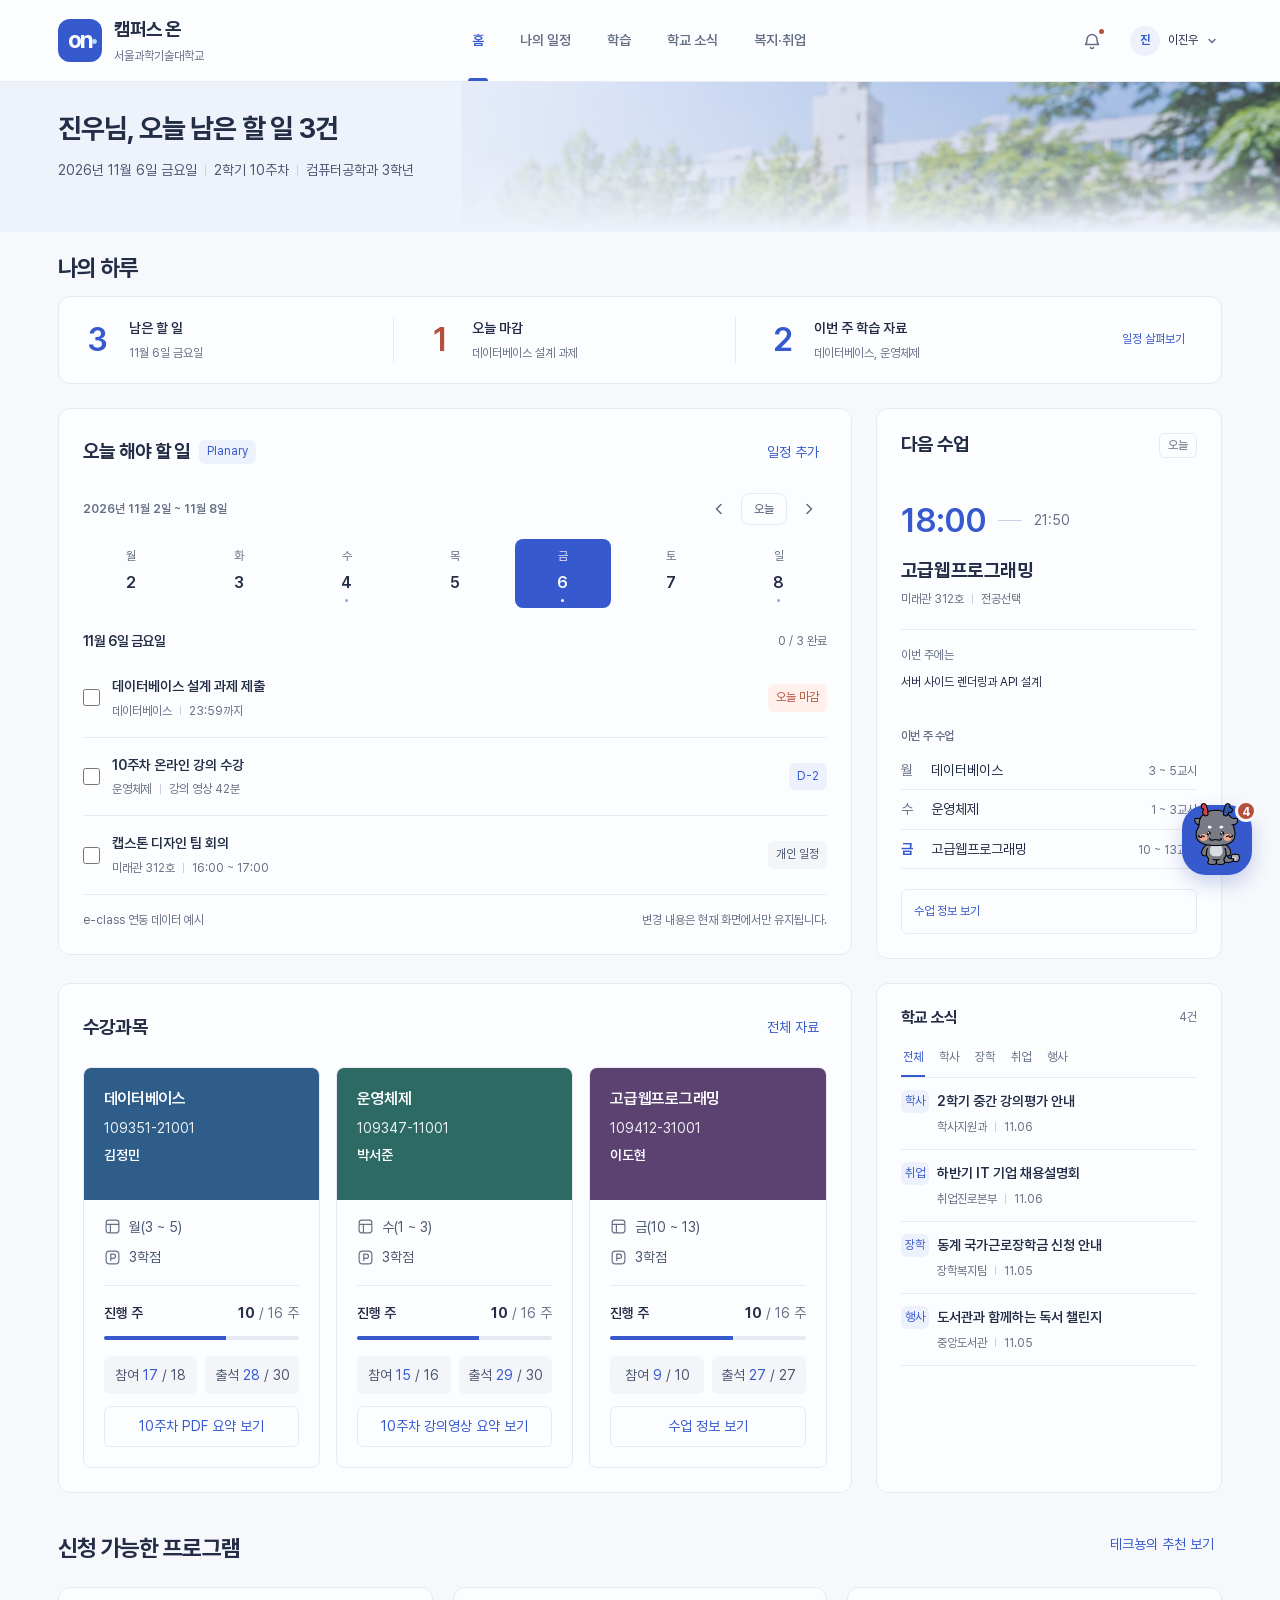
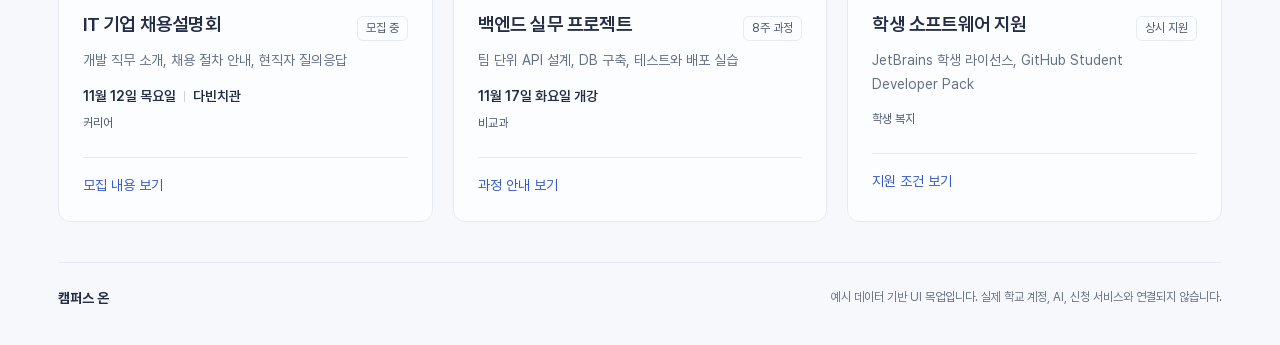
==== index.html @ 3e92ffa9 "Snapshot current campus portal mockup" ====
<!doctype html>
<html lang="ko">
<head><meta charset="utf-8"><meta name="viewport" content="width=device-width,initial-scale=1"><meta name="theme-color" content="#f7f8fc"><meta name="description" content="서울과학기술대학교 학생의 오늘 일정, 수강과목, 학교 소식, 신청 가능한 프로그램을 한 화면에 모은 캠퍼스 온 화면 목업입니다."><title>나의 하루 | 캠퍼스 온</title><link rel="stylesheet" href="styles.css"><script src="app.js" defer></script></head>
<body>
<header class="header"><a class="brand" href="#home" aria-label="캠퍼스 온 홈"><span class="brand-symbol">on<span>·</span></span><span>캠퍼스 온<small>서울과학기술대학교</small></span></a><nav aria-label="주 메뉴"><button class="nav-button active" data-view="home" aria-current="page">홈</button><button class="nav-button" data-view="schedule">나의 일정</button><button class="nav-button" data-view="learning">학습</button><button class="nav-button" data-view="notices">학교 소식</button><button class="nav-button" data-view="benefits">복지·취업</button></nav><div class="header-actions"><button class="notification-button icon-button" id="notification-button" aria-label="알림 3개" aria-expanded="false" aria-controls="notifications"><svg viewBox="0 0 20 20" fill="none" stroke="currentColor" stroke-width="1.5" stroke-linecap="round" stroke-linejoin="round" aria-hidden="true"><path d="M5 8.5a5 5 0 0 1 10 0c0 3.5 1.5 5 1.5 5h-13S5 12 5 8.5Z"/><path d="M8.5 16.5a1.6 1.6 0 0 0 3 0"/></svg><i></i></button><button class="profile-button" id="profile-button" aria-expanded="false" aria-controls="profile-menu"><span class="avatar">진</span><span>이진우</span><svg class="caret" viewBox="0 0 12 12" fill="none" stroke="currentColor" stroke-width="1.5" stroke-linecap="round" stroke-linejoin="round" aria-hidden="true"><path d="m3 4.5 3 3 3-3"/></svg></button></div><section class="header-popover" id="notifications" hidden><h2>새로운 알림 3건</h2><p>데이터베이스 설계 과제 오늘 23:59 마감<small class="meta"><span>일정</span><span>오늘</span></small></p><p>운영체제 10주차 강의 요약 등록<small class="meta"><span>학습</span><span>10분 전</span></small></p><p>신청 가능한 프로그램 4건<small class="meta"><span>테크뇽</span><span>오늘</span></small></p></section><section class="header-popover profile-menu" id="profile-menu" hidden><span class="avatar">진</span><h2>이진우</h2><p>서울과학기술대학교<br>컴퓨터공학과 3학년 2학기</p><small>프로필은 화면 확인용 예시입니다.</small></section></header>
<section class="welcome"><div class="welcome-copy"><h1>진우님, 오늘 남은 할 일 <span id="hero-pending">3</span>건</h1><p class="welcome-profile meta"><span>2026년 11월 6일 금요일</span><span>2학기 10주차</span><span>컴퓨터공학과 3학년</span></p></div></section>
<main>
<div class="page-heading"><h2 id="page-title">나의 하루</h2></div>
<div class="dashboard" id="dashboard">
<section class="summary-strip" data-section="home schedule"><div><span class="summary-number" id="pending-count">3</span><div><strong>남은 할 일</strong><small>11월 6일 금요일</small></div></div><div><span class="summary-number coral">1</span><div><strong>오늘 마감</strong><small>데이터베이스 설계 과제</small></div></div><div><span class="summary-number">2</span><div><strong>이번 주 학습 자료</strong><small>데이터베이스, 운영체제</small></div></div><button class="summary-link" data-view="schedule">일정 살펴보기</button></section>
<section class="panel schedule-panel" data-section="home schedule"><div class="panel-heading"><div class="panel-title"><h2>오늘 해야 할 일</h2><span class="planary-label">Planary</span></div><button class="text-button" id="add-task">일정 추가</button></div><div class="week-toolbar"><strong id="week-label">11월 2일 ~ 8일</strong><div><button class="icon-button" id="prev-week" aria-label="이전 주"><svg viewBox="0 0 16 16" fill="none" stroke="currentColor" stroke-width="1.6" stroke-linecap="round" stroke-linejoin="round" aria-hidden="true"><path d="m10 3.5-4.5 4.5 4.5 4.5"/></svg></button><button class="small-button" id="today-button">오늘</button><button class="icon-button" id="next-week" aria-label="다음 주"><svg viewBox="0 0 16 16" fill="none" stroke="currentColor" stroke-width="1.6" stroke-linecap="round" stroke-linejoin="round" aria-hidden="true"><path d="m6 3.5 4.5 4.5L6 12.5"/></svg></button></div></div><div class="week-grid" id="week-grid" aria-label="날짜 선택"></div><div class="task-list-heading"><h3 id="task-date">11월 6일 금요일</h3><span id="task-progress">0 / 3 완료</span></div><div id="task-list" class="task-list"></div><div class="schedule-footer">e-class 연동 데이터 예시<span class="local-note">변경 내용은 현재 화면에서만 유지됩니다.</span></div></section>
<section class="panel next-class-panel" data-section="home schedule"><div class="panel-heading"><h2>다음 수업</h2><span class="subtle-tag">오늘</span></div><div class="next-class-time"><span>18:00</span><span class="time-line"></span><small>21:50</small></div><h3>고급웹프로그래밍</h3><p class="meta"><span>미래관 312호</span><span>전공선택</span></p><div class="next-class-note"><span>이번 주에는</span><strong>서버 사이드 렌더링과 API 설계</strong></div><div class="week-classes"><h3>이번 주 수업</h3><ul><li><span>월</span>데이터베이스<small>3 ~ 5교시</small></li><li><span>수</span>운영체제<small>1 ~ 3교시</small></li><li class="today"><span>금</span>고급웹프로그래밍<small>10 ~ 13교시</small></li></ul></div><button class="wide-button" data-detail="class">수업 정보 보기</button></section>
<section class="panel learning-panel" data-section="home learning"><div class="panel-heading"><div><h2>수강과목</h2></div><button class="text-button" data-view="learning">전체 자료</button></div><div class="learning-grid">
<article class="course-card"><div class="course-cover database"><h3>데이터베이스</h3><p>109351-21001</p><p>김정민</p></div><div class="course-body"><ul class="course-meta"><li><svg viewBox="0 0 20 20" fill="none" stroke="currentColor" stroke-width="1.4" aria-hidden="true"><rect x="2.5" y="2.5" width="15" height="15" rx="3"/><path d="M2.5 7.5h15M7.5 7.5v10"/></svg>월(3 ~ 5)</li><li><svg viewBox="0 0 20 20" fill="none" stroke="currentColor" stroke-width="1.4" aria-hidden="true"><rect x="2.5" y="2.5" width="15" height="15" rx="4"/><path d="M8 14V6h3a2.5 2.5 0 0 1 0 5H8"/></svg>3학점</li></ul><div class="course-week">진행 주<span><b>10</b> / 16 주</span></div><div class="course-progress" role="img" aria-label="16주 중 10주 진행"><i style="width: 62.5%"></i></div><div class="course-stats"><span>참여 <b>17</b> / 18</span><span>출석 <b>28</b> / 30</span></div><button class="course-summary" data-detail="database">10주차 PDF 요약 보기</button></div></article>
<article class="course-card"><div class="course-cover os"><h3>운영체제</h3><p>109347-11001</p><p>박서준</p></div><div class="course-body"><ul class="course-meta"><li><svg viewBox="0 0 20 20" fill="none" stroke="currentColor" stroke-width="1.4" aria-hidden="true"><rect x="2.5" y="2.5" width="15" height="15" rx="3"/><path d="M2.5 7.5h15M7.5 7.5v10"/></svg>수(1 ~ 3)</li><li><svg viewBox="0 0 20 20" fill="none" stroke="currentColor" stroke-width="1.4" aria-hidden="true"><rect x="2.5" y="2.5" width="15" height="15" rx="4"/><path d="M8 14V6h3a2.5 2.5 0 0 1 0 5H8"/></svg>3학점</li></ul><div class="course-week">진행 주<span><b>10</b> / 16 주</span></div><div class="course-progress" role="img" aria-label="16주 중 10주 진행"><i style="width: 62.5%"></i></div><div class="course-stats"><span>참여 <b>15</b> / 16</span><span>출석 <b>29</b> / 30</span></div><button class="course-summary" data-detail="os">10주차 강의영상 요약 보기</button></div></article>
<article class="course-card"><div class="course-cover web"><h3>고급웹프로그래밍</h3><p>109412-31001</p><p>이도현</p></div><div class="course-body"><ul class="course-meta"><li><svg viewBox="0 0 20 20" fill="none" stroke="currentColor" stroke-width="1.4" aria-hidden="true"><rect x="2.5" y="2.5" width="15" height="15" rx="3"/><path d="M2.5 7.5h15M7.5 7.5v10"/></svg>금(10 ~ 13)</li><li><svg viewBox="0 0 20 20" fill="none" stroke="currentColor" stroke-width="1.4" aria-hidden="true"><rect x="2.5" y="2.5" width="15" height="15" rx="4"/><path d="M8 14V6h3a2.5 2.5 0 0 1 0 5H8"/></svg>3학점</li></ul><div class="course-week">진행 주<span><b>10</b> / 16 주</span></div><div class="course-progress" role="img" aria-label="16주 중 10주 진행"><i style="width: 62.5%"></i></div><div class="course-stats"><span>참여 <b>9</b> / 10</span><span>출석 <b>27</b> / 27</span></div><button class="course-summary" data-detail="class">수업 정보 보기</button></div></article>
</div></section>
<section class="panel notices-panel" data-section="home notices"><div class="panel-heading"><h2>학교 소식</h2><span class="count-label">4건</span></div><div class="filter-tabs" role="group" aria-label="공지 분류"><button class="selected" data-filter="all" aria-pressed="true">전체</button><button data-filter="학사" aria-pressed="false">학사</button><button data-filter="장학" aria-pressed="false">장학</button><button data-filter="취업" aria-pressed="false">취업</button><button data-filter="행사" aria-pressed="false">행사</button></div><div id="notice-list" class="notice-list"></div></section>
<section class="benefits-panel" data-section="home benefits"><div class="panel-heading"><div><h2>신청 가능한 프로그램</h2></div><button class="text-button" id="open-recommendations">테크뇽의 추천 보기</button></div><div class="benefit-grid"><article class="benefit-card career"><div class="benefit-card-top"><h3>IT 기업 채용설명회</h3><span>모집 중</span></div><p>개발 직무 소개, 채용 절차 안내, 현직자 질의응답</p><p class="benefit-date meta"><span>11월 12일 목요일</span><span>다빈치관</span></p><p class="benefit-facts">커리어</p><button data-detail="career">모집 내용 보기</button></article><article class="benefit-card project"><div class="benefit-card-top"><h3>백엔드 실무 프로젝트</h3><span>8주 과정</span></div><p>팀 단위 <abbr title="Application Programming Interface">API</abbr> 설계, <abbr title="데이터베이스">DB</abbr> 구축, 테스트와 배포 실습</p><p class="benefit-date">11월 17일 화요일 개강</p><p class="benefit-facts">비교과</p><button data-detail="project">과정 안내 보기</button></article><article class="benefit-card software"><div class="benefit-card-top"><h3>학생 소프트웨어 지원</h3><span>상시 지원</span></div><p>JetBrains 학생 라이선스, GitHub Student Developer Pack</p><p class="benefit-facts">학생 복지</p><button data-detail="software">지원 조건 보기</button></article></div></section>
</div>
<footer><a class="footer-brand" href="#home">캠퍼스 온</a><p>예시 데이터 기반 UI 목업입니다. 실제 학교 계정, AI, 신청 서비스와 연결되지 않습니다.</p></footer>
</main>
<div class="fab-area"><span class="fab-hint" id="fab-hint">기숙사 추가신청 마감 D-4</span><button class="bot-fab" id="bot-fab" aria-label="테크뇽 추천 열기" aria-expanded="false" aria-controls="bot-panel"><img src="assets/technyong-front.webp" alt="" width="45" height="62"><span class="fab-spark">4</span><span class="fab-close" aria-hidden="true">×</span></button></div>
<section class="bot-panel" id="bot-panel" aria-label="테크뇽 프로그램 추천" hidden><div class="bot-header"><div class="bot-avatar"><img src="assets/technyong-front.webp" alt="" width="36" height="36"></div><div><h2>테크뇽</h2><span>학생 프로그램 추천</span></div><button class="icon-button" id="close-bot" aria-label="테크뇽 추천 닫기">×</button></div><div class="bot-content"><div class="bot-greeting"><h3>컴퓨터공학과 3학년<br>신청 가능한 프로그램 4건</h3><img src="assets/technyong-hearts.webp" alt="" width="72" height="72"></div><p class="bot-intro">학과·학년과 신청 기간을 기준으로 골랐어요.</p><div id="bot-recommendations"></div><p class="bot-disclaimer">개인화 추천 화면 예시입니다. 실제 AI 추천이 아닙니다.</p></div><div class="bot-footer"><span>추천 기준</span><strong>학과, 학년, 신청 기간</strong></div></section>
<dialog id="detail-dialog"><div class="dialog-top"><h2 id="detail-title"></h2><button class="icon-button" id="close-detail" aria-label="상세보기 닫기">×</button></div><p id="detail-category" class="dialog-sub"></p><div id="detail-body"></div><div class="dialog-footer"><span>화면 확인용 예시 정보입니다.</span><button class="primary-button" id="confirm-detail">확인</button></div></dialog>
<dialog id="task-dialog"><form id="task-form"><div class="dialog-top"><h2>나의 일정 추가</h2><button class="icon-button" type="button" id="close-task" aria-label="일정 추가 닫기">×</button></div><p class="form-description">현재 화면에서만 유지되는 개인 일정이에요.</p><label>일정 이름<input name="title" required maxlength="80" placeholder="예: 운영체제 과제 제출"></label><div class="form-row"><label>날짜<input type="date" name="date" required></label><label>시간<input type="time" name="time" required value="18:00"></label></div><button class="primary-button" type="submit">일정 추가하기</button></form></dialog>
<div class="toast" id="toast" role="status" aria-live="polite"></div>
</body></html>
---- styles.css ----
/* Hallmark · shape: app screen · genre: modern-minimal (inferred) · theme: brand · redesign: restyle
 * paper: #f7f8fc · accent: #3659ce · display: Pretendard JP · body: Pretendard JP
 * nav: kept (top bar, five destinations) · signature: kept (Planary week strip and today's task list) · states: empty (tasks), done, selected, disabled
 * axes: light/grotesk-sans/cool · posture: restrained, one blue for action and selection, coral for deadlines and unread counts · contrast: pass · v2.0.0 */
/* Hallmark · pre-emit critique: P3 H4 E4 S4 R4 V3 · weakest: V, the layout is kept by request; variety comes from the e-class course cards and the week strip, not from a new composition */
/* Hallmark · waive 39b · button.day-button tiles stand 69px, holding weekday, date and the task mark · the Planary week strip is the date picker of this schedule screen, sized as tiles, not as toolbar controls */
/* Hallmark · dismissed F4 · the fills it counts are the nav underline, the unread mark, the selected day, the progress bar and the FAB; the one filled button recipe is .primary-button inside the dialogs */
/* Hallmark · reworded "새로운 알림 3" to "새로운 알림 3건" · 38iii names the accented count */
/* Hallmark · reworded "오늘 해야 할 일 Planary" to "오늘 해야 할 일" with the Planary tag beside the heading · 38iii names the accented tag */
/* Hallmark · reworded "컴퓨터공학과 3학년대상 프로그램" to "컴퓨터공학과 3학년 신청 가능한 프로그램 4건" · 54 names the eyebrow above it */
/* Hallmark · reworded "[취업] IT 기업 채용설명회" to "IT 기업 채용설명회" · 54 names the bracketed category tag */
/* Hallmark · reworded "[비교과] 백엔드 실무 프로젝트 과정" to "백엔드 실무 프로젝트 과정" · 54 names the bracketed category, now in the meta row */
/* Hallmark · reworded "[복지] 학생 소프트웨어 지원" to "학생 소프트웨어 지원" · 54 names the bracketed welfare tag, now in the meta row */
/* Hallmark · reworded "[복지] 2학기 기숙사 추가신청" to "2학기 기숙사 추가신청" · 54 names the bracketed dorm tag, now in the meta row */
/* Hallmark · reworded "11.12" to "11월 12일 목요일" · 63 names the dotted button label that carried it */
/* Hallmark · reworded "11.17" to "11월 17일 화요일 개강" · 63 names the dated button label, now a card fact */
/* Hallmark · finish-review: subagent · fix · 5 findings · 4 resolved (FAB hint hidden under 1600px, header and band aligned to main, program date on its own line, course covers on three hues) · 1 unresolved (notices panel stretches to the courses row; kept layout) */
/* Hallmark · dropped technyong.webp · the user supplied the school's official Technyong sheet and emotes; technyong-front.webp, technyong-hearts.webp and technyong-cheer.webp replace the cut from the BOT capture */
@import url("./tokens.css");
@import url("./base.css");
@font-face {
  font-family: "Pretendard JP";
  font-style: normal;
  font-weight: 400;
  font-display: swap;
  src: url("assets/fonts/PretendardJP-Regular.woff2") format("woff2");
}
@font-face {
  font-family: "Pretendard JP";
  font-style: normal;
  font-weight: 600;
  font-display: swap;
  src: url("assets/fonts/PretendardJP-SemiBold.woff2") format("woff2");
}
@font-face {
  font-family: "Pretendard JP";
  font-style: normal;
  font-weight: 700;
  font-display: swap;
  src: url("assets/fonts/PretendardJP-Bold.woff2") format("woff2");
}
body {
  background: var(--color-paper);
  color: var(--color-ink);
  font-size: var(--text-sm);
  line-height: 1.6;
}
button,
a,
input {
  -webkit-tap-highlight-color: transparent;
}
button {
  cursor: pointer;
  color: inherit;
  background: none;
  border: 0;
}
button {
  transition:
    background var(--dur-short),
    color var(--dur-short),
    transform var(--dur-short);
}
button:hover {
  background: var(--color-accent-wash);
}
button:active {
  transform: translateY(1px);
}
button:disabled {
  color: var(--color-muted);
  background: none;
  cursor: not-allowed;
  transform: none;
}
button:focus-visible,
a:focus-visible,
input:focus-visible {
  outline: 3px solid var(--color-focus);
  outline-offset: 3px;
}
a {
  color: inherit;
  text-decoration: none;
}
h1,
h2,
h3,
p {
  margin: 0;
}
h2 {
  font-size: var(--text-lg);
  letter-spacing: -0.65px;
}
h3 {
  font-size: var(--text-sm);
  letter-spacing: -0.4px;
}
small {
  font-size: var(--text-xs);
}
i {
  font-style: normal;
}
abbr[title] {
  text-decoration: none;
}
.header {
  height: 82px;
  display: flex;
  align-items: center;
  gap: 52px;
  padding: 0 max(4.5%, calc((100% - 1448px) / 2 + 4.5%));
  background: var(--color-surface);
  border-bottom: 1px solid var(--color-rule);
  position: relative;
  z-index: 20;
}
.brand {
  display: flex;
  align-items: center;
  gap: var(--space-sm);
  font-size: var(--text-lg);
  font-weight: 700;
  letter-spacing: -1px;
  flex-shrink: 0;
}
.brand-symbol {
  width: 44px;
  height: 43px;
  display: grid;
  place-content: center;
  background: var(--color-accent);
  border-radius: var(--radius-card);
  color: var(--color-accent-ink);
  font-size: var(--text-xl);
  letter-spacing: -2px;
  position: relative;
}
.brand-symbol > span {
  position: absolute;
  right: 5px;
  top: -5px;
  color: var(--color-brand-tint);
  font-size: var(--text-3xl);
}
.brand small {
  display: block;
  font-size: var(--text-xs);
  letter-spacing: 0;
  color: var(--color-muted);
  font-weight: 400;
  margin-top: 1px;
}
.header nav {
  display: flex;
  height: 100%;
  gap: 28px;
  align-items: stretch;
  margin: auto;
}
.nav-button {
  position: relative;
  white-space: nowrap;
  padding: 0 var(--space-2xs);
  font-size: var(--text-sm);
  font-weight: 600;
  color: var(--color-muted);
}
.nav-button.active {
  color: var(--color-accent);
}
.nav-button.active:after {
  content: "";
  position: absolute;
  bottom: 0;
  left: 0;
  right: 0;
  height: 3px;
  background: var(--color-accent);
  border-radius: 3px 3px 0 0;
}
.nav-button:hover {
  background: transparent;
  color: var(--color-accent);
}
.header-actions {
  display: flex;
  align-items: center;
  gap: var(--space-md);
}
.icon-button {
  position: relative;
  display: inline-grid;
  place-items: center;
  width: 36px;
  height: 36px;
  border-radius: var(--radius-control);
  font-size: var(--text-xl);
  line-height: 1;
  color: var(--color-muted);
  flex-shrink: 0;
}
.icon-button::after {
  content: "";
  position: absolute;
  inset: -4px;
}
.icon-button svg {
  width: 20px;
  height: 20px;
}
.week-toolbar .icon-button svg {
  width: 16px;
  height: 16px;
}
.notification-button {
  position: relative;
}
.notification-button i {
  width: 5px;
  height: 5px;
  background: var(--color-alert);
  border-radius: 50%;
  position: absolute;
  top: 6px;
  right: 6px;
}
.profile-button {
  display: flex;
  align-items: center;
  gap: var(--space-xs);
  font-size: var(--text-xs);
  white-space: nowrap;
  padding: var(--space-2xs);
  border-radius: var(--radius-control);
}
.avatar {
  display: grid;
  place-items: center;
  width: 30px;
  height: 30px;
  border-radius: 50%;
  background: var(--color-accent-wash);
  color: var(--color-accent);
  font-size: var(--text-xs);
  font-weight: 700;
}
.caret {
  width: 12px;
  height: 12px;
  color: var(--color-muted);
}
.header-popover {
  position: absolute;
  right: 4%;
  top: 72px;
  width: 320px;
  background: var(--color-surface);
  border: 0;
  border-radius: var(--radius-card);
  padding: var(--space-lg);
  box-shadow: var(--shadow-pop);
  z-index: 25;
}
.header-popover h2 {
  font-size: var(--text-md);
}
.header-popover p {
  font-size: var(--text-xs);
  padding: var(--space-md) 0;
  border-bottom: 1px solid var(--color-rule);
}
.header-popover p small {
  display: flex;
  font-size: var(--text-xs);
  color: var(--color-muted);
  margin-top: var(--space-2xs);
}
.profile-menu > small {
  font-size: var(--text-xs);
  color: var(--color-muted);
  display: block;
  margin-top: var(--space-md);
}
.profile-menu > .avatar {
  margin-bottom: var(--space-sm);
}
.welcome {
  position: relative;
  overflow: hidden;
  padding: 28px max(4.5%, calc((100% - 1448px) / 2 + 4.5%)) var(--space-lg);
  min-height: 150px;
  background: var(--color-paper-3);
  isolation: isolate;
}
.welcome:before {
  content: "";
  position: absolute;
  inset: 0 0 0 36%;
  z-index: -2;
  background: url("assets/campus.webp") center 48% / cover no-repeat;
  opacity: 0.83;
}
.welcome:after {
  content: "";
  position: absolute;
  inset: 0;
  z-index: -1;
  background:
    linear-gradient(90deg, var(--color-paper-3) 27%, transparent 100%),
    linear-gradient(0deg, var(--color-paper-3) 0%, transparent 48%);
}
.welcome-copy {
  position: relative;
  z-index: 1;
}
h1 {
  font-size: var(--text-2xl);
  line-height: 1.35;
  letter-spacing: -0.8px;
  font-weight: 700;
  max-width: none;
}
.welcome-profile {
  margin-top: var(--space-sm);
  font-size: var(--text-sm);
  color: var(--color-ink-2);
}
.meta {
  display: flex;
  flex-wrap: wrap;
  align-items: center;
  column-gap: var(--space-xs);
}
.meta > span + span::before {
  content: "";
  display: inline-block;
  width: 1px;
  height: 0.8em;
  margin-right: var(--space-xs);
  vertical-align: -0.08em;
  background: var(--color-rule-strong);
}
main {
  max-width: 1448px;
  padding: 0 4.5%;
  margin: auto;
}
.page-heading {
  display: flex;
  justify-content: space-between;
  align-items: center;
  margin: var(--space-lg) 0 var(--space-md);
}
.dialog-sub {
  font-size: var(--text-sm);
  color: var(--color-muted);
  margin-top: var(--space-2xs);
}
.page-heading h2 {
  font-size: var(--text-xl);
  letter-spacing: -0.8px;
}
.dashboard {
  display: grid;
  grid-template-columns: minmax(0, 1fr) minmax(0, 1fr) minmax(260px, 0.9fr);
  gap: var(--space-lg);
  align-items: start;
}
.summary-strip {
  grid-column: 1/-1;
  background: var(--color-surface);
  border: 1px solid var(--color-rule);
  border-radius: var(--radius-card);
  display: flex;
  align-items: center;
  padding: 20px 28px;
  gap: 36px;
}
.summary-strip > div {
  display: flex;
  align-items: center;
  gap: var(--space-md);
  flex: 1;
  border-right: 1px solid var(--color-rule);
}
.summary-strip > div:nth-child(3) {
  border: 0;
}
.summary-number {
  font-size: var(--text-3xl);
  font-weight: 600;
  color: var(--color-accent);
  line-height: 1.3;
  min-width: 26px;
  font-variant-numeric: tabular-nums;
}
.summary-number.coral {
  color: var(--color-alert);
}
.summary-strip strong {
  font-size: var(--text-sm);
  font-weight: 600;
  display: block;
}
.summary-strip small {
  font-size: var(--text-xs);
  color: var(--color-muted);
  display: block;
  margin-top: var(--space-2xs);
}
.summary-link {
  font-size: var(--text-xs);
  color: var(--color-accent);
  white-space: nowrap;
  padding: var(--space-xs);
  border-radius: var(--radius-tag);
}
.panel {
  background: var(--color-surface);
  border: 1px solid var(--color-rule);
  border-radius: var(--radius-card);
  padding: var(--space-lg);
  min-width: 0;
}
.panel-heading {
  display: flex;
  justify-content: space-between;
  align-items: center;
  gap: var(--space-sm);
}
.panel-title {
  display: flex;
  align-items: center;
  gap: var(--space-xs);
}
.planary-label {
  font-size: var(--text-xs);
  color: var(--color-accent);
  background: var(--color-accent-wash);
  border-radius: var(--radius-tag);
  padding: var(--space-3xs) var(--space-xs);
  font-weight: 400;
}
.text-button {
  font-size: var(--text-sm);
  color: var(--color-accent);
  white-space: nowrap;
  padding: var(--space-xs) var(--space-xs);
  border-radius: var(--radius-tag);
}
.schedule-panel {
  grid-column: span 2;
}
.week-toolbar {
  display: flex;
  justify-content: space-between;
  align-items: center;
  margin-top: 20px;
}
.week-toolbar > strong {
  font-size: var(--text-xs);
  font-weight: 600;
  color: var(--color-muted);
}
.week-toolbar > div {
  display: flex;
  align-items: center;
  gap: var(--space-2xs);
}
.small-button {
  display: inline-flex;
  align-items: center;
  min-height: 32px;
  white-space: nowrap;
  font-size: var(--text-xs);
  padding: 0 var(--space-sm);
  border: 1px solid var(--color-rule);
  border-radius: var(--radius-control);
  color: var(--color-ink-2);
}
.week-grid {
  display: grid;
  grid-template-columns: repeat(7, minmax(0, 1fr));
  gap: var(--space-sm);
  margin: var(--space-sm) 0 var(--space-lg);
}
.day-button {
  position: relative;
  padding: var(--space-xs) 0 var(--space-sm);
  border-radius: var(--radius-control);
}
.day-button > span {
  display: block;
  font-size: var(--text-xs);
  color: var(--color-muted);
  margin-bottom: var(--space-2xs);
}
.day-button > strong {
  font-size: var(--text-md);
  font-weight: 600;
}
.day-button.selected {
  background: var(--color-accent);
  color: var(--color-accent-ink);
}
.day-button.selected > span {
  color: color-mix(in srgb, var(--color-accent-ink) 85%, var(--color-accent));
}
.day-button.has-tasks:after {
  content: "";
  width: 3px;
  height: 3px;
  position: absolute;
  bottom: 6px;
  left: calc(50% - 1.5px);
  border-radius: 50%;
  background: var(--color-accent-soft);
}
.day-button.selected:after {
  background: var(--color-accent-ink);
}
.task-list-heading {
  display: flex;
  justify-content: space-between;
  align-items: center;
  padding-bottom: var(--space-xs);
}
.task-list-heading h3 {
  font-size: var(--text-sm);
  font-weight: 600;
}
.task-list-heading > span {
  font-size: var(--text-xs);
  color: var(--color-muted);
}
.task-row {
  display: flex;
  align-items: center;
  gap: var(--space-sm);
  padding: var(--space-md) 0;
  border-bottom: 1px solid var(--color-rule);
}
.task-row input {
  accent-color: var(--color-accent);
  width: 17px;
  height: 17px;
  cursor: pointer;
  flex-shrink: 0;
  margin: 0;
}
.task-row label {
  cursor: pointer;
  flex: 1;
  min-width: 0;
  font-size: var(--text-sm);
  font-weight: 600;
  overflow-wrap: anywhere;
}
.task-row small {
  display: flex;
  font-size: var(--text-xs);
  color: var(--color-muted);
  font-weight: 400;
  margin-top: var(--space-2xs);
}
.task-row.done label {
  text-decoration: line-through;
  color: var(--color-muted);
}
.task-row.done small {
  text-decoration: none;
}
.task-badge {
  font-size: var(--text-xs);
  border-radius: var(--radius-tag);
  padding: var(--space-2xs) var(--space-xs);
  white-space: nowrap;
  background: var(--color-accent-wash);
  color: var(--color-accent);
}
.task-badge.urgent {
  background: var(--color-alert-wash);
  color: var(--color-alert);
}
.task-badge.personal {
  background: var(--color-paper-2);
  color: var(--color-ink-2);
}
.schedule-footer {
  display: flex;
  align-items: center;
  gap: var(--space-2xs);
  font-size: var(--text-xs);
  color: var(--color-muted);
  margin-top: var(--space-md);
}
.local-note {
  margin-left: auto;
  font-size: var(--text-xs);
}
.next-class-panel {
  height: 100%;
  display: flex;
  flex-direction: column;
}
.subtle-tag {
  font-size: var(--text-xs);
  color: var(--color-muted);
  border: 1px solid var(--color-rule);
  border-radius: var(--radius-tag);
  padding: var(--space-3xs) var(--space-xs);
}
.next-class-time {
  display: flex;
  align-items: center;
  gap: var(--space-sm);
  margin-top: 36px;
}
.next-class-time > span:first-child {
  font-size: var(--text-3xl);
  letter-spacing: -1px;
  color: var(--color-accent);
  font-weight: 600;
}
.time-line {
  width: 24px;
  height: 1px;
  background: var(--color-rule-strong);
}
.next-class-time small {
  font-size: var(--text-sm);
  color: var(--color-muted);
}
.next-class-panel > h3 {
  font-size: var(--text-lg);
  margin-top: var(--space-sm);
}
.next-class-panel > p {
  font-size: var(--text-xs);
  color: var(--color-muted);
  margin-top: var(--space-xs);
}
.next-class-note {
  padding: var(--space-md) 0;
  margin: 20px 0;
  border-top: 1px solid var(--color-rule);
}
.next-class-note > span {
  display: block;
  font-size: var(--text-xs);
  color: var(--color-muted);
}
.next-class-note > strong {
  font-size: var(--text-xs);
  font-weight: 400;
  display: block;
  margin-top: var(--space-xs);
}
.wide-button {
  background: var(--color-surface);
  border: 1px solid var(--color-rule);
  border-radius: var(--radius-tag);
  padding: var(--space-sm) var(--space-sm);
  text-align: left;
  font-size: var(--text-xs);
  color: var(--color-accent);
  margin-top: auto;
}
.week-classes {
  padding-bottom: 20px;
}
.week-classes h3 {
  font-size: var(--text-xs);
  font-weight: 600;
  color: var(--color-muted);
}
.week-classes ul {
  margin: var(--space-xs) 0 0;
  padding: 0;
  list-style: none;
}
.week-classes li {
  display: flex;
  align-items: baseline;
  gap: var(--space-sm);
  padding: var(--space-xs) 0;
  border-bottom: 1px solid var(--color-rule);
  font-size: var(--text-sm);
}
.week-classes li > span {
  width: 18px;
  flex-shrink: 0;
  color: var(--color-muted);
}
.week-classes li > small {
  margin-left: auto;
  font-size: var(--text-xs);
  color: var(--color-muted);
}
.week-classes li.today > span {
  color: var(--color-accent);
  font-weight: 700;
}
.learning-panel {
  grid-column: span 2;
}
.learning-grid {
  display: grid;
  grid-template-columns: repeat(auto-fit, minmax(min(168px, 100%), 1fr));
  gap: var(--space-md);
  margin-top: 20px;
}
.course-card {
  display: flex;
  flex-direction: column;
  border: 1px solid var(--color-rule);
  border-radius: var(--radius-control);
  overflow: hidden;
  background: var(--color-surface);
}
.course-cover {
  min-height: 132px;
  padding: 20px;
  color: var(--color-accent-ink);
  background-color: var(--color-ink-2);
}
.course-cover h3 {
  font-size: var(--text-md);
  font-weight: 600;
  line-height: 1.35;
  letter-spacing: -0.3px;
}
.course-cover p {
  font-size: var(--text-sm);
  margin-top: var(--space-xs);
  opacity: 0.92;
}
.course-cover p + p {
  margin-top: var(--space-2xs);
  font-weight: 600;
  opacity: 1;
}
.course-cover.database {
  background-color: var(--color-cover-database);
}
.course-cover.os {
  background-color: var(--color-cover-os);
}
.course-cover.web {
  background-color: var(--color-cover-web);
}
.course-body {
  display: flex;
  flex-direction: column;
  flex: 1;
  padding: var(--space-md) 20px 20px;
}
.course-meta {
  display: grid;
  gap: var(--space-xs);
  margin: 0;
  padding: 0 0 var(--space-md);
  list-style: none;
  border-bottom: 1px solid var(--color-rule);
  font-size: var(--text-sm);
  color: var(--color-ink-2);
}
.course-meta li {
  display: flex;
  align-items: center;
  gap: var(--space-xs);
}
.course-meta svg {
  width: 17px;
  height: 17px;
  flex-shrink: 0;
  color: var(--color-muted);
}
.course-week {
  display: flex;
  justify-content: space-between;
  align-items: baseline;
  margin-top: var(--space-md);
  font-size: var(--text-sm);
  font-weight: 600;
}
.course-week span {
  font-weight: 400;
  color: var(--color-muted);
}
.course-week b {
  font-weight: 700;
  color: var(--color-ink);
}
.course-progress {
  height: 4px;
  margin-top: var(--space-sm);
  border-radius: 2px;
  background: var(--color-rule);
  overflow: hidden;
}
.course-progress i {
  display: block;
  height: 100%;
  background: var(--color-accent);
}
.course-stats {
  display: grid;
  grid-template-columns: repeat(2, minmax(0, 1fr));
  gap: var(--space-xs);
  margin-top: var(--space-md);
}
.course-stats span {
  padding: var(--space-xs) 0;
  border-radius: var(--radius-tag);
  background: var(--color-paper-2);
  text-align: center;
  font-size: var(--text-sm);
  color: var(--color-ink-2);
}
.course-stats b {
  font-weight: 400;
  color: var(--color-accent);
}
.course-summary {
  margin-top: var(--space-sm);
  padding: var(--space-xs) 0;
  border: 1px solid var(--color-rule);
  border-radius: var(--radius-tag);
  font-size: var(--text-sm);
  color: var(--color-accent);
}
.count-label {
  font-size: var(--text-xs);
  color: var(--color-muted);
}
.notices-panel {
  height: 100%;
  padding: var(--space-lg) var(--space-lg);
}
.notices-panel h2 {
  font-size: var(--text-md);
}
.filter-tabs {
  display: flex;
  gap: var(--space-sm);
  border-bottom: 1px solid var(--color-rule);
  margin-top: var(--space-sm);
}
.filter-tabs button {
  font-size: var(--text-xs);
  color: var(--color-muted);
  padding: var(--space-xs) var(--space-3xs);
  border-bottom: 2px solid transparent;
}
.filter-tabs button.selected {
  color: var(--color-accent);
  border-color: var(--color-accent);
}
.notice-item {
  display: flex;
  width: 100%;
  text-align: left;
  align-items: flex-start;
  gap: var(--space-xs);
  padding: var(--space-sm) 0;
  border-bottom: 1px solid var(--color-rule);
}
.notice-category {
  padding: var(--space-3xs) var(--space-2xs);
  background: var(--color-accent-wash);
  color: var(--color-accent);
  font-size: var(--text-xs);
  border-radius: var(--radius-tag);
  flex-shrink: 0;
}
.notice-text {
  min-width: 0;
}
.notice-text strong {
  display: block;
  font-size: var(--text-sm);
  font-weight: 600;
  line-height: 1.7;
}
.notice-text small {
  display: flex;
  font-size: var(--text-xs);
  color: var(--color-muted);
  margin-top: var(--space-2xs);
}
.benefits-panel {
  grid-column: 1/-1;
  padding: var(--space-xs) 0 0;
}
.benefits-panel .panel-heading h2 {
  font-size: var(--text-xl);
  margin-top: var(--space-xs);
}
.benefit-grid {
  display: grid;
  grid-template-columns: repeat(3, minmax(0, 1fr));
  gap: 20px;
  margin-top: var(--space-lg);
}
.benefit-card {
  border: 1px solid var(--color-rule);
  border-radius: var(--radius-card);
  padding: var(--space-lg);
  background: var(--color-surface);
}
.benefit-card-top {
  display: flex;
  align-items: flex-start;
  justify-content: space-between;
  gap: var(--space-sm);
}
.benefit-card-top > span {
  flex-shrink: 0;
  margin-top: var(--space-2xs);
  font-size: var(--text-xs);
  color: var(--color-ink-2);
  border: 1px solid var(--color-rule);
  border-radius: var(--radius-tag);
  padding: var(--space-3xs) var(--space-xs);
}
.benefit-card h3 {
  font-size: var(--text-lg);
  line-height: 1.4;
  letter-spacing: -0.8px;
  font-weight: 600;
}
.benefit-card p {
  font-size: var(--text-sm);
  line-height: 1.7;
  color: var(--color-muted);
  margin-top: var(--space-xs);
}
.benefit-card .benefit-date {
  margin-top: var(--space-sm);
  font-size: var(--text-sm);
  font-weight: 600;
  color: var(--color-ink);
}
.benefit-card .benefit-facts {
  margin-top: var(--space-2xs);
  font-size: var(--text-xs);
  color: var(--color-ink-2);
}
.benefit-card p:not(.benefit-date) + .benefit-facts {
  margin-top: var(--space-sm);
}
.benefit-card > button {
  display: flex;
  align-items: center;
  justify-content: space-between;
  font-size: var(--text-sm);
  border-top: 1px solid var(--color-rule);
  width: 100%;
  padding: var(--space-md) 0 0;
  margin-top: var(--space-lg);
  color: var(--color-accent);
  text-align: left;
}
footer {
  margin: var(--space-xl) 0 0;
  padding: var(--space-lg) 0 36px;
  border-top: 1px solid var(--color-rule);
  display: flex;
  align-items: center;
  flex-wrap: wrap;
  gap: var(--space-md);
}
.footer-brand {
  font-size: var(--text-sm);
  font-weight: 700;
  white-space: nowrap;
}
footer p {
  font-size: var(--text-xs);
  color: var(--color-muted);
  margin-left: auto;
}
.dashboard.focused {
  grid-template-columns: 1fr;
}
.dashboard.focused > section {
  grid-column: 1/-1;
}
.dashboard.focused .next-class-panel {
  display: none;
}
.dashboard.focused .notice-item {
  padding: 20px 0;
}
.dashboard.focused .learning-grid {
  grid-template-columns: repeat(auto-fit, minmax(240px, 1fr));
}
.empty-state {
  padding: 28px var(--space-sm);
  text-align: center;
  background: var(--color-paper-2);
  border-radius: var(--radius-control);
  margin: var(--space-sm) 0;
  color: var(--color-muted);
  font-size: var(--text-xs);
}
.empty-state img {
  display: block;
  width: 56px;
  height: auto;
  margin: 0 auto var(--space-sm);
}
.empty-state p {
  max-width: none;
  font-size: var(--text-xs);
  color: var(--color-muted);
  margin-top: var(--space-2xs);
}
.done-state {
  display: flex;
  align-items: center;
  gap: var(--space-sm);
  padding: var(--space-sm) 0;
  border-bottom: 1px solid var(--color-rule);
  font-size: var(--text-sm);
  font-weight: 600;
  color: var(--color-ink);
}
.done-state img {
  width: 64px;
  height: 64px;
  flex-shrink: 0;
}
.fab-area {
  position: fixed;
  right: 28px;
  bottom: 25px;
  z-index: 40;
  display: flex;
  align-items: center;
  gap: var(--space-md);
}
.bot-fab {
  position: relative;
  width: 70px;
  height: 70px;
  border-radius: 24px;
  background: var(--color-accent);
  box-shadow: var(--shadow-fab);
  display: grid;
  place-items: center;
  animation: fab-arrive var(--dur-long) var(--ease-out) var(--dur-short) both;
}
.bot-fab:hover {
  background: var(--color-accent-strong);
  transform: translateY(-4px);
  box-shadow: var(--shadow-fab-hover);
}
.bot-fab > img {
  width: 53px;
  height: 62px;
  object-fit: contain;
  transform: translateY(-6px);
  transition: opacity var(--dur-short);
}
.fab-spark {
  position: absolute;
  top: -5px;
  right: -5px;
  display: grid;
  place-items: center;
  width: 22px;
  height: 22px;
  border: 3px solid var(--color-paper);
  border-radius: 50%;
  background: var(--color-alert);
  color: var(--color-accent-ink);
  font-size: var(--text-xs);
  font-weight: 700;
}
.fab-hint {
  background: var(--color-surface);
  border: 1px solid var(--color-rule);
  border-radius: var(--radius-card);
  padding: var(--space-sm) var(--space-md);
  box-shadow: var(--shadow-hint);
  font-size: var(--text-xs);
  color: var(--color-ink-2);
  animation: hint-arrive var(--dur-long) 0.8s both;
  transition:
    opacity var(--dur-short),
    transform var(--dur-short);
  pointer-events: none;
}
.fab-close {
  position: absolute;
  font-size: var(--text-3xl);
  font-weight: 400;
  color: var(--color-accent-ink);
  opacity: 0;
  transform: rotate(-90deg);
  transition:
    opacity var(--dur-short),
    transform var(--dur-short);
}
.bot-fab[aria-expanded="true"] .fab-close {
  opacity: 1;
  transform: rotate(0);
}
.bot-fab[aria-expanded="true"] > img,
.bot-fab[aria-expanded="true"] .fab-spark {
  opacity: 0;
}
@media (max-width: 1599px) {
  .fab-hint {
    display: none;
  }
}
.fab-area:has(.bot-fab[aria-expanded="true"]) .fab-hint {
  opacity: 0;
  transform: translateX(10px);
  visibility: hidden;
}
.bot-panel {
  position: fixed;
  right: 28px;
  bottom: 110px;
  width: 405px;
  max-height: calc(100dvh - 135px);
  background: var(--color-surface);
  border-radius: var(--radius-card);
  box-shadow: var(--shadow-panel);
  z-index: 39;
  overflow: auto;
  overscroll-behavior: contain;
  transform-origin: bottom right;
}
.bot-panel.opening {
  animation: bot-open var(--dur-long) var(--ease-out) both;
}
.bot-panel.closing {
  animation: bot-close var(--dur-short) ease-in both;
  pointer-events: none;
}
.bot-header {
  display: flex;
  align-items: center;
  gap: var(--space-sm);
  padding: var(--space-md) 20px;
  border-bottom: 1px solid var(--color-rule);
  background: var(--color-surface);
  position: sticky;
  top: 0;
  z-index: 1;
}
.bot-avatar {
  width: 36px;
  height: 36px;
  flex-shrink: 0;
}
.bot-avatar img {
  width: 100%;
  height: 100%;
  object-fit: contain;
}
.bot-header h2 {
  font-size: var(--text-sm);
}
.bot-header > div > span {
  display: block;
  font-size: var(--text-xs);
  color: var(--color-muted);
  margin-top: 1px;
}
.bot-header > button {
  margin-left: auto;
}
.bot-content {
  padding: var(--space-lg);
}
.bot-greeting {
  display: flex;
  align-items: center;
  justify-content: space-between;
  gap: var(--space-sm);
}
.bot-greeting h3 {
  font-size: var(--text-lg);
  letter-spacing: -0.8px;
  line-height: 1.45;
}
.bot-greeting img {
  width: 72px;
  height: 72px;
  flex-shrink: 0;
}
.bot-intro {
  font-size: var(--text-sm);
  color: var(--color-muted);
  line-height: 1.8;
  margin-top: var(--space-sm);
}
.bot-rec {
  padding: var(--space-md) 0;
  border-bottom: 1px solid var(--color-rule);
}
.bot-rec h4 {
  font-size: var(--text-sm);
  margin: 0;
  font-weight: 600;
  letter-spacing: -0.3px;
}
.bot-rec p {
  font-size: var(--text-xs);
  color: var(--color-muted);
  margin-top: var(--space-2xs);
}
.bot-rec button {
  font-size: var(--text-xs);
  background: var(--color-accent-wash);
  color: var(--color-accent);
  border-radius: var(--radius-tag);
  padding: var(--space-xs) var(--space-sm);
  margin-top: var(--space-xs);
}
.bot-disclaimer {
  font-size: var(--text-xs);
  color: var(--color-muted);
  margin-top: var(--space-md);
}
.bot-footer {
  display: flex;
  flex-direction: column;
  background: var(--color-surface);
  border-top: 1px solid var(--color-rule);
  padding: var(--space-sm) var(--space-lg);
  font-size: var(--text-xs);
  color: var(--color-muted);
}
.bot-footer strong {
  font-weight: 400;
  color: var(--color-ink-2);
  margin-top: var(--space-3xs);
}
dialog {
  border: 0;
  border-radius: var(--radius-card);
  width: min(510px, calc(100% - 32px));
  max-height: 85dvh;
  padding: 28px;
  color: var(--color-ink);
  box-shadow: var(--shadow-dialog);
}
dialog::backdrop {
  background: var(--color-scrim);
  backdrop-filter: blur(3px);
}
dialog[open] {
  animation: dialog-in var(--dur-short) ease-out;
}
.dialog-top {
  display: flex;
  justify-content: space-between;
  align-items: flex-start;
  gap: var(--space-sm);
}
dialog h2 {
  font-size: var(--text-xl);
  line-height: 1.35;
}
#detail-body {
  font-size: var(--text-sm);
  color: var(--color-muted);
  line-height: 1.9;
  margin: var(--space-md) 0;
}
#detail-body p {
  margin: var(--space-sm) 0;
}
#detail-body ul {
  padding-left: 20px;
}
.detail-note {
  background: var(--color-accent-wash);
  border-radius: var(--radius-control);
  padding: var(--space-sm) var(--space-md);
  color: var(--color-accent);
  font-size: var(--text-xs);
}
.dialog-footer {
  display: flex;
  align-items: center;
  justify-content: space-between;
  gap: var(--space-sm);
  border-top: 1px solid var(--color-rule);
  padding-top: 20px;
  margin-top: var(--space-lg);
}
.dialog-footer > span {
  font-size: var(--text-xs);
  color: var(--color-muted);
}
.primary-button {
  background: var(--color-accent);
  color: var(--color-accent-ink);
  border-radius: var(--radius-control);
  padding: var(--space-sm) var(--space-lg);
  font-size: var(--text-sm);
}
.primary-button:hover {
  background: var(--color-accent-strong);
}
.form-description {
  font-size: var(--text-xs);
  color: var(--color-muted);
  margin: var(--space-xs) 0 20px;
}
form label {
  display: block;
  font-size: var(--text-xs);
  color: var(--color-muted);
}
form input {
  display: block;
  width: 100%;
  min-width: 0;
  padding: var(--space-sm);
  border: 1px solid var(--color-muted);
  border-radius: var(--radius-control);
  background: var(--color-surface);
  color: var(--color-ink);
  margin: var(--space-xs) 0 20px;
  font-size: var(--text-sm);
}
.form-row {
  display: grid;
  grid-template-columns: 1fr 1fr;
  gap: var(--space-md);
}
form > .primary-button {
  width: 100%;
  margin-top: var(--space-xs);
}
.toast {
  position: fixed;
  bottom: 30px;
  left: 50%;
  transform: translate(-50%, 10px);
  opacity: 0;
  background: var(--color-ink);
  color: var(--color-accent-ink);
  border-radius: var(--radius-control);
  box-shadow: var(--shadow-toast);
  padding: var(--space-sm) 20px;
  pointer-events: none;
  transition:
    opacity var(--dur-short),
    transform var(--dur-short);
  z-index: 70;
  font-size: var(--text-xs);
  text-align: center;
  max-width: calc(100% - 40px);
}
.toast.visible {
  opacity: 1;
  transform: translate(-50%, 0);
}
@keyframes fab-arrive {
  from {
    opacity: 0;
    transform: translateY(35px) scale(0.65);
  }
  to {
    opacity: 1;
    transform: translateY(0) scale(1);
  }
}
@keyframes hint-arrive {
  from {
    opacity: 0;
    transform: translateX(12px);
  }
  to {
    opacity: 1;
    transform: translateX(0);
  }
}
@keyframes bot-open {
  from {
    opacity: 0;
    transform: translateY(15px) scale(0.9);
  }
  to {
    opacity: 1;
    transform: translateY(0) scale(1);
  }
}
@keyframes bot-close {
  to {
    opacity: 0;
    transform: translateY(12px) scale(0.95);
  }
}
@keyframes dialog-in {
  from {
    opacity: 0;
    transform: translateY(10px);
  }
  to {
    opacity: 1;
    transform: translateY(0);
  }
}
@media (min-width: 1600px) {
  .welcome {
    min-height: 160px;
    padding-top: 32px;
  }
  .welcome h1 {
    font-size: var(--text-2xl);
  }
}
@media (max-width: 1199px) {
  .header {
    gap: var(--space-lg);
    padding: 0 3%;
  }
  .header nav {
    gap: 20px;
  }
  .brand {
    font-size: var(--text-lg);
    gap: var(--space-xs);
  }
  .brand-symbol {
    width: 37px;
    height: 38px;
  }
  .header-actions {
    gap: var(--space-sm);
  }
  main {
    padding: 0 3%;
  }
  .dashboard {
    gap: 20px;
    grid-template-columns: minmax(0, 1fr) minmax(0, 1fr) minmax(240px, 0.85fr);
  }
  .panel {
    padding: 20px;
  }
  .summary-strip {
    gap: 20px;
    padding: 20px var(--space-lg);
  }
  .summary-strip small {
    font-size: var(--text-xs);
  }
  .summary-link {
    display: none;
  }
  .notices-panel {
    padding: 20px 20px;
  }
  .notices-panel h2 {
    font-size: var(--text-sm);
  }
  .benefit-card {
    padding: 20px;
  }
  .benefit-card h3 {
    font-size: var(--text-lg);
  }
}
@media (max-width: 959px) {
  .header {
    height: 74px;
  }
  .header nav {
    gap: var(--space-sm);
  }
  .nav-button {
    font-size: var(--text-xs);
  }
  .profile-button > span:not(.avatar) {
    display: none;
  }
  .brand small {
    font-size: var(--text-xs);
  }
  .header-actions {
    gap: var(--space-2xs);
  }
  .dashboard {
    grid-template-columns: minmax(0, 1fr) minmax(230px, 0.55fr);
  }
  .schedule-panel {
    grid-column: span 1;
  }
  .learning-panel {
    grid-column: 1/-1;
  }
  .notices-panel {
    grid-column: 1/-1;
  }
  .notice-list {
    display: grid;
    grid-template-columns: 1fr 1fr;
    column-gap: var(--space-lg);
  }
  .week-grid {
    gap: var(--space-2xs);
  }
  .planary-label {
    display: none;
  }
  .panel-heading h2 {
    font-size: var(--text-md);
  }
  .local-note {
    display: none;
  }
  .summary-strip {
    gap: var(--space-md);
  }
  .summary-strip > div {
    gap: var(--space-sm);
  }
  .summary-strip small {
    max-width: 110px;
  }
  .benefit-grid {
    gap: var(--space-sm);
  }
  .benefit-card {
    padding: var(--space-md);
  }
  .benefit-card h3 {
    font-size: var(--text-md);
  }
  .benefit-card > button {
    font-size: var(--text-xs);
  }
  .welcome:before {
    left: 25%;
  }
  .welcome:after {
    background:
      linear-gradient(90deg, var(--color-paper-3) 15%, color-mix(in srgb, var(--color-paper-3) 20%, transparent) 100%),
      linear-gradient(0deg, var(--color-paper-3) 0%, transparent 50%);
  }
  .fab-hint {
    font-size: var(--text-xs);
  }
  .fab-area {
    right: 22px;
    bottom: 22px;
  }
  .bot-panel {
    right: 22px;
    bottom: 106px;
  }
  footer {
    padding-right: 72px;
    padding-bottom: 80px;
  }
  footer p {
    margin-left: 0;
    width: 100%;
  }
}
@media (max-width: 639px) {
  .header {
    height: auto;
    min-height: 104px;
    padding: var(--space-sm) 20px 0;
    flex-wrap: wrap;
    gap: 0;
    justify-content: space-between;
  }
  .brand {
    font-size: var(--text-lg);
  }
  .brand-symbol {
    width: 34px;
    height: 35px;
    font-size: var(--text-lg);
  }
  .brand small {
    font-size: var(--text-xs);
    letter-spacing: 0;
  }
  .header-actions {
    order: 1;
  }
  .header nav {
    order: 2;
    width: 100%;
    height: 43px;
    justify-content: space-between;
    gap: var(--space-xs);
    margin-top: var(--space-xs);
  }
  .nav-button {
    font-size: var(--text-xs);
    padding: 0 var(--space-2xs);
  }
  .header-popover {
    top: 58px;
    right: 14px;
    width: calc(100% - 28px);
    max-width: 330px;
  }
  main {
    padding: 0 20px;
  }
  .welcome {
    margin: 0;
    padding: var(--space-lg) 20px 20px;
    min-height: 140px;
  }
  .welcome:before {
    left: 15%;
    opacity: 0.55;
    background-position: 62% center;
  }
  .welcome:after {
    background:
      linear-gradient(90deg, var(--color-paper-3) 13%, color-mix(in srgb, var(--color-paper-3) 33%, transparent) 100%),
      linear-gradient(0deg, var(--color-paper-3) 0%, transparent 80%);
  }
  h1 {
    font-size: var(--text-xl);
    line-height: 1.4;
    letter-spacing: -0.6px;
  }
  .welcome-profile {
    font-size: var(--text-xs);
    margin-top: var(--space-sm);
  }
  .page-heading {
    margin: var(--space-lg) 0 var(--space-md);
    align-items: flex-end;
  }
  .page-heading h2 {
    font-size: var(--text-lg);
    margin-top: var(--space-2xs);
  }
  .dashboard {
    grid-template-columns: 1fr;
    gap: var(--space-md);
  }
  .summary-strip {
    padding: var(--space-md) var(--space-sm);
    gap: var(--space-sm);
    border-radius: var(--radius-card);
  }
  .summary-strip > div {
    display: block;
    padding-right: var(--space-xs);
  }
  .summary-number {
    font-size: var(--text-xl);
    display: block;
    margin-bottom: var(--space-2xs);
  }
  .summary-strip strong {
    font-size: var(--text-xs);
  }
  .summary-strip small {
    display: none;
  }
  .summary-strip > div:nth-child(2) {
    flex: 0.8;
  }
  .schedule-panel,
  .next-class-panel,
  .learning-panel,
  .notices-panel {
    grid-column: 1/-1;
  }
  .panel {
    padding: 20px var(--space-md);
    border-radius: var(--radius-card);
  }
  .panel-heading {
    gap: var(--space-2xs);
  }
  .panel-heading h2 {
    font-size: var(--text-md);
  }
  .text-button {
    font-size: var(--text-xs);
    padding: var(--space-xs);
  }
  .week-grid {
    gap: var(--space-2xs);
  }
  .day-button {
    padding: var(--space-xs) 0 var(--space-sm);
  }
  .day-button > strong {
    font-size: var(--text-md);
  }
  .task-row {
    gap: var(--space-xs);
  }
  .task-row small {
    font-size: var(--text-xs);
  }
  .task-badge {
    font-size: var(--text-xs);
    padding: var(--space-2xs) var(--space-2xs);
  }
  .schedule-footer {
    font-size: var(--text-xs);
  }
  .next-class-panel {
    padding: 20px;
    position: relative;
  }
  .next-class-time {
    margin-top: var(--space-md);
  }
  .next-class-time > span:first-child {
    font-size: var(--text-2xl);
  }
  .next-class-panel > h3 {
    font-size: var(--text-md);
    margin-top: var(--space-xs);
  }
  .next-class-note {
    position: absolute;
    right: 20px;
    top: 58px;
    border: 0;
    margin: 0;
    padding: var(--space-2xs) 0;
    max-width: 130px;
  }
  .next-class-note > strong {
    font-size: var(--text-xs);
    line-height: 1.8;
  }
  .week-classes {
    margin-top: 20px;
    padding-bottom: 0;
  }
  .wide-button {
    margin-top: 20px;
  }
  .notice-list {
    grid-template-columns: 1fr;
  }
  .filter-tabs {
    gap: 20px;
  }
  .notice-item {
    padding: var(--space-sm) 0;
  }
  .benefits-panel {
    padding-top: var(--space-xs);
  }
  .benefits-panel .panel-heading {
    align-items: flex-start;
    flex-wrap: wrap;
  }
  .benefits-panel .panel-heading h2 {
    font-size: var(--text-lg);
  }
  .benefits-panel .text-button {
    padding-left: 0;
  }
  .benefit-grid {
    grid-template-columns: 1fr;
    margin-top: var(--space-md);
  }
  .benefit-card {
    padding: 20px var(--space-lg);
  }
  .benefit-card h3 {
    font-size: var(--text-lg);
  }
  .benefit-card > button {
    font-size: var(--text-xs);
    margin-top: var(--space-md);
    padding-top: var(--space-sm);
  }
  .fab-area {
    right: 17px;
    bottom: max(17px, env(safe-area-inset-bottom));
    gap: var(--space-xs);
  }
  .bot-fab {
    width: 59px;
    height: 59px;
    border-radius: 21px;
  }
  .bot-fab > img {
    width: 46px;
    height: 56px;
  }
  .fab-spark {
    width: 20px;
    height: 20px;
    font-size: var(--text-xs);
  }
  .fab-hint {
    max-width: 220px;
    font-size: var(--text-xs);
    padding: var(--space-sm) var(--space-sm);
  }
  .bot-panel {
    right: 12px;
    bottom: 90px;
    width: calc(100% - 24px);
    max-height: calc(100dvh - 110px);
    border-radius: var(--radius-card);
  }
  .bot-header {
    padding: var(--space-sm) var(--space-md);
  }
  .bot-content {
    padding: var(--space-md) 20px;
  }
  .bot-greeting h3 {
    font-size: var(--text-md);
  }
  .bot-greeting img {
    width: 60px;
    height: 60px;
  }
  .bot-rec {
    padding: var(--space-sm) 0;
  }
  .bot-footer {
    padding: var(--space-sm) 20px;
  }
  .bot-disclaimer {
    font-size: var(--text-xs);
  }
  footer {
    margin-top: 32px;
    padding-bottom: 100px;
    padding-right: 0;
  }
  footer p {
    font-size: var(--text-xs);
    line-height: 1.8;
  }
  dialog {
    padding: 20px;
  }
  dialog h2 {
    font-size: var(--text-lg);
  }
  .form-row {
    gap: var(--space-sm);
  }
  .toast {
    font-size: var(--text-xs);
    bottom: 95px;
    width: max-content;
  }
}
@media (prefers-reduced-motion: reduce) {
  *,
  *:before,
  *:after {
    animation: none !important;
    transition: none !important;
    scroll-behavior: auto !important;
  }
  .fab-hint {
    opacity: 1;
  }
  .bot-fab:hover {
    transform: none;
  }
}
@media (min-width: 640px) and (max-width: 1199px) {
  .welcome {
    padding-inline: 3%;
  }
}
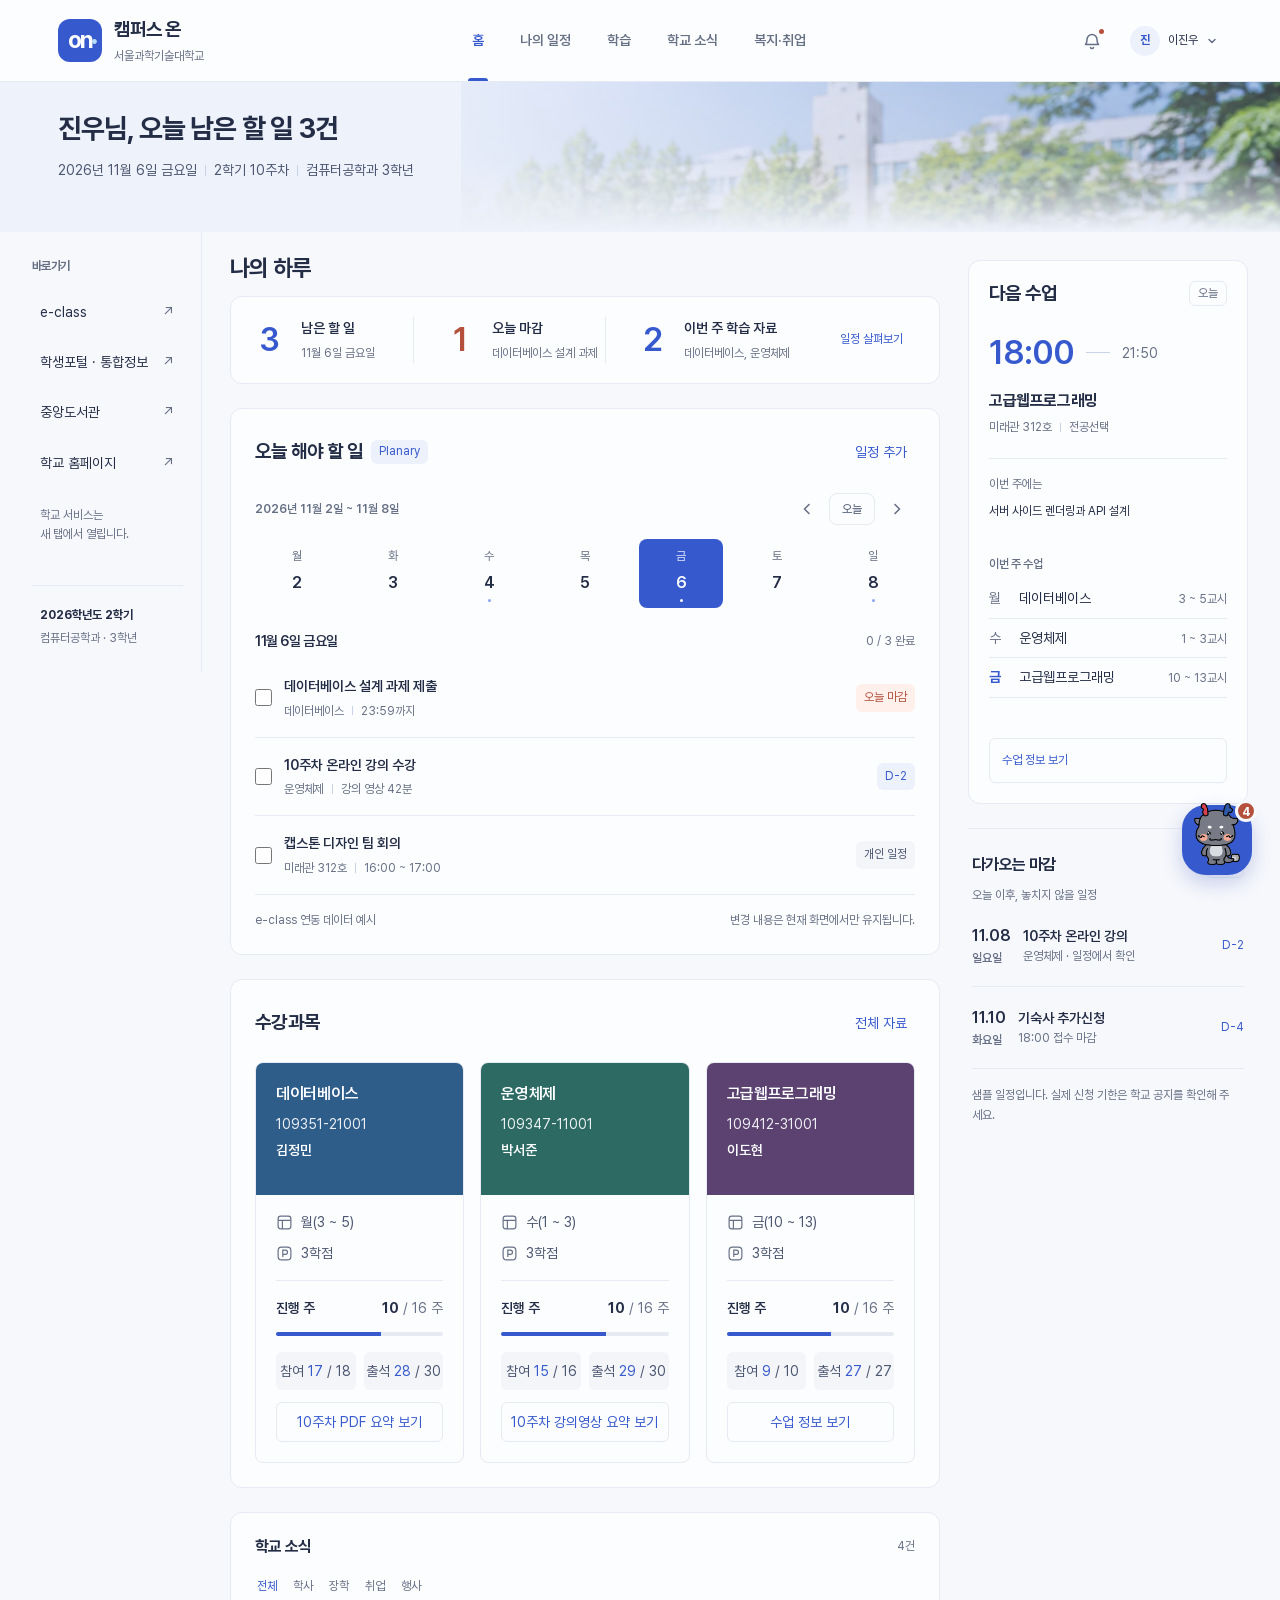
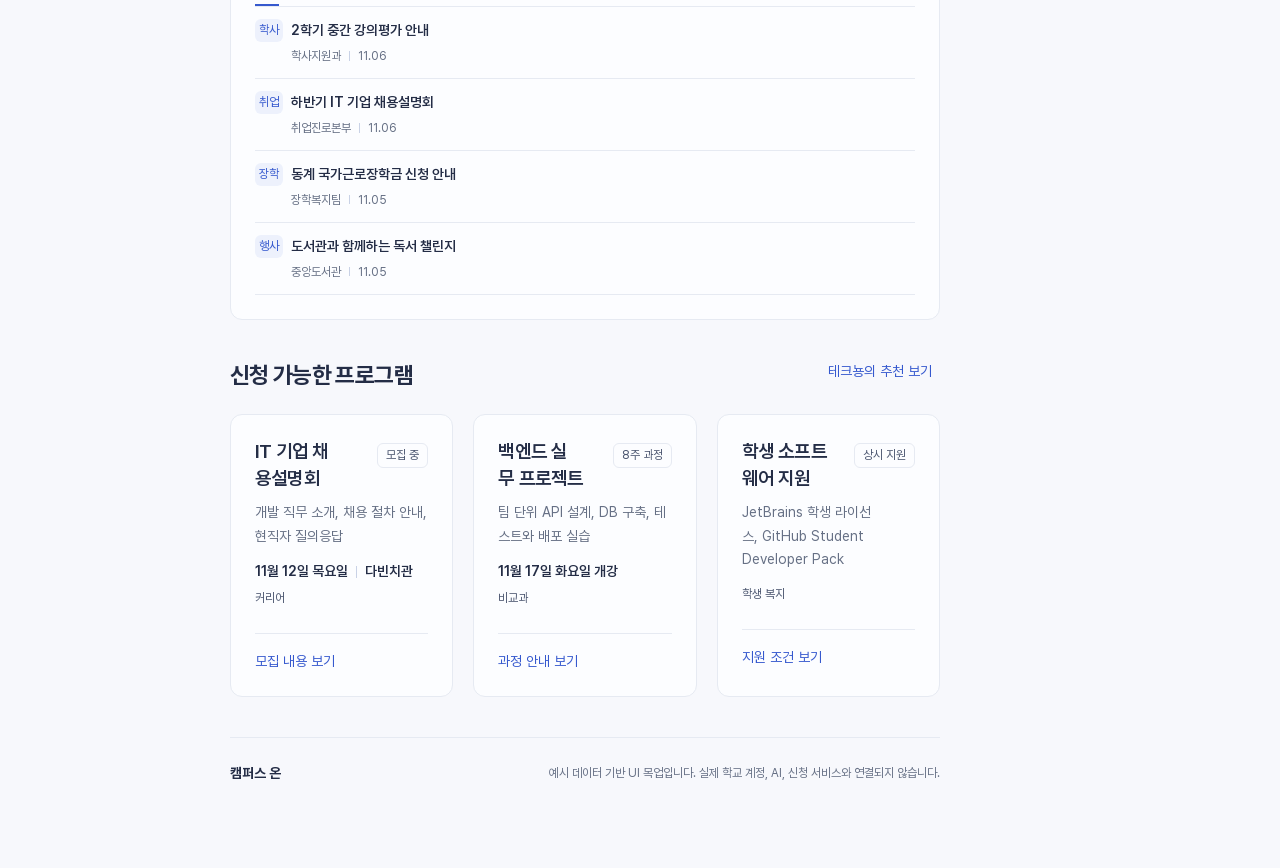
==== commit 791c7507: "Add service shortcuts and deadline side rails to the portal layout Wrap the dashboard in a three-col" ====
--- a/index.html
+++ b/index.html
@@ -4,12 +4,23 @@
 <body>
 <header class="header"><a class="brand" href="#home" aria-label="캠퍼스 온 홈"><span class="brand-symbol">on<span>·</span></span><span>캠퍼스 온<small>서울과학기술대학교</small></span></a><nav aria-label="주 메뉴"><button class="nav-button active" data-view="home" aria-current="page">홈</button><button class="nav-button" data-view="schedule">나의 일정</button><button class="nav-button" data-view="learning">학습</button><button class="nav-button" data-view="notices">학교 소식</button><button class="nav-button" data-view="benefits">복지·취업</button></nav><div class="header-actions"><button class="notification-button icon-button" id="notification-button" aria-label="알림 3개" aria-expanded="false" aria-controls="notifications"><svg viewBox="0 0 20 20" fill="none" stroke="currentColor" stroke-width="1.5" stroke-linecap="round" stroke-linejoin="round" aria-hidden="true"><path d="M5 8.5a5 5 0 0 1 10 0c0 3.5 1.5 5 1.5 5h-13S5 12 5 8.5Z"/><path d="M8.5 16.5a1.6 1.6 0 0 0 3 0"/></svg><i></i></button><button class="profile-button" id="profile-button" aria-expanded="false" aria-controls="profile-menu"><span class="avatar">진</span><span>이진우</span><svg class="caret" viewBox="0 0 12 12" fill="none" stroke="currentColor" stroke-width="1.5" stroke-linecap="round" stroke-linejoin="round" aria-hidden="true"><path d="m3 4.5 3 3 3-3"/></svg></button></div><section class="header-popover" id="notifications" hidden><h2>새로운 알림 3건</h2><p>데이터베이스 설계 과제 오늘 23:59 마감<small class="meta"><span>일정</span><span>오늘</span></small></p><p>운영체제 10주차 강의 요약 등록<small class="meta"><span>학습</span><span>10분 전</span></small></p><p>신청 가능한 프로그램 4건<small class="meta"><span>테크뇽</span><span>오늘</span></small></p></section><section class="header-popover profile-menu" id="profile-menu" hidden><span class="avatar">진</span><h2>이진우</h2><p>서울과학기술대학교<br>컴퓨터공학과 3학년 2학기</p><small>프로필은 화면 확인용 예시입니다.</small></section></header>
 <section class="welcome"><div class="welcome-copy"><h1>진우님, 오늘 남은 할 일 <span id="hero-pending">3</span>건</h1><p class="welcome-profile meta"><span>2026년 11월 6일 금요일</span><span>2학기 10주차</span><span>컴퓨터공학과 3학년</span></p></div></section>
+<div class="portal-layout">
+<aside class="shortcut-rail" aria-label="학교 서비스 바로가기">
+<h2>바로가기</h2>
+<nav aria-label="학교 서비스">
+<a href="https://eclass.seoultech.ac.kr/ilos/main/main_form.acl" target="_blank" rel="noopener noreferrer"><span>e-class</span><span aria-hidden="true">↗</span></a>
+<a href="https://portal.seoultech.ac.kr/" target="_blank" rel="noopener noreferrer"><span>학생포털 · 통합정보</span><span aria-hidden="true">↗</span></a>
+<a href="https://library.seoultech.ac.kr/" target="_blank" rel="noopener noreferrer"><span>중앙도서관</span><span aria-hidden="true">↗</span></a>
+<a href="https://www.seoultech.ac.kr/" target="_blank" rel="noopener noreferrer"><span>학교 홈페이지</span><span aria-hidden="true">↗</span></a>
+</nav>
+<p>학교 서비스는<br>새 탭에서 열립니다.</p>
+<div class="rail-term"><strong>2026학년도 2학기</strong><span>컴퓨터공학과 · 3학년</span></div>
+</aside>
 <main>
 <div class="page-heading"><h2 id="page-title">나의 하루</h2></div>
 <div class="dashboard" id="dashboard">
 <section class="summary-strip" data-section="home schedule"><div><span class="summary-number" id="pending-count">3</span><div><strong>남은 할 일</strong><small>11월 6일 금요일</small></div></div><div><span class="summary-number coral">1</span><div><strong>오늘 마감</strong><small>데이터베이스 설계 과제</small></div></div><div><span class="summary-number">2</span><div><strong>이번 주 학습 자료</strong><small>데이터베이스, 운영체제</small></div></div><button class="summary-link" data-view="schedule">일정 살펴보기</button></section>
 <section class="panel schedule-panel" data-section="home schedule"><div class="panel-heading"><div class="panel-title"><h2>오늘 해야 할 일</h2><span class="planary-label">Planary</span></div><button class="text-button" id="add-task">일정 추가</button></div><div class="week-toolbar"><strong id="week-label">11월 2일 ~ 8일</strong><div><button class="icon-button" id="prev-week" aria-label="이전 주"><svg viewBox="0 0 16 16" fill="none" stroke="currentColor" stroke-width="1.6" stroke-linecap="round" stroke-linejoin="round" aria-hidden="true"><path d="m10 3.5-4.5 4.5 4.5 4.5"/></svg></button><button class="small-button" id="today-button">오늘</button><button class="icon-button" id="next-week" aria-label="다음 주"><svg viewBox="0 0 16 16" fill="none" stroke="currentColor" stroke-width="1.6" stroke-linecap="round" stroke-linejoin="round" aria-hidden="true"><path d="m6 3.5 4.5 4.5L6 12.5"/></svg></button></div></div><div class="week-grid" id="week-grid" aria-label="날짜 선택"></div><div class="task-list-heading"><h3 id="task-date">11월 6일 금요일</h3><span id="task-progress">0 / 3 완료</span></div><div id="task-list" class="task-list"></div><div class="schedule-footer">e-class 연동 데이터 예시<span class="local-note">변경 내용은 현재 화면에서만 유지됩니다.</span></div></section>
-<section class="panel next-class-panel" data-section="home schedule"><div class="panel-heading"><h2>다음 수업</h2><span class="subtle-tag">오늘</span></div><div class="next-class-time"><span>18:00</span><span class="time-line"></span><small>21:50</small></div><h3>고급웹프로그래밍</h3><p class="meta"><span>미래관 312호</span><span>전공선택</span></p><div class="next-class-note"><span>이번 주에는</span><strong>서버 사이드 렌더링과 API 설계</strong></div><div class="week-classes"><h3>이번 주 수업</h3><ul><li><span>월</span>데이터베이스<small>3 ~ 5교시</small></li><li><span>수</span>운영체제<small>1 ~ 3교시</small></li><li class="today"><span>금</span>고급웹프로그래밍<small>10 ~ 13교시</small></li></ul></div><button class="wide-button" data-detail="class">수업 정보 보기</button></section>
 <section class="panel learning-panel" data-section="home learning"><div class="panel-heading"><div><h2>수강과목</h2></div><button class="text-button" data-view="learning">전체 자료</button></div><div class="learning-grid">
 <article class="course-card"><div class="course-cover database"><h3>데이터베이스</h3><p>109351-21001</p><p>김정민</p></div><div class="course-body"><ul class="course-meta"><li><svg viewBox="0 0 20 20" fill="none" stroke="currentColor" stroke-width="1.4" aria-hidden="true"><rect x="2.5" y="2.5" width="15" height="15" rx="3"/><path d="M2.5 7.5h15M7.5 7.5v10"/></svg>월(3 ~ 5)</li><li><svg viewBox="0 0 20 20" fill="none" stroke="currentColor" stroke-width="1.4" aria-hidden="true"><rect x="2.5" y="2.5" width="15" height="15" rx="4"/><path d="M8 14V6h3a2.5 2.5 0 0 1 0 5H8"/></svg>3학점</li></ul><div class="course-week">진행 주<span><b>10</b> / 16 주</span></div><div class="course-progress" role="img" aria-label="16주 중 10주 진행"><i style="width: 62.5%"></i></div><div class="course-stats"><span>참여 <b>17</b> / 18</span><span>출석 <b>28</b> / 30</span></div><button class="course-summary" data-detail="database">10주차 PDF 요약 보기</button></div></article>
 <article class="course-card"><div class="course-cover os"><h3>운영체제</h3><p>109347-11001</p><p>박서준</p></div><div class="course-body"><ul class="course-meta"><li><svg viewBox="0 0 20 20" fill="none" stroke="currentColor" stroke-width="1.4" aria-hidden="true"><rect x="2.5" y="2.5" width="15" height="15" rx="3"/><path d="M2.5 7.5h15M7.5 7.5v10"/></svg>수(1 ~ 3)</li><li><svg viewBox="0 0 20 20" fill="none" stroke="currentColor" stroke-width="1.4" aria-hidden="true"><rect x="2.5" y="2.5" width="15" height="15" rx="4"/><path d="M8 14V6h3a2.5 2.5 0 0 1 0 5H8"/></svg>3학점</li></ul><div class="course-week">진행 주<span><b>10</b> / 16 주</span></div><div class="course-progress" role="img" aria-label="16주 중 10주 진행"><i style="width: 62.5%"></i></div><div class="course-stats"><span>참여 <b>15</b> / 16</span><span>출석 <b>29</b> / 30</span></div><button class="course-summary" data-detail="os">10주차 강의영상 요약 보기</button></div></article>
@@ -20,6 +31,16 @@
 </div>
 <footer><a class="footer-brand" href="#home">캠퍼스 온</a><p>예시 데이터 기반 UI 목업입니다. 실제 학교 계정, AI, 신청 서비스와 연결되지 않습니다.</p></footer>
 </main>
+<aside class="context-rail" aria-label="수업과 다가오는 마감" data-section="home schedule">
+<section class="panel next-class-panel" data-section="home schedule"><div class="panel-heading"><h2>다음 수업</h2><span class="subtle-tag">오늘</span></div><div class="next-class-time"><span>18:00</span><span class="time-line"></span><small>21:50</small></div><h3>고급웹프로그래밍</h3><p class="meta"><span>미래관 312호</span><span>전공선택</span></p><div class="next-class-note"><span>이번 주에는</span><strong>서버 사이드 렌더링과 API 설계</strong></div><div class="week-classes"><h3>이번 주 수업</h3><ul><li><span>월</span>데이터베이스<small>3 ~ 5교시</small></li><li><span>수</span>운영체제<small>1 ~ 3교시</small></li><li class="today"><span>금</span>고급웹프로그래밍<small>10 ~ 13교시</small></li></ul></div><button class="wide-button" data-detail="class">수업 정보 보기</button></section>
+<section class="deadline-panel"><div class="panel-heading"><h2>다가오는 마감</h2><span class="subtle-tag">예시</span></div>
+<p class="rail-description">오늘 이후, 놓치지 않을 일정</p>
+<button class="deadline-row" data-view="schedule"><span class="deadline-date">11.08<small>일요일</small></span><span><strong>10주차 온라인 강의</strong><small>운영체제 · 일정에서 확인</small></span><span class="deadline-count">D-2</span></button>
+<button class="deadline-row" data-detail="dorm"><span class="deadline-date">11.10<small>화요일</small></span><span><strong>기숙사 추가신청</strong><small>18:00 접수 마감</small></span><span class="deadline-count">D-4</span></button>
+<p class="rail-disclaimer">샘플 일정입니다. 실제 신청 기한은 학교 공지를 확인해 주세요.</p>
+</section>
+</aside>
+</div>
 <div class="fab-area"><span class="fab-hint" id="fab-hint">기숙사 추가신청 마감 D-4</span><button class="bot-fab" id="bot-fab" aria-label="테크뇽 추천 열기" aria-expanded="false" aria-controls="bot-panel"><img src="assets/technyong-front.webp" alt="" width="45" height="62"><span class="fab-spark">4</span><span class="fab-close" aria-hidden="true">×</span></button></div>
 <section class="bot-panel" id="bot-panel" aria-label="테크뇽 프로그램 추천" hidden><div class="bot-header"><div class="bot-avatar"><img src="assets/technyong-front.webp" alt="" width="36" height="36"></div><div><h2>테크뇽</h2><span>학생 프로그램 추천</span></div><button class="icon-button" id="close-bot" aria-label="테크뇽 추천 닫기">×</button></div><div class="bot-content"><div class="bot-greeting"><h3>컴퓨터공학과 3학년<br>신청 가능한 프로그램 4건</h3><img src="assets/technyong-hearts.webp" alt="" width="72" height="72"></div><p class="bot-intro">학과·학년과 신청 기간을 기준으로 골랐어요.</p><div id="bot-recommendations"></div><p class="bot-disclaimer">개인화 추천 화면 예시입니다. 실제 AI 추천이 아닙니다.</p></div><div class="bot-footer"><span>추천 기준</span><strong>학과, 학년, 신청 기간</strong></div></section>
 <dialog id="detail-dialog"><div class="dialog-top"><h2 id="detail-title"></h2><button class="icon-button" id="close-detail" aria-label="상세보기 닫기">×</button></div><p id="detail-category" class="dialog-sub"></p><div id="detail-body"></div><div class="dialog-footer"><span>화면 확인용 예시 정보입니다.</span><button class="primary-button" id="confirm-detail">확인</button></div></dialog>
--- a/styles.css
+++ b/styles.css
@@ -1888,3 +1888,64 @@
     padding-inline: 3%;
   }
 }
+
+/* Service navigation stays separate from the day's work and upcoming deadlines. */
+.portal-layout {
+  display: grid;
+  grid-template-columns: 170px minmax(0, 1fr) 280px;
+  gap: 28px;
+  max-width: 1660px;
+  margin: 0 auto;
+  padding: 0 32px 48px;
+  align-items: start;
+}
+.portal-layout main { min-width: 0; width: 100%; padding: 0; }
+.portal-layout .dashboard { grid-template-columns: minmax(0, 1fr); }
+.portal-layout .dashboard > section { grid-column: 1; }
+.shortcut-rail { position: sticky; top: 100px; padding: 28px 18px 24px 0; border-right: 1px solid var(--color-rule); }
+.shortcut-rail h2 { font-size: var(--text-xs); color: var(--color-muted); margin-bottom: 16px; }
+.shortcut-rail nav { display: grid; gap: 4px; }
+.shortcut-rail a { display: flex; justify-content: space-between; gap: 8px; padding: 12px 8px; font-size: var(--text-sm); border-radius: 4px; }
+.shortcut-rail a:hover { color: var(--color-accent); background: var(--color-accent-wash); }
+.shortcut-rail a > span:last-child { color: var(--color-muted); }
+.shortcut-rail p, .rail-term span { display: block; font-size: var(--text-xs); color: var(--color-muted); }
+.shortcut-rail p { margin: 20px 8px; }
+.rail-term { margin-top: 40px; padding: 20px 8px 0; border-top: 1px solid var(--color-rule); }
+.rail-term strong { display: block; font-size: var(--text-xs); margin-bottom: 4px; }
+.context-rail { padding-top: 28px; display: grid; gap: 24px; min-width: 0; }
+.context-rail .next-class-panel { height: auto; padding: 20px; }
+.context-rail .next-class-time { margin-top: 20px; }
+.context-rail .next-class-panel > h3 { font-size: var(--text-md); }
+.context-rail .wide-button { margin-top: 20px; }
+.deadline-panel { border-top: 1px solid var(--color-rule); padding: 24px 4px; }
+.deadline-panel h2 { font-size: var(--text-md); }
+.deadline-panel .panel-heading { margin-bottom: 8px; }
+.rail-description, .rail-disclaimer { font-size: var(--text-xs); color: var(--color-muted); }
+.rail-disclaimer { margin-top: 16px; line-height: 1.7; }
+.deadline-row { width: 100%; display: flex; align-items: center; gap: 12px; text-align: left; padding: 18px 0; border-bottom: 1px solid var(--color-rule); }
+.deadline-row strong { display: block; font-size: var(--text-sm); font-weight: 600; }
+.deadline-row small { display: block; font-size: var(--text-xs); color: var(--color-muted); }
+.deadline-date { font-size: var(--text-md); font-weight: 600; flex-shrink: 0; }
+.deadline-count { margin-left: auto; font-size: var(--text-xs); color: var(--color-accent); flex-shrink: 0; }
+.portal-layout:has(.context-rail[hidden]) { grid-template-columns: 170px minmax(0, 1fr); }
+@media (max-width: 1199px) {
+  .portal-layout { grid-template-columns: minmax(0, 1fr) 260px; gap: 20px; padding-inline: 24px; }
+  .shortcut-rail { grid-column: 1 / -1; position: static; padding: 16px 0; border-right: 0; border-bottom: 1px solid var(--color-rule); }
+  .shortcut-rail h2 { margin-bottom: 8px; }
+  .shortcut-rail nav { display: flex; flex-wrap: wrap; gap: 8px 20px; }
+  .shortcut-rail a { padding: 6px 0; }
+  .shortcut-rail p, .rail-term { display: none; }
+  .portal-layout:has(.context-rail[hidden]) { grid-template-columns: minmax(0, 1fr); }
+  .portal-layout .learning-grid { grid-template-columns: 1fr; }
+  .portal-layout .benefit-grid { grid-template-columns: 1fr; }
+}
+@media (max-width: 767px) {
+  .portal-layout { display: flex; flex-direction: column; padding: 0 20px 80px; gap: 16px; }
+  .shortcut-rail, .context-rail { width: 100%; }
+  .shortcut-rail nav { gap: 4px 18px; }
+  .context-rail { padding-top: 0; }
+  .portal-layout main { display: contents; }
+  .portal-layout .page-heading, .portal-layout .dashboard { width: 100%; }
+  .portal-layout footer { order: 5; width: 100%; margin-top: 12px; }
+  .portal-layout .summary-strip { flex-wrap: wrap; gap: 12px; }
+}
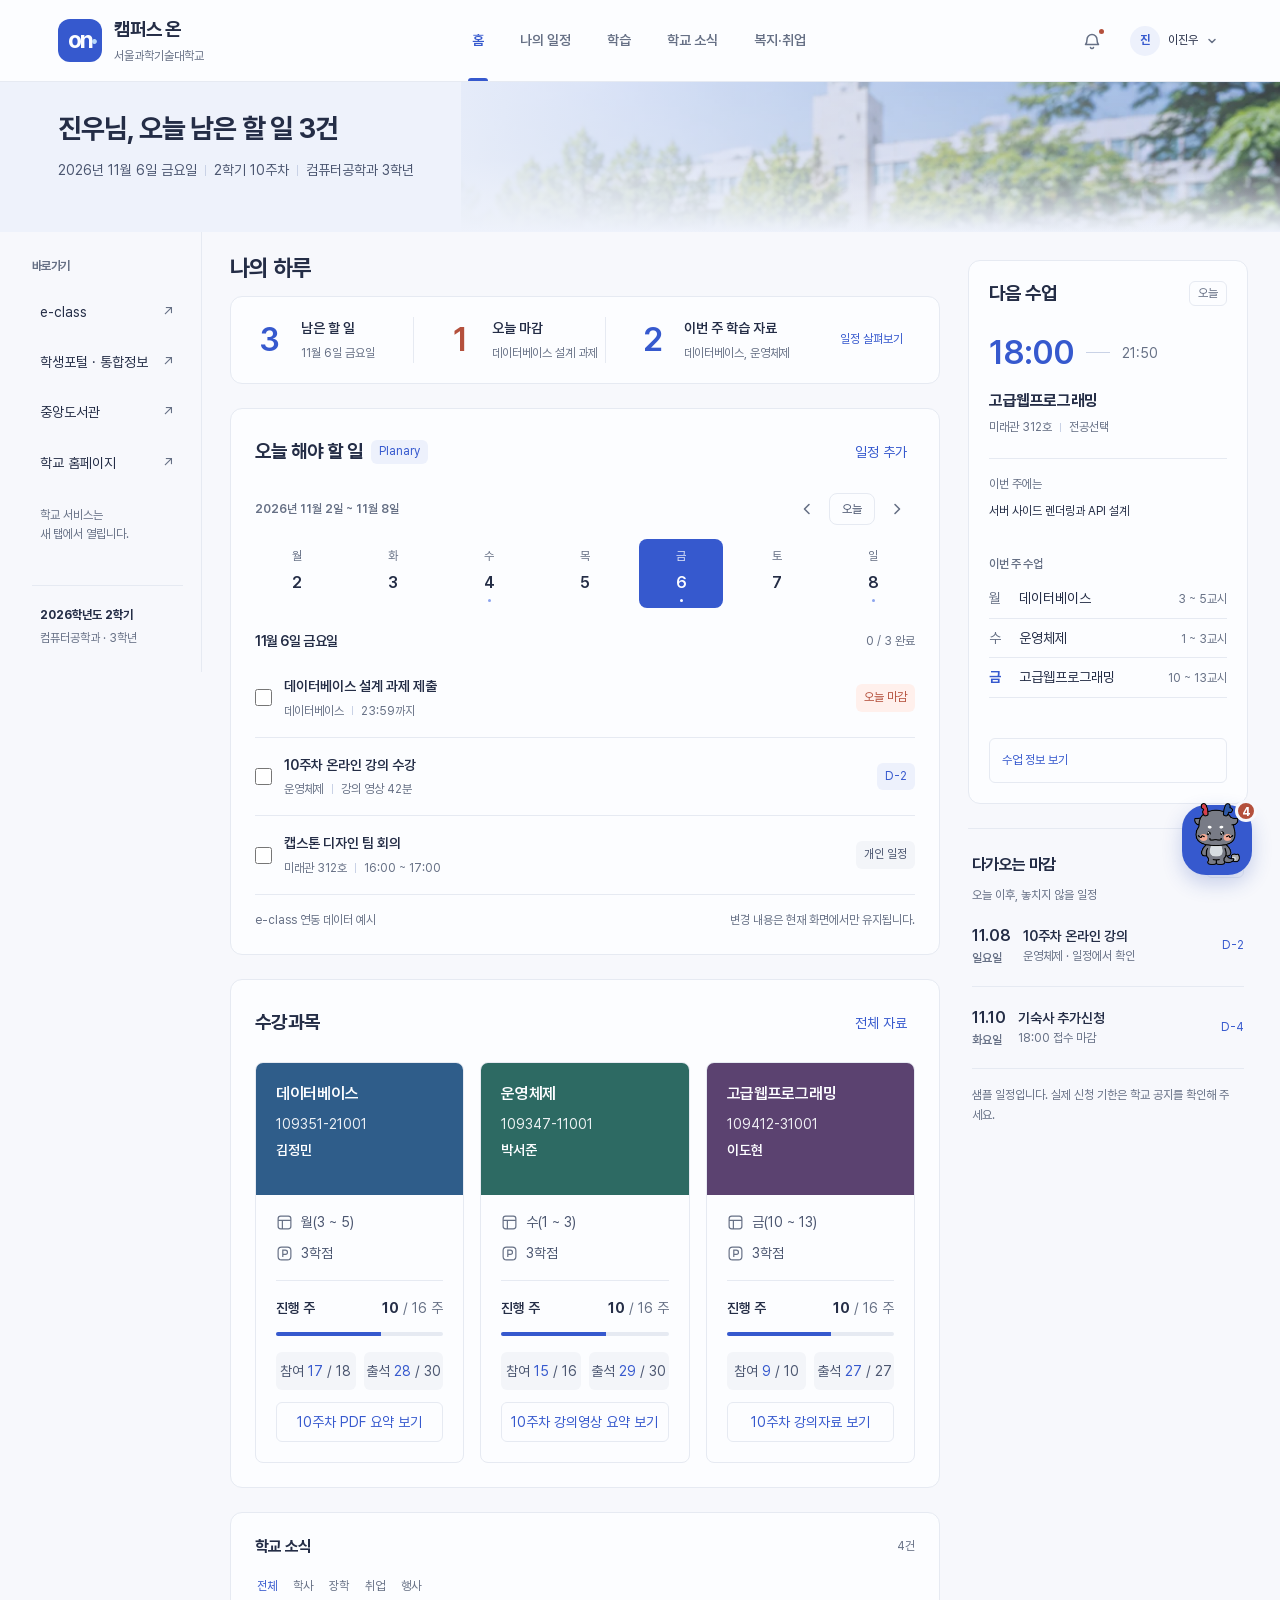
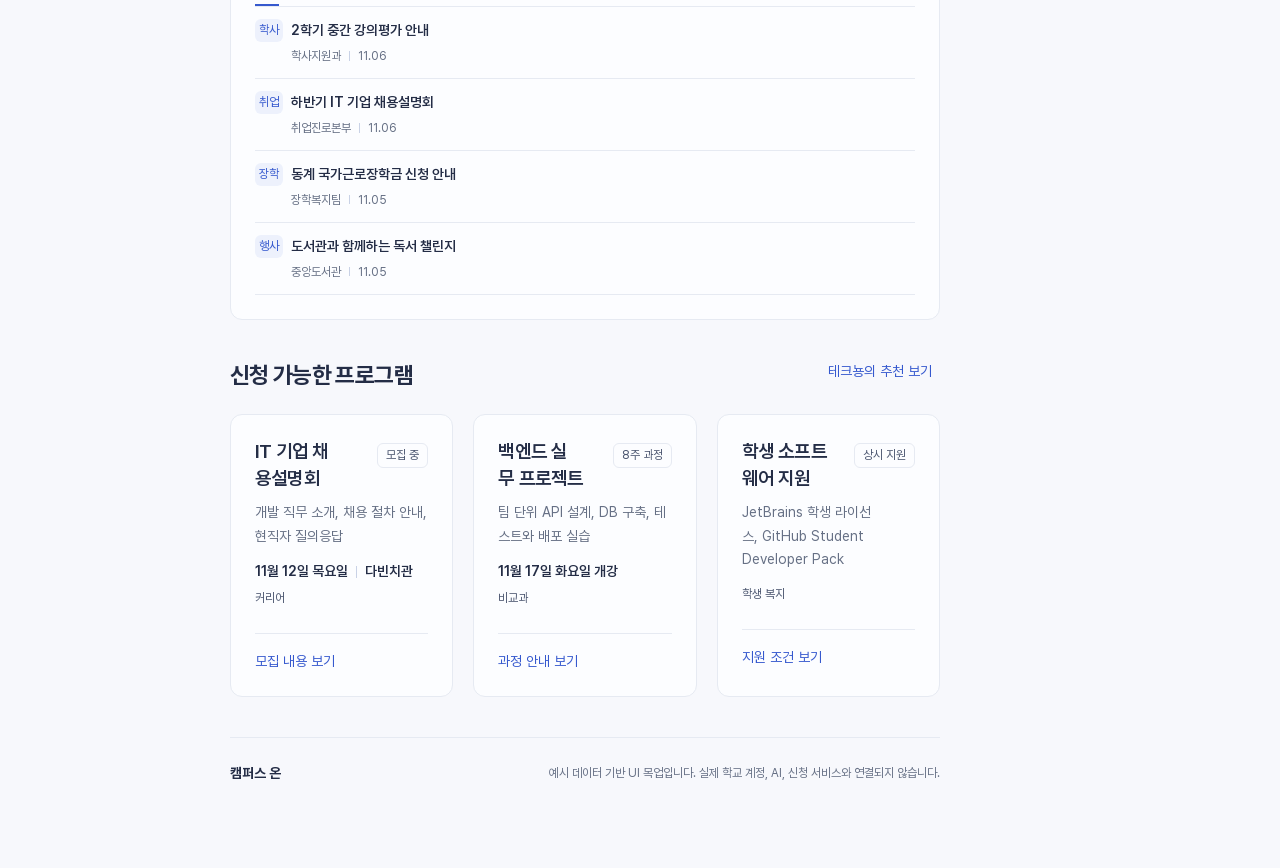
==== commit 4c63251f: "Add study material screen with summary, concepts, quiz and flashcards Course card buttons now open a" ====
--- a/index.html
+++ b/index.html
@@ -22,10 +22,11 @@
 <section class="summary-strip" data-section="home schedule"><div><span class="summary-number" id="pending-count">3</span><div><strong>남은 할 일</strong><small>11월 6일 금요일</small></div></div><div><span class="summary-number coral">1</span><div><strong>오늘 마감</strong><small>데이터베이스 설계 과제</small></div></div><div><span class="summary-number">2</span><div><strong>이번 주 학습 자료</strong><small>데이터베이스, 운영체제</small></div></div><button class="summary-link" data-view="schedule">일정 살펴보기</button></section>
 <section class="panel schedule-panel" data-section="home schedule"><div class="panel-heading"><div class="panel-title"><h2>오늘 해야 할 일</h2><span class="planary-label">Planary</span></div><button class="text-button" id="add-task">일정 추가</button></div><div class="week-toolbar"><strong id="week-label">11월 2일 ~ 8일</strong><div><button class="icon-button" id="prev-week" aria-label="이전 주"><svg viewBox="0 0 16 16" fill="none" stroke="currentColor" stroke-width="1.6" stroke-linecap="round" stroke-linejoin="round" aria-hidden="true"><path d="m10 3.5-4.5 4.5 4.5 4.5"/></svg></button><button class="small-button" id="today-button">오늘</button><button class="icon-button" id="next-week" aria-label="다음 주"><svg viewBox="0 0 16 16" fill="none" stroke="currentColor" stroke-width="1.6" stroke-linecap="round" stroke-linejoin="round" aria-hidden="true"><path d="m6 3.5 4.5 4.5L6 12.5"/></svg></button></div></div><div class="week-grid" id="week-grid" aria-label="날짜 선택"></div><div class="task-list-heading"><h3 id="task-date">11월 6일 금요일</h3><span id="task-progress">0 / 3 완료</span></div><div id="task-list" class="task-list"></div><div class="schedule-footer">e-class 연동 데이터 예시<span class="local-note">변경 내용은 현재 화면에서만 유지됩니다.</span></div></section>
 <section class="panel learning-panel" data-section="home learning"><div class="panel-heading"><div><h2>수강과목</h2></div><button class="text-button" data-view="learning">전체 자료</button></div><div class="learning-grid">
-<article class="course-card"><div class="course-cover database"><h3>데이터베이스</h3><p>109351-21001</p><p>김정민</p></div><div class="course-body"><ul class="course-meta"><li><svg viewBox="0 0 20 20" fill="none" stroke="currentColor" stroke-width="1.4" aria-hidden="true"><rect x="2.5" y="2.5" width="15" height="15" rx="3"/><path d="M2.5 7.5h15M7.5 7.5v10"/></svg>월(3 ~ 5)</li><li><svg viewBox="0 0 20 20" fill="none" stroke="currentColor" stroke-width="1.4" aria-hidden="true"><rect x="2.5" y="2.5" width="15" height="15" rx="4"/><path d="M8 14V6h3a2.5 2.5 0 0 1 0 5H8"/></svg>3학점</li></ul><div class="course-week">진행 주<span><b>10</b> / 16 주</span></div><div class="course-progress" role="img" aria-label="16주 중 10주 진행"><i style="width: 62.5%"></i></div><div class="course-stats"><span>참여 <b>17</b> / 18</span><span>출석 <b>28</b> / 30</span></div><button class="course-summary" data-detail="database">10주차 PDF 요약 보기</button></div></article>
-<article class="course-card"><div class="course-cover os"><h3>운영체제</h3><p>109347-11001</p><p>박서준</p></div><div class="course-body"><ul class="course-meta"><li><svg viewBox="0 0 20 20" fill="none" stroke="currentColor" stroke-width="1.4" aria-hidden="true"><rect x="2.5" y="2.5" width="15" height="15" rx="3"/><path d="M2.5 7.5h15M7.5 7.5v10"/></svg>수(1 ~ 3)</li><li><svg viewBox="0 0 20 20" fill="none" stroke="currentColor" stroke-width="1.4" aria-hidden="true"><rect x="2.5" y="2.5" width="15" height="15" rx="4"/><path d="M8 14V6h3a2.5 2.5 0 0 1 0 5H8"/></svg>3학점</li></ul><div class="course-week">진행 주<span><b>10</b> / 16 주</span></div><div class="course-progress" role="img" aria-label="16주 중 10주 진행"><i style="width: 62.5%"></i></div><div class="course-stats"><span>참여 <b>15</b> / 16</span><span>출석 <b>29</b> / 30</span></div><button class="course-summary" data-detail="os">10주차 강의영상 요약 보기</button></div></article>
-<article class="course-card"><div class="course-cover web"><h3>고급웹프로그래밍</h3><p>109412-31001</p><p>이도현</p></div><div class="course-body"><ul class="course-meta"><li><svg viewBox="0 0 20 20" fill="none" stroke="currentColor" stroke-width="1.4" aria-hidden="true"><rect x="2.5" y="2.5" width="15" height="15" rx="3"/><path d="M2.5 7.5h15M7.5 7.5v10"/></svg>금(10 ~ 13)</li><li><svg viewBox="0 0 20 20" fill="none" stroke="currentColor" stroke-width="1.4" aria-hidden="true"><rect x="2.5" y="2.5" width="15" height="15" rx="4"/><path d="M8 14V6h3a2.5 2.5 0 0 1 0 5H8"/></svg>3학점</li></ul><div class="course-week">진행 주<span><b>10</b> / 16 주</span></div><div class="course-progress" role="img" aria-label="16주 중 10주 진행"><i style="width: 62.5%"></i></div><div class="course-stats"><span>참여 <b>9</b> / 10</span><span>출석 <b>27</b> / 27</span></div><button class="course-summary" data-detail="class">수업 정보 보기</button></div></article>
+<article class="course-card"><div class="course-cover database"><h3>데이터베이스</h3><p>109351-21001</p><p>김정민</p></div><div class="course-body"><ul class="course-meta"><li><svg viewBox="0 0 20 20" fill="none" stroke="currentColor" stroke-width="1.4" aria-hidden="true"><rect x="2.5" y="2.5" width="15" height="15" rx="3"/><path d="M2.5 7.5h15M7.5 7.5v10"/></svg>월(3 ~ 5)</li><li><svg viewBox="0 0 20 20" fill="none" stroke="currentColor" stroke-width="1.4" aria-hidden="true"><rect x="2.5" y="2.5" width="15" height="15" rx="4"/><path d="M8 14V6h3a2.5 2.5 0 0 1 0 5H8"/></svg>3학점</li></ul><div class="course-week">진행 주<span><b>10</b> / 16 주</span></div><div class="course-progress" role="img" aria-label="16주 중 10주 진행"><i style="width: 62.5%"></i></div><div class="course-stats"><span>참여 <b>17</b> / 18</span><span>출석 <b>28</b> / 30</span></div><button class="course-summary" data-course="database" data-material="db-10">10주차 PDF 요약 보기</button></div></article>
+<article class="course-card"><div class="course-cover os"><h3>운영체제</h3><p>109347-11001</p><p>박서준</p></div><div class="course-body"><ul class="course-meta"><li><svg viewBox="0 0 20 20" fill="none" stroke="currentColor" stroke-width="1.4" aria-hidden="true"><rect x="2.5" y="2.5" width="15" height="15" rx="3"/><path d="M2.5 7.5h15M7.5 7.5v10"/></svg>수(1 ~ 3)</li><li><svg viewBox="0 0 20 20" fill="none" stroke="currentColor" stroke-width="1.4" aria-hidden="true"><rect x="2.5" y="2.5" width="15" height="15" rx="4"/><path d="M8 14V6h3a2.5 2.5 0 0 1 0 5H8"/></svg>3학점</li></ul><div class="course-week">진행 주<span><b>10</b> / 16 주</span></div><div class="course-progress" role="img" aria-label="16주 중 10주 진행"><i style="width: 62.5%"></i></div><div class="course-stats"><span>참여 <b>15</b> / 16</span><span>출석 <b>29</b> / 30</span></div><button class="course-summary" data-course="os" data-material="os-10">10주차 강의영상 요약 보기</button></div></article>
+<article class="course-card"><div class="course-cover web"><h3>고급웹프로그래밍</h3><p>109412-31001</p><p>이도현</p></div><div class="course-body"><ul class="course-meta"><li><svg viewBox="0 0 20 20" fill="none" stroke="currentColor" stroke-width="1.4" aria-hidden="true"><rect x="2.5" y="2.5" width="15" height="15" rx="3"/><path d="M2.5 7.5h15M7.5 7.5v10"/></svg>금(10 ~ 13)</li><li><svg viewBox="0 0 20 20" fill="none" stroke="currentColor" stroke-width="1.4" aria-hidden="true"><rect x="2.5" y="2.5" width="15" height="15" rx="4"/><path d="M8 14V6h3a2.5 2.5 0 0 1 0 5H8"/></svg>3학점</li></ul><div class="course-week">진행 주<span><b>10</b> / 16 주</span></div><div class="course-progress" role="img" aria-label="16주 중 10주 진행"><i style="width: 62.5%"></i></div><div class="course-stats"><span>참여 <b>9</b> / 10</span><span>출석 <b>27</b> / 27</span></div><button class="course-summary" data-course="web" data-material="web-10">10주차 강의자료 보기</button></div></article>
 </div></section>
+<section class="panel material-panel" data-section="material" aria-labelledby="material-title" hidden><div class="material-heading"><button class="text-button back-button" data-view="learning"><svg viewBox="0 0 16 16" fill="none" stroke="currentColor" stroke-width="1.6" stroke-linecap="round" stroke-linejoin="round" aria-hidden="true"><path d="m10 3.5-4.5 4.5 4.5 4.5"/></svg>수강과목</button><h2 id="material-title"></h2><p class="meta" id="material-course-meta"></p></div><div class="material-layout"><nav class="material-list" id="material-list" aria-label="주차별 자료"></nav><div class="material-main"><div class="material-source" id="material-source"></div><div class="material-result" id="material-result"></div></div></div></section>
 <section class="panel notices-panel" data-section="home notices"><div class="panel-heading"><h2>학교 소식</h2><span class="count-label">4건</span></div><div class="filter-tabs" role="group" aria-label="공지 분류"><button class="selected" data-filter="all" aria-pressed="true">전체</button><button data-filter="학사" aria-pressed="false">학사</button><button data-filter="장학" aria-pressed="false">장학</button><button data-filter="취업" aria-pressed="false">취업</button><button data-filter="행사" aria-pressed="false">행사</button></div><div id="notice-list" class="notice-list"></div></section>
 <section class="benefits-panel" data-section="home benefits"><div class="panel-heading"><div><h2>신청 가능한 프로그램</h2></div><button class="text-button" id="open-recommendations">테크뇽의 추천 보기</button></div><div class="benefit-grid"><article class="benefit-card career"><div class="benefit-card-top"><h3>IT 기업 채용설명회</h3><span>모집 중</span></div><p>개발 직무 소개, 채용 절차 안내, 현직자 질의응답</p><p class="benefit-date meta"><span>11월 12일 목요일</span><span>다빈치관</span></p><p class="benefit-facts">커리어</p><button data-detail="career">모집 내용 보기</button></article><article class="benefit-card project"><div class="benefit-card-top"><h3>백엔드 실무 프로젝트</h3><span>8주 과정</span></div><p>팀 단위 <abbr title="Application Programming Interface">API</abbr> 설계, <abbr title="데이터베이스">DB</abbr> 구축, 테스트와 배포 실습</p><p class="benefit-date">11월 17일 화요일 개강</p><p class="benefit-facts">비교과</p><button data-detail="project">과정 안내 보기</button></article><article class="benefit-card software"><div class="benefit-card-top"><h3>학생 소프트웨어 지원</h3><span>상시 지원</span></div><p>JetBrains 학생 라이선스, GitHub Student Developer Pack</p><p class="benefit-facts">학생 복지</p><button data-detail="software">지원 조건 보기</button></article></div></section>
 </div>
@@ -42,7 +43,7 @@
 </aside>
 </div>
 <div class="fab-area"><span class="fab-hint" id="fab-hint">기숙사 추가신청 마감 D-4</span><button class="bot-fab" id="bot-fab" aria-label="테크뇽 추천 열기" aria-expanded="false" aria-controls="bot-panel"><img src="assets/technyong-front.webp" alt="" width="45" height="62"><span class="fab-spark">4</span><span class="fab-close" aria-hidden="true">×</span></button></div>
-<section class="bot-panel" id="bot-panel" aria-label="테크뇽 프로그램 추천" hidden><div class="bot-header"><div class="bot-avatar"><img src="assets/technyong-front.webp" alt="" width="36" height="36"></div><div><h2>테크뇽</h2><span>학생 프로그램 추천</span></div><button class="icon-button" id="close-bot" aria-label="테크뇽 추천 닫기">×</button></div><div class="bot-content"><div class="bot-greeting"><h3>컴퓨터공학과 3학년<br>신청 가능한 프로그램 4건</h3><img src="assets/technyong-hearts.webp" alt="" width="72" height="72"></div><p class="bot-intro">학과·학년과 신청 기간을 기준으로 골랐어요.</p><div id="bot-recommendations"></div><p class="bot-disclaimer">개인화 추천 화면 예시입니다. 실제 AI 추천이 아닙니다.</p></div><div class="bot-footer"><span>추천 기준</span><strong>학과, 학년, 신청 기간</strong></div></section>
+<section class="bot-panel" id="bot-panel" aria-label="테크뇽 프로그램 추천" hidden><div class="bot-header"><div class="bot-avatar"><img src="assets/technyong-front.webp" alt="" width="36" height="36"></div><div><h2>테크뇽</h2><span id="bot-role">학생 프로그램 추천</span></div><button class="icon-button" id="close-bot" aria-label="테크뇽 닫기">×</button></div><div class="bot-content" id="bot-recommend"><div class="bot-greeting"><h3>컴퓨터공학과 3학년<br>신청 가능한 프로그램 4건</h3><img src="assets/technyong-hearts.webp" alt="" width="72" height="72"></div><p class="bot-intro">학과·학년과 신청 기간을 기준으로 골랐어요.</p><div id="bot-recommendations"></div><p class="bot-disclaimer">개인화 추천 화면 예시입니다. 실제 AI 추천이 아닙니다.</p></div><div class="bot-content" id="bot-study" hidden><p class="study-context"><span>지금 보는 자료</span><strong id="study-context-title"></strong></p><p class="bot-intro" id="study-intro"></p><div class="study-thread" id="study-thread" aria-live="polite"></div><div class="study-suggestions" id="study-suggestions"></div><form class="study-ask" id="study-ask"><input id="study-input" name="question" maxlength="200" autocomplete="off" aria-label="이 자료에 대해 질문하기" placeholder="이 자료에 대해 질문하기"><button class="primary-button" type="submit">보내기</button></form><p class="bot-disclaimer">예시 답변입니다. 실제 AI가 자료를 읽고 답하지 않습니다.</p></div><div class="bot-footer"><span id="bot-footer-label">추천 기준</span><strong id="bot-footer-value">학과, 학년, 신청 기간</strong></div></section>
 <dialog id="detail-dialog"><div class="dialog-top"><h2 id="detail-title"></h2><button class="icon-button" id="close-detail" aria-label="상세보기 닫기">×</button></div><p id="detail-category" class="dialog-sub"></p><div id="detail-body"></div><div class="dialog-footer"><span>화면 확인용 예시 정보입니다.</span><button class="primary-button" id="confirm-detail">확인</button></div></dialog>
 <dialog id="task-dialog"><form id="task-form"><div class="dialog-top"><h2>나의 일정 추가</h2><button class="icon-button" type="button" id="close-task" aria-label="일정 추가 닫기">×</button></div><p class="form-description">현재 화면에서만 유지되는 개인 일정이에요.</p><label>일정 이름<input name="title" required maxlength="80" placeholder="예: 운영체제 과제 제출"></label><div class="form-row"><label>날짜<input type="date" name="date" required></label><label>시간<input type="time" name="time" required value="18:00"></label></div><button class="primary-button" type="submit">일정 추가하기</button></form></dialog>
 <div class="toast" id="toast" role="status" aria-live="polite"></div>
--- a/styles.css
+++ b/styles.css
@@ -1949,3 +1949,440 @@
   .portal-layout footer { order: 5; width: 100%; margin-top: 12px; }
   .portal-layout .summary-strip { flex-wrap: wrap; gap: 12px; }
 }
+
+/* Study material screen: weekly list, original source, and study tools side by side. */
+.material-panel {
+  grid-column: 1 / -1;
+}
+.material-heading h2 {
+  font-size: var(--text-lg);
+  margin-top: var(--space-2xs);
+}
+.material-heading .meta {
+  margin-top: var(--space-xs);
+  font-size: var(--text-xs);
+  color: var(--color-muted);
+}
+.back-button {
+  display: inline-flex;
+  align-items: center;
+  gap: var(--space-3xs);
+  margin-left: calc(-1 * var(--space-xs));
+}
+.back-button svg {
+  width: 16px;
+  height: 16px;
+}
+.material-layout {
+  display: grid;
+  grid-template-columns: 220px minmax(0, 1fr);
+  gap: var(--space-lg);
+  margin-top: var(--space-lg);
+  align-items: start;
+}
+.material-list {
+  display: grid;
+  gap: var(--space-2xs);
+}
+.material-item {
+  display: grid;
+  gap: var(--space-3xs);
+  width: 100%;
+  padding: var(--space-sm);
+  text-align: left;
+  border: 1px solid transparent;
+  border-radius: var(--radius-control);
+}
+.material-item:hover {
+  background: var(--color-paper-2);
+}
+.material-item.selected {
+  background: var(--color-accent-wash);
+  border-color: var(--color-accent-soft);
+}
+.material-week,
+.material-status {
+  font-size: var(--text-xs);
+  color: var(--color-muted);
+}
+.material-item strong {
+  font-size: var(--text-sm);
+  font-weight: 600;
+  line-height: 1.5;
+}
+.material-status.pending {
+  color: var(--color-accent);
+}
+.material-status.failed {
+  color: var(--color-alert);
+}
+.material-main {
+  display: grid;
+  grid-template-columns: minmax(0, 1fr) minmax(0, 1.15fr);
+  gap: var(--space-lg);
+  align-items: start;
+}
+.material-source {
+  display: grid;
+  gap: var(--space-xs);
+}
+.source-frame {
+  display: flex;
+  flex-direction: column;
+  align-items: center;
+  justify-content: center;
+  gap: var(--space-xs);
+  aspect-ratio: 4 / 3;
+  padding: var(--space-md);
+  background: var(--color-paper-2);
+  border: 1px solid var(--color-rule);
+  border-radius: var(--radius-control);
+  color: var(--color-muted);
+  font-size: var(--text-xs);
+  text-align: center;
+}
+.source-frame.video {
+  aspect-ratio: 16 / 9;
+  background: var(--color-ink);
+  border-color: var(--color-ink);
+  color: var(--color-brand-tint);
+}
+.source-frame svg {
+  width: 32px;
+  height: 32px;
+}
+.source-frame strong {
+  font-size: var(--text-sm);
+  font-weight: 600;
+  color: var(--color-ink);
+}
+.source-frame.video strong {
+  color: var(--color-surface);
+}
+.source-link {
+  justify-self: start;
+  display: inline-flex;
+  gap: var(--space-2xs);
+  padding: var(--space-2xs) 0;
+  font-size: var(--text-sm);
+  color: var(--color-accent);
+  text-decoration: none;
+}
+.source-link:hover {
+  text-decoration: underline;
+}
+.material-source h3 {
+  font-size: var(--text-sm);
+  font-weight: 600;
+  margin-top: var(--space-xs);
+}
+.source-outline {
+  list-style: none;
+  margin: 0;
+  padding: 0;
+  border-top: 1px solid var(--color-rule);
+}
+.source-outline button {
+  display: flex;
+  gap: var(--space-sm);
+  width: 100%;
+  padding: var(--space-sm) var(--space-2xs);
+  text-align: left;
+  font-size: var(--text-sm);
+  line-height: 1.5;
+  border-bottom: 1px solid var(--color-rule);
+}
+.source-outline button span {
+  flex: 0 0 72px;
+  color: var(--color-muted);
+  font-variant-numeric: tabular-nums;
+}
+.source-outline button[aria-current],
+.source-outline button[aria-current] span {
+  color: var(--color-accent);
+  font-weight: 600;
+}
+.result-tabs {
+  margin-top: 0;
+}
+.result-tabs button {
+  font-size: var(--text-sm);
+}
+.result-panel {
+  min-height: 280px;
+  padding: var(--space-md) 0;
+  font-size: var(--text-sm);
+  line-height: 1.8;
+}
+.result-panel ul {
+  margin: var(--space-sm) 0;
+  padding-left: 20px;
+}
+.result-source {
+  font-size: var(--text-xs);
+  color: var(--color-muted);
+}
+.concept-list {
+  margin: 0;
+}
+.concept-list div {
+  padding: var(--space-sm) 0;
+  border-bottom: 1px solid var(--color-rule);
+}
+.concept-list dt {
+  font-weight: 600;
+}
+.concept-list dd {
+  margin: var(--space-3xs) 0 0;
+  color: var(--color-ink-2);
+}
+.concept-list dd span {
+  margin-left: var(--space-xs);
+  font-size: var(--text-xs);
+  color: var(--color-muted);
+}
+.quiz-progress {
+  display: flex;
+  justify-content: space-between;
+  align-items: center;
+  min-height: 36px;
+  font-size: var(--text-xs);
+  color: var(--color-muted);
+}
+.quiz-list {
+  display: grid;
+  gap: var(--space-lg);
+  margin: var(--space-xs) 0 0;
+  padding: 0;
+  list-style: none;
+}
+.quiz-question {
+  font-weight: 600;
+}
+.quiz-options {
+  display: grid;
+  grid-template-columns: repeat(2, minmax(0, 1fr));
+  gap: var(--space-xs);
+  margin-top: var(--space-xs);
+}
+.quiz-options button {
+  padding: var(--space-xs) var(--space-sm);
+  text-align: left;
+  font-size: var(--text-sm);
+  border: 1px solid var(--color-rule);
+  border-radius: var(--radius-control);
+}
+.quiz-options button[aria-disabled="true"] {
+  cursor: default;
+  background: none;
+  transform: none;
+}
+.quiz-options button.correct {
+  border-color: var(--color-success);
+  color: var(--color-success);
+  font-weight: 600;
+}
+.quiz-options button.wrong {
+  border-color: var(--color-alert);
+  color: var(--color-alert);
+}
+.quiz-explain {
+  margin-top: var(--space-xs);
+  font-size: var(--text-xs);
+  color: var(--color-ink-2);
+}
+.quiz-explain strong {
+  margin-right: var(--space-xs);
+}
+.quiz-explain.correct strong {
+  color: var(--color-success);
+}
+.quiz-explain.wrong strong {
+  color: var(--color-alert);
+}
+.flashcard {
+  display: grid;
+  place-items: center;
+  align-content: center;
+  gap: var(--space-xs);
+  min-height: 200px;
+  padding: var(--space-lg);
+  text-align: center;
+  background: var(--color-paper-2);
+  border: 1px solid var(--color-rule);
+  border-radius: var(--radius-card);
+}
+.flashcard span,
+.flashcard small {
+  font-size: var(--text-xs);
+  color: var(--color-muted);
+}
+.flashcard strong {
+  font-size: var(--text-lg);
+  font-weight: 600;
+  line-height: 1.5;
+}
+.flashcard.back strong {
+  font-size: var(--text-md);
+  font-weight: 400;
+}
+.flashcard-actions {
+  display: flex;
+  justify-content: center;
+  gap: var(--space-xs);
+  margin-top: var(--space-md);
+}
+.material-ask {
+  display: flex;
+  align-items: center;
+  justify-content: center;
+  gap: var(--space-xs);
+  width: 100%;
+  padding: var(--space-xs) var(--space-sm);
+  font-size: var(--text-sm);
+  color: var(--color-accent);
+  border: 1px solid var(--color-rule);
+  border-radius: var(--radius-control);
+}
+.material-ask img {
+  width: 20px;
+  height: 28px;
+  object-fit: contain;
+}
+.result-state {
+  padding: var(--space-xl) var(--space-lg);
+  text-align: center;
+  background: var(--color-paper-2);
+  border-radius: var(--radius-control);
+}
+.result-state strong {
+  display: block;
+  font-size: var(--text-md);
+  font-weight: 600;
+}
+.result-state.failed strong {
+  color: var(--color-alert);
+}
+.result-state p {
+  margin-top: var(--space-xs);
+  font-size: var(--text-sm);
+  color: var(--color-muted);
+}
+.result-state button {
+  margin-top: var(--space-md);
+}
+.study-context {
+  display: grid;
+  gap: var(--space-3xs);
+  padding: var(--space-sm) var(--space-md);
+  background: var(--color-paper-2);
+  border-radius: var(--radius-control);
+}
+.study-context span {
+  font-size: var(--text-xs);
+  color: var(--color-muted);
+}
+.study-context strong {
+  font-size: var(--text-sm);
+  font-weight: 600;
+  line-height: 1.5;
+}
+.study-thread {
+  display: grid;
+  gap: var(--space-sm);
+  margin-top: var(--space-md);
+}
+.study-thread:empty {
+  display: none;
+}
+.study-q,
+.study-a {
+  font-size: var(--text-sm);
+  line-height: 1.7;
+  border-radius: var(--radius-card);
+}
+.study-q {
+  justify-self: end;
+  max-width: 85%;
+  padding: var(--space-xs) var(--space-sm);
+  background: var(--color-accent);
+  color: var(--color-accent-ink);
+}
+.study-a {
+  max-width: 92%;
+  padding: var(--space-sm) var(--space-md);
+  background: var(--color-paper-2);
+}
+.study-a small {
+  display: block;
+  margin-top: var(--space-2xs);
+  font-size: var(--text-xs);
+  color: var(--color-muted);
+}
+.study-suggestions {
+  display: flex;
+  flex-wrap: wrap;
+  gap: var(--space-xs);
+  margin-top: var(--space-md);
+}
+.study-suggestions:empty {
+  display: none;
+}
+.study-suggestions button {
+  padding: var(--space-2xs) var(--space-sm);
+  font-size: var(--text-xs);
+  color: var(--color-accent);
+  border: 1px solid var(--color-rule);
+  border-radius: var(--radius-pill);
+}
+.study-ask {
+  display: flex;
+  gap: var(--space-xs);
+  margin-top: var(--space-md);
+}
+.study-ask input {
+  flex: 1;
+  margin: 0;
+}
+.study-ask .primary-button {
+  flex-shrink: 0;
+  width: auto;
+  margin: 0;
+  padding-inline: var(--space-md);
+}
+@media (max-width: 1199px) {
+  .material-main {
+    grid-template-columns: minmax(0, 1fr);
+  }
+  .source-frame:not(.video) {
+    aspect-ratio: auto;
+    min-height: 160px;
+  }
+  .material-result {
+    order: -1;
+  }
+  .result-panel {
+    min-height: 0;
+  }
+}
+@media (max-width: 767px) {
+  .material-layout {
+    grid-template-columns: minmax(0, 1fr);
+  }
+  .material-list {
+    display: flex;
+    overflow-x: auto;
+    padding-bottom: var(--space-2xs);
+  }
+  .material-item {
+    flex: 0 0 200px;
+  }
+}
+@media (max-width: 639px) {
+  .material-panel {
+    padding: var(--space-md);
+  }
+  .quiz-options {
+    grid-template-columns: minmax(0, 1fr);
+  }
+}
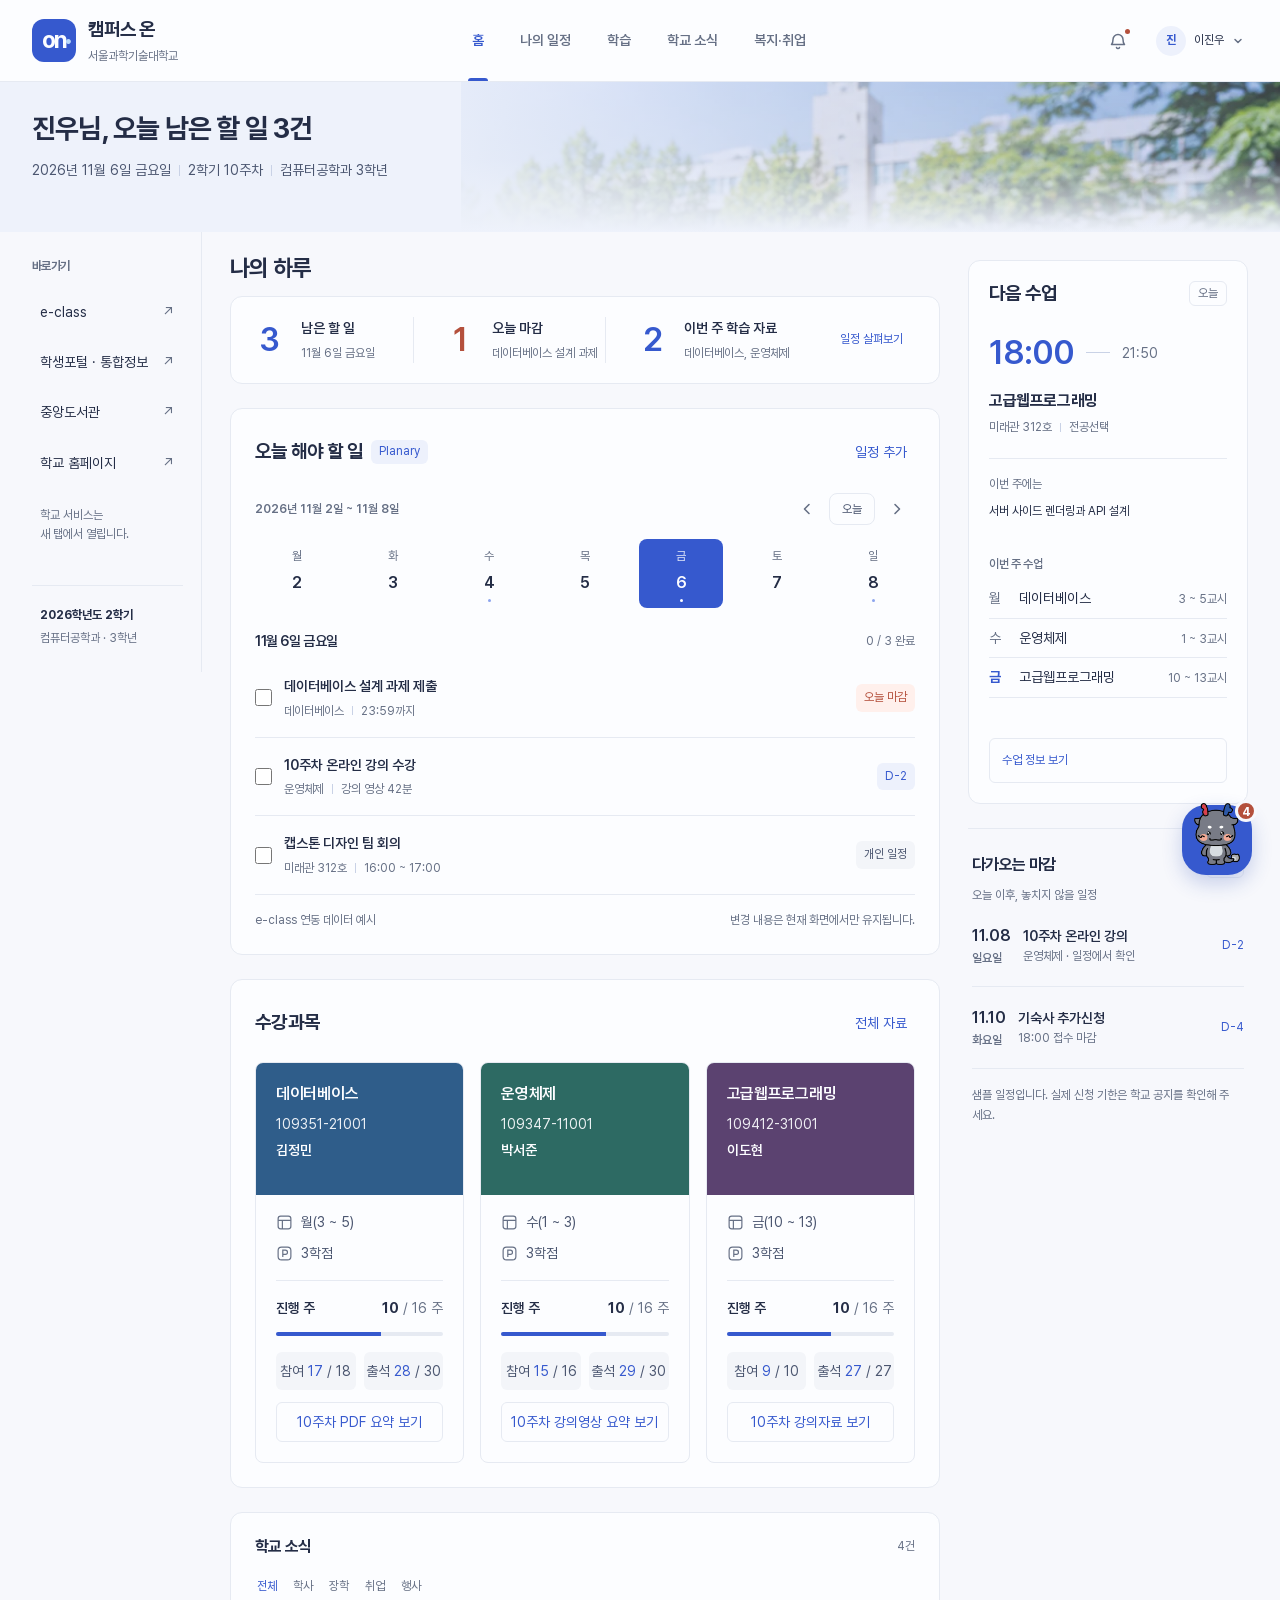
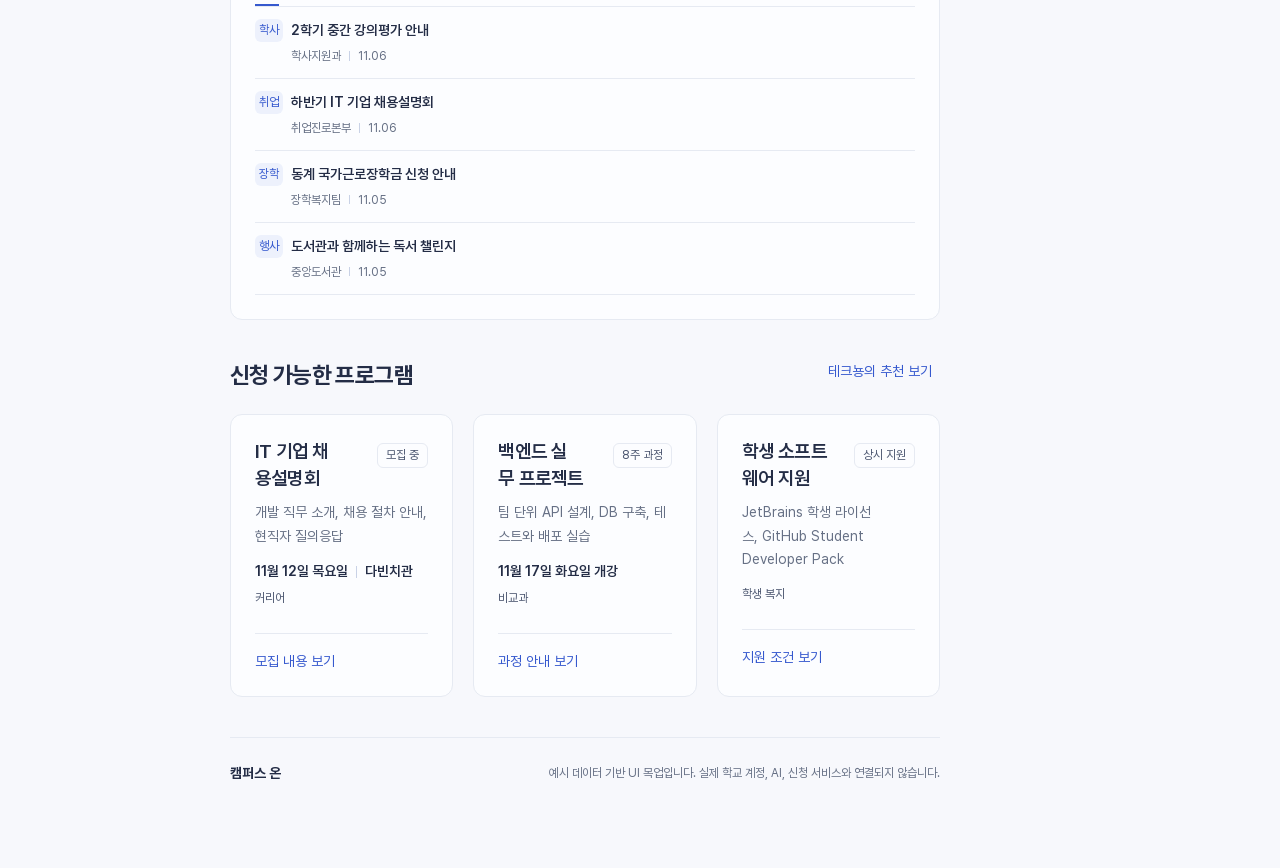
==== commit db6fe349: "Update portal sidebars and learning mockup" ====
--- a/index.html
+++ b/index.html
@@ -26,7 +26,7 @@
 <article class="course-card"><div class="course-cover os"><h3>운영체제</h3><p>109347-11001</p><p>박서준</p></div><div class="course-body"><ul class="course-meta"><li><svg viewBox="0 0 20 20" fill="none" stroke="currentColor" stroke-width="1.4" aria-hidden="true"><rect x="2.5" y="2.5" width="15" height="15" rx="3"/><path d="M2.5 7.5h15M7.5 7.5v10"/></svg>수(1 ~ 3)</li><li><svg viewBox="0 0 20 20" fill="none" stroke="currentColor" stroke-width="1.4" aria-hidden="true"><rect x="2.5" y="2.5" width="15" height="15" rx="4"/><path d="M8 14V6h3a2.5 2.5 0 0 1 0 5H8"/></svg>3학점</li></ul><div class="course-week">진행 주<span><b>10</b> / 16 주</span></div><div class="course-progress" role="img" aria-label="16주 중 10주 진행"><i style="width: 62.5%"></i></div><div class="course-stats"><span>참여 <b>15</b> / 16</span><span>출석 <b>29</b> / 30</span></div><button class="course-summary" data-course="os" data-material="os-10">10주차 강의영상 요약 보기</button></div></article>
 <article class="course-card"><div class="course-cover web"><h3>고급웹프로그래밍</h3><p>109412-31001</p><p>이도현</p></div><div class="course-body"><ul class="course-meta"><li><svg viewBox="0 0 20 20" fill="none" stroke="currentColor" stroke-width="1.4" aria-hidden="true"><rect x="2.5" y="2.5" width="15" height="15" rx="3"/><path d="M2.5 7.5h15M7.5 7.5v10"/></svg>금(10 ~ 13)</li><li><svg viewBox="0 0 20 20" fill="none" stroke="currentColor" stroke-width="1.4" aria-hidden="true"><rect x="2.5" y="2.5" width="15" height="15" rx="4"/><path d="M8 14V6h3a2.5 2.5 0 0 1 0 5H8"/></svg>3학점</li></ul><div class="course-week">진행 주<span><b>10</b> / 16 주</span></div><div class="course-progress" role="img" aria-label="16주 중 10주 진행"><i style="width: 62.5%"></i></div><div class="course-stats"><span>참여 <b>9</b> / 10</span><span>출석 <b>27</b> / 27</span></div><button class="course-summary" data-course="web" data-material="web-10">10주차 강의자료 보기</button></div></article>
 </div></section>
-<section class="panel material-panel" data-section="material" aria-labelledby="material-title" hidden><div class="material-heading"><button class="text-button back-button" data-view="learning"><svg viewBox="0 0 16 16" fill="none" stroke="currentColor" stroke-width="1.6" stroke-linecap="round" stroke-linejoin="round" aria-hidden="true"><path d="m10 3.5-4.5 4.5 4.5 4.5"/></svg>수강과목</button><h2 id="material-title"></h2><p class="meta" id="material-course-meta"></p></div><div class="material-layout"><nav class="material-list" id="material-list" aria-label="주차별 자료"></nav><div class="material-main"><div class="material-source" id="material-source"></div><div class="material-result" id="material-result"></div></div></div></section>
+<section class="panel material-panel" data-section="material" aria-labelledby="material-title" hidden><div class="material-heading"><button class="text-button back-button" data-view="learning"><svg viewBox="0 0 16 16" fill="none" stroke="currentColor" stroke-width="1.6" stroke-linecap="round" stroke-linejoin="round" aria-hidden="true"><path d="m10 3.5-4.5 4.5 4.5 4.5"/></svg>수강과목</button><h2 id="material-title"></h2><p class="meta" id="material-course-meta"></p></div><div class="material-main"><div class="material-source" id="material-source"></div><div class="material-result" id="material-result"></div></div></section>
 <section class="panel notices-panel" data-section="home notices"><div class="panel-heading"><h2>학교 소식</h2><span class="count-label">4건</span></div><div class="filter-tabs" role="group" aria-label="공지 분류"><button class="selected" data-filter="all" aria-pressed="true">전체</button><button data-filter="학사" aria-pressed="false">학사</button><button data-filter="장학" aria-pressed="false">장학</button><button data-filter="취업" aria-pressed="false">취업</button><button data-filter="행사" aria-pressed="false">행사</button></div><div id="notice-list" class="notice-list"></div></section>
 <section class="benefits-panel" data-section="home benefits"><div class="panel-heading"><div><h2>신청 가능한 프로그램</h2></div><button class="text-button" id="open-recommendations">테크뇽의 추천 보기</button></div><div class="benefit-grid"><article class="benefit-card career"><div class="benefit-card-top"><h3>IT 기업 채용설명회</h3><span>모집 중</span></div><p>개발 직무 소개, 채용 절차 안내, 현직자 질의응답</p><p class="benefit-date meta"><span>11월 12일 목요일</span><span>다빈치관</span></p><p class="benefit-facts">커리어</p><button data-detail="career">모집 내용 보기</button></article><article class="benefit-card project"><div class="benefit-card-top"><h3>백엔드 실무 프로젝트</h3><span>8주 과정</span></div><p>팀 단위 <abbr title="Application Programming Interface">API</abbr> 설계, <abbr title="데이터베이스">DB</abbr> 구축, 테스트와 배포 실습</p><p class="benefit-date">11월 17일 화요일 개강</p><p class="benefit-facts">비교과</p><button data-detail="project">과정 안내 보기</button></article><article class="benefit-card software"><div class="benefit-card-top"><h3>학생 소프트웨어 지원</h3><span>상시 지원</span></div><p>JetBrains 학생 라이선스, GitHub Student Developer Pack</p><p class="benefit-facts">학생 복지</p><button data-detail="software">지원 조건 보기</button></article></div></section>
 </div>
--- a/styles.css
+++ b/styles.css
@@ -112,7 +112,7 @@
   display: flex;
   align-items: center;
   gap: 52px;
-  padding: 0 max(4.5%, calc((100% - 1448px) / 2 + 4.5%));
+  padding: 0 32px;
   background: var(--color-surface);
   border-bottom: 1px solid var(--color-rule);
   position: relative;
@@ -291,7 +291,7 @@
 .welcome {
   position: relative;
   overflow: hidden;
-  padding: 28px max(4.5%, calc((100% - 1448px) / 2 + 4.5%)) var(--space-lg);
+  padding: 28px 32px var(--space-lg);
   min-height: 150px;
   background: var(--color-paper-3);
   isolation: isolate;
@@ -345,7 +345,6 @@
   background: var(--color-rule-strong);
 }
 main {
-  max-width: 1448px;
   padding: 0 4.5%;
   margin: auto;
 }
@@ -1428,7 +1427,7 @@
 @media (max-width: 1199px) {
   .header {
     gap: var(--space-lg);
-    padding: 0 3%;
+    padding: 0 24px;
   }
   .header nav {
     gap: 20px;
@@ -1885,7 +1884,7 @@
 }
 @media (min-width: 640px) and (max-width: 1199px) {
   .welcome {
-    padding-inline: 3%;
+    padding-inline: 24px;
   }
 }
 
@@ -1894,7 +1893,6 @@
   display: grid;
   grid-template-columns: 170px minmax(0, 1fr) 280px;
   gap: 28px;
-  max-width: 1660px;
   margin: 0 auto;
   padding: 0 32px 48px;
   align-items: start;
@@ -1950,7 +1948,14 @@
   .portal-layout .summary-strip { flex-wrap: wrap; gap: 12px; }
 }
 
-/* Study material screen: weekly list, original source, and study tools side by side. */
+/* Study material screen: PDF viewer on the left, study tools on the right, using the full width. */
+.portal-layout:has(.material-panel:not([hidden])) {
+  grid-template-columns: minmax(0, 1fr);
+  padding-inline: var(--space-lg);
+}
+.portal-layout:has(.material-panel:not([hidden])) .shortcut-rail {
+  display: none;
+}
 .material-panel {
   grid-column: 1 / -1;
 }
@@ -1973,58 +1978,141 @@
   width: 16px;
   height: 16px;
 }
-.material-layout {
+.material-main {
   display: grid;
-  grid-template-columns: 220px minmax(0, 1fr);
-  gap: var(--space-lg);
+  grid-template-columns: minmax(0, 0.95fr) minmax(0, 1.05fr);
+  gap: var(--space-xl);
   margin-top: var(--space-lg);
   align-items: start;
 }
-.material-list {
+.material-source {
+  position: sticky;
+  top: var(--space-md);
+  display: flex;
+  flex-direction: column;
+  height: calc(100dvh - var(--space-xl));
+  min-height: 480px;
+  overflow: hidden;
+  background: var(--color-paper-3);
+  border: 1px solid var(--color-rule);
+  border-radius: var(--radius-card);
+}
+.viewer-toolbar {
+  display: flex;
+  flex-wrap: wrap;
+  align-items: center;
+  gap: var(--space-xs) var(--space-sm);
+  padding: var(--space-xs) var(--space-sm);
+  background: var(--color-surface);
+  border-bottom: 1px solid var(--color-rule);
+}
+.viewer-picker select {
+  max-width: 200px;
+  min-height: 36px;
+  padding: 0 var(--space-sm);
+  font-size: var(--text-sm);
+  color: var(--color-ink);
+  background: var(--color-surface);
+  border: 1px solid var(--color-rule-strong);
+  border-radius: var(--radius-control);
+  text-overflow: ellipsis;
+}
+.viewer-group {
+  display: inline-flex;
+  align-items: center;
+  gap: var(--space-2xs);
+}
+.viewer-group svg {
+  width: 16px;
+  height: 16px;
+}
+.viewer-count {
+  min-width: 44px;
+  text-align: center;
+  font-size: var(--text-xs);
+  color: var(--color-ink-2);
+  font-variant-numeric: tabular-nums;
+}
+.viewer-link {
+  display: inline-flex;
+  gap: var(--space-2xs);
+  margin-left: auto;
+  font-size: var(--text-sm);
+  color: var(--color-accent);
+  text-decoration: none;
+}
+.viewer-link:hover {
+  text-decoration: underline;
+}
+.pdf-pages {
+  position: relative;
+  flex: 1;
   display: grid;
-  gap: var(--space-2xs);
-}
-.material-item {
+  align-content: start;
+  justify-items: center;
+  gap: var(--space-md);
+  padding: var(--space-md);
+  overflow: auto;
+  overscroll-behavior: contain;
+}
+.pdf-page {
+  container-type: inline-size;
+  width: calc(var(--zoom) * 100%);
+  aspect-ratio: 16 / 9;
+  background: var(--color-surface);
+  border: 1px solid var(--color-rule);
+  box-shadow: var(--shadow-hint);
+}
+.pdf-sheet {
+  display: flex;
+  flex-direction: column;
+  height: 100%;
+  padding: 6cqi 7cqi 3cqi;
+}
+.pdf-title {
+  padding-bottom: 2cqi;
+  margin-bottom: 4cqi;
+  font-size: 5.6cqi;
+  font-weight: 700;
+  line-height: 1.2;
+  color: var(--color-accent);
+  border-bottom: 0.4cqi solid var(--color-accent);
+}
+.pdf-sheet ul {
+  margin: 0;
+  padding-left: 1.2em;
+  font-size: 3.6cqi;
+  line-height: 1.7;
+}
+.pdf-footer {
+  display: flex;
+  justify-content: space-between;
+  margin-top: auto;
+  padding-top: 1.6cqi;
+  font-size: 2cqi;
+  color: var(--color-muted);
+  border-top: 1px solid var(--color-rule);
+}
+.pdf-page.cover .pdf-sheet {
+  justify-content: center;
+  border-left: 2cqi solid var(--color-accent);
+}
+.pdf-page.cover .pdf-title {
+  font-size: 6.4cqi;
+  color: var(--color-ink);
+  border-bottom: 0;
+}
+.pdf-page.cover p:not(.pdf-title) {
+  font-size: 3cqi;
+  color: var(--color-muted);
+}
+.viewer-body {
+  flex: 1;
   display: grid;
-  gap: var(--space-3xs);
-  width: 100%;
-  padding: var(--space-sm);
-  text-align: left;
-  border: 1px solid transparent;
-  border-radius: var(--radius-control);
-}
-.material-item:hover {
-  background: var(--color-paper-2);
-}
-.material-item.selected {
-  background: var(--color-accent-wash);
-  border-color: var(--color-accent-soft);
-}
-.material-week,
-.material-status {
-  font-size: var(--text-xs);
-  color: var(--color-muted);
-}
-.material-item strong {
-  font-size: var(--text-sm);
-  font-weight: 600;
-  line-height: 1.5;
-}
-.material-status.pending {
-  color: var(--color-accent);
-}
-.material-status.failed {
-  color: var(--color-alert);
-}
-.material-main {
-  display: grid;
-  grid-template-columns: minmax(0, 1fr) minmax(0, 1.15fr);
-  gap: var(--space-lg);
-  align-items: start;
-}
-.material-source {
-  display: grid;
+  align-content: start;
   gap: var(--space-xs);
+  padding: var(--space-md);
+  overflow: auto;
 }
 .source-frame {
   display: flex;
@@ -2032,9 +2120,9 @@
   align-items: center;
   justify-content: center;
   gap: var(--space-xs);
-  aspect-ratio: 4 / 3;
+  aspect-ratio: 16 / 9;
   padding: var(--space-md);
-  background: var(--color-paper-2);
+  background: var(--color-surface);
   border: 1px solid var(--color-rule);
   border-radius: var(--radius-control);
   color: var(--color-muted);
@@ -2059,18 +2147,6 @@
 .source-frame.video strong {
   color: var(--color-surface);
 }
-.source-link {
-  justify-self: start;
-  display: inline-flex;
-  gap: var(--space-2xs);
-  padding: var(--space-2xs) 0;
-  font-size: var(--text-sm);
-  color: var(--color-accent);
-  text-decoration: none;
-}
-.source-link:hover {
-  text-decoration: underline;
-}
 .material-source h3 {
   font-size: var(--text-sm);
   font-weight: 600;
@@ -2108,6 +2184,12 @@
 .result-tabs button {
   font-size: var(--text-sm);
 }
+@media (min-width: 1200px) {
+  /* The right edge of the study tools sits under the floating Technyong button. */
+  .material-result {
+    padding-right: var(--space-2xl);
+  }
+}
 .result-panel {
   min-height: 280px;
   padding: var(--space-md) 0;
@@ -2121,6 +2203,86 @@
 .result-source {
   font-size: var(--text-xs);
   color: var(--color-muted);
+  margin-top: var(--space-md);
+}
+.summary-lead {
+  color: var(--color-ink-2);
+  padding-bottom: var(--space-md);
+  border-bottom: 1px solid var(--color-rule);
+}
+.summary-section {
+  padding: var(--space-lg) 0 var(--space-md);
+  border-bottom: 1px solid var(--color-rule);
+  scroll-margin-top: var(--space-3xl);
+}
+.summary-head {
+  display: flex;
+  align-items: flex-start;
+  justify-content: space-between;
+  gap: var(--space-sm);
+}
+.summary-section h3 {
+  font-size: var(--text-md);
+  line-height: 1.5;
+}
+.summary-section.current h3 {
+  color: var(--color-accent);
+}
+.summary-jump {
+  flex-shrink: 0;
+  padding: var(--space-3xs) var(--space-xs);
+  font-size: var(--text-xs);
+  color: var(--color-muted);
+  font-variant-numeric: tabular-nums;
+  border: 1px solid var(--color-rule);
+  border-radius: var(--radius-tag);
+}
+.summary-jump[aria-current] {
+  color: var(--color-accent);
+  border-color: var(--color-accent-soft);
+  background: var(--color-accent-wash);
+}
+.summary-section > p {
+  max-width: none;
+  margin-top: var(--space-xs);
+}
+.summary-section li {
+  margin-top: var(--space-2xs);
+}
+.summary-section li ul {
+  margin: var(--space-2xs) 0 0;
+}
+.summary-table {
+  margin: var(--space-sm) 0;
+  overflow-x: auto;
+  border: 1px solid var(--color-rule);
+  border-radius: var(--radius-control);
+}
+.summary-table table {
+  width: 100%;
+  border-collapse: collapse;
+  font-size: var(--text-sm);
+}
+.summary-table th,
+.summary-table td {
+  padding: var(--space-xs) var(--space-sm);
+  text-align: left;
+  vertical-align: top;
+  line-height: 1.6;
+  border-bottom: 1px solid var(--color-rule);
+}
+.summary-table tr:last-child td {
+  border-bottom: 0;
+}
+.summary-table th {
+  font-weight: 600;
+  color: var(--color-ink-2);
+  background: var(--color-paper-2);
+  white-space: nowrap;
+}
+.summary-table td:first-child {
+  white-space: nowrap;
+  color: var(--color-ink);
 }
 .concept-list {
   margin: 0;
@@ -2354,28 +2516,22 @@
   .material-main {
     grid-template-columns: minmax(0, 1fr);
   }
-  .source-frame:not(.video) {
-    aspect-ratio: auto;
-    min-height: 160px;
-  }
-  .material-result {
-    order: -1;
+  .material-source {
+    position: static;
+    height: min(70dvh, 640px);
   }
   .result-panel {
     min-height: 0;
   }
 }
 @media (max-width: 767px) {
-  .material-layout {
-    grid-template-columns: minmax(0, 1fr);
-  }
-  .material-list {
-    display: flex;
-    overflow-x: auto;
-    padding-bottom: var(--space-2xs);
-  }
-  .material-item {
-    flex: 0 0 200px;
+  .portal-layout:has(.material-panel:not([hidden])) {
+    padding-inline: var(--space-md);
+  }
+  .viewer-picker,
+  .viewer-picker select {
+    width: 100%;
+    max-width: none;
   }
 }
 @media (max-width: 639px) {
@@ -2385,4 +2541,11 @@
   .quiz-options {
     grid-template-columns: minmax(0, 1fr);
   }
-}
+  .summary-table table {
+    font-size: var(--text-xs);
+  }
+  .summary-table th,
+  .summary-table td {
+    padding: var(--space-xs);
+  }
+}
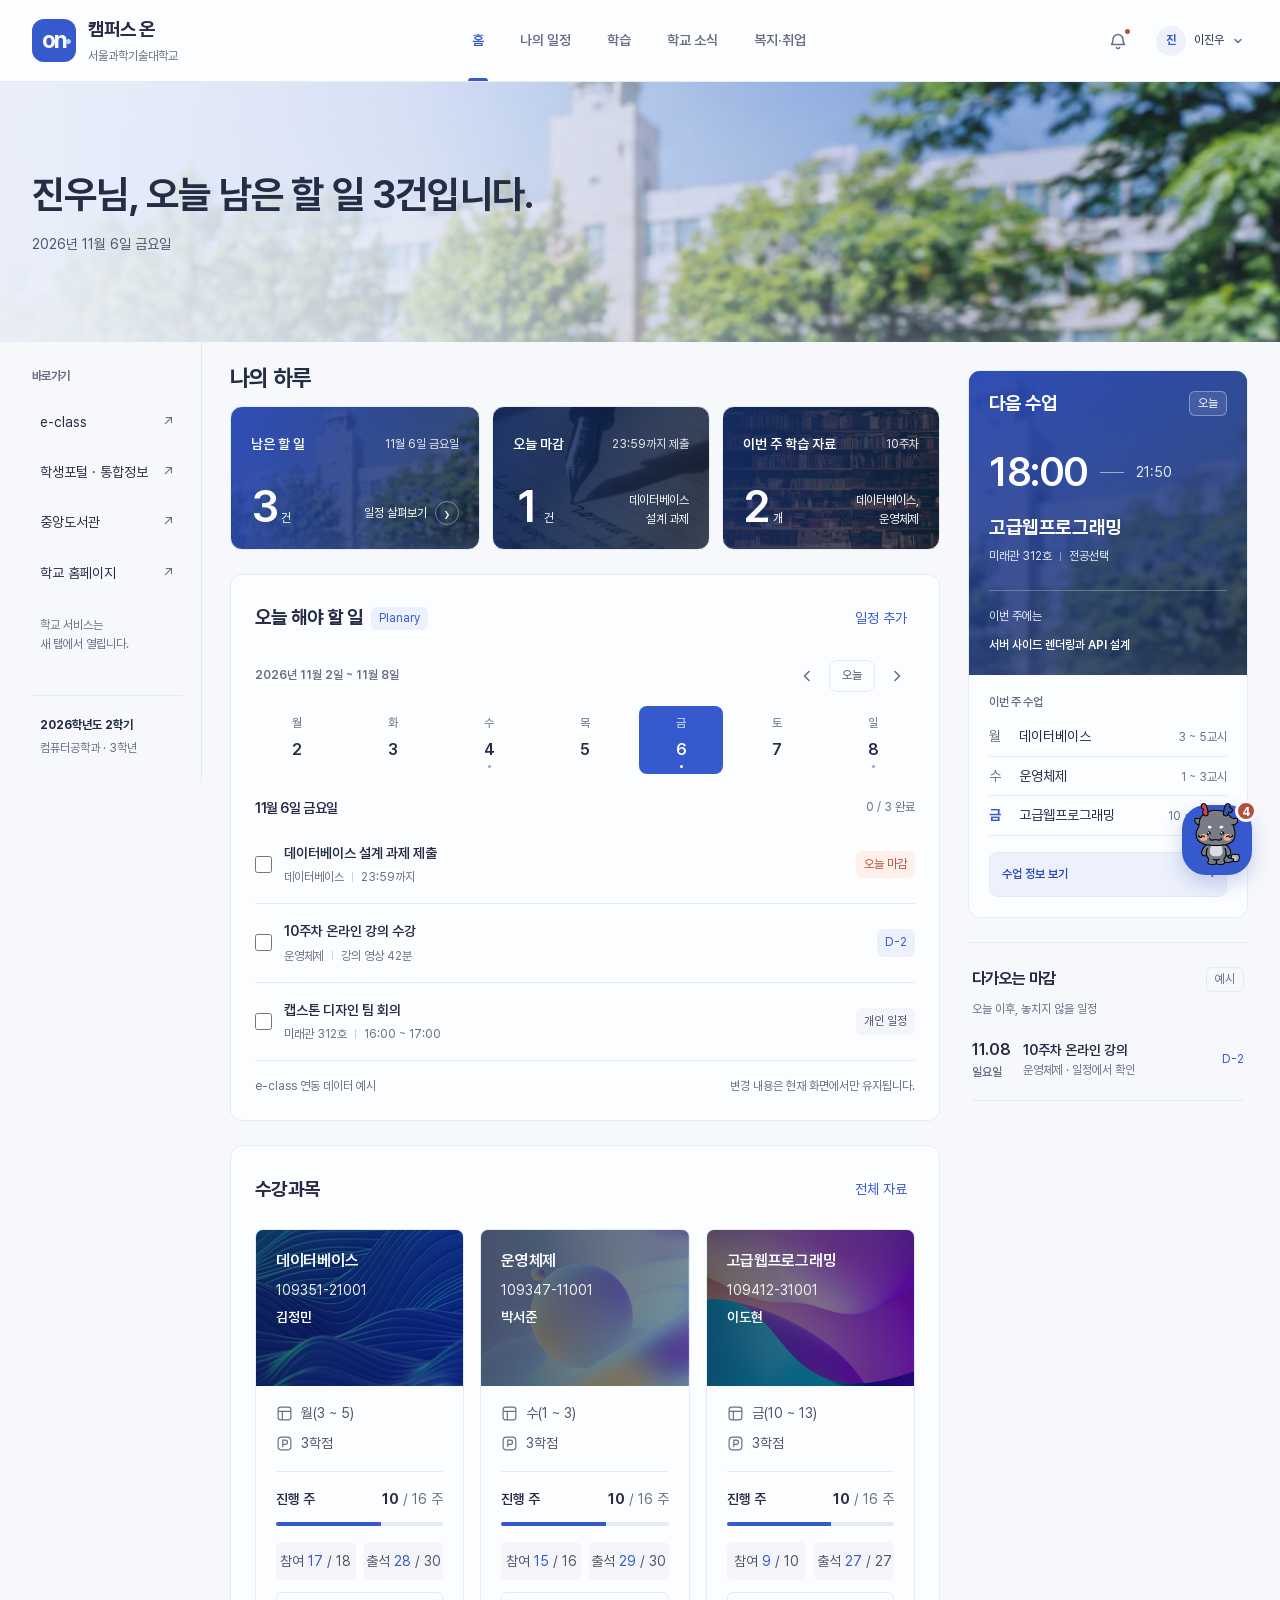
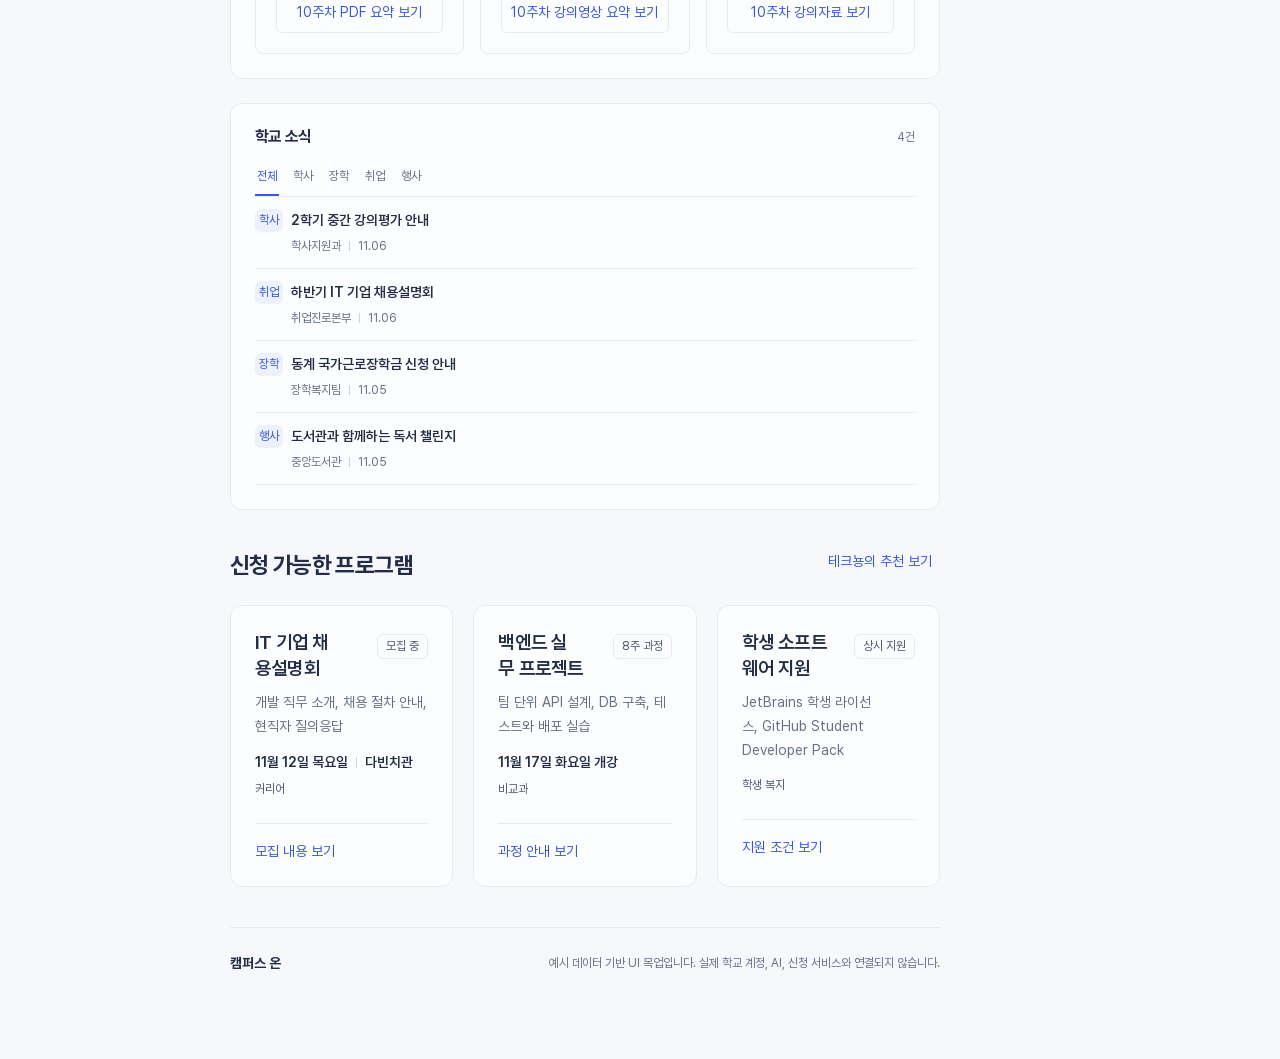
==== commit 9719fcbf: "feat(ui): refine portal visuals, hero motion, and sticky sidebars" ====
--- a/index.html
+++ b/index.html
@@ -3,7 +3,7 @@
 <head><meta charset="utf-8"><meta name="viewport" content="width=device-width,initial-scale=1"><meta name="theme-color" content="#f7f8fc"><meta name="description" content="서울과학기술대학교 학생의 오늘 일정, 수강과목, 학교 소식, 신청 가능한 프로그램을 한 화면에 모은 캠퍼스 온 화면 목업입니다."><title>나의 하루 | 캠퍼스 온</title><link rel="stylesheet" href="styles.css"><script src="app.js" defer></script></head>
 <body>
 <header class="header"><a class="brand" href="#home" aria-label="캠퍼스 온 홈"><span class="brand-symbol">on<span>·</span></span><span>캠퍼스 온<small>서울과학기술대학교</small></span></a><nav aria-label="주 메뉴"><button class="nav-button active" data-view="home" aria-current="page">홈</button><button class="nav-button" data-view="schedule">나의 일정</button><button class="nav-button" data-view="learning">학습</button><button class="nav-button" data-view="notices">학교 소식</button><button class="nav-button" data-view="benefits">복지·취업</button></nav><div class="header-actions"><button class="notification-button icon-button" id="notification-button" aria-label="알림 3개" aria-expanded="false" aria-controls="notifications"><svg viewBox="0 0 20 20" fill="none" stroke="currentColor" stroke-width="1.5" stroke-linecap="round" stroke-linejoin="round" aria-hidden="true"><path d="M5 8.5a5 5 0 0 1 10 0c0 3.5 1.5 5 1.5 5h-13S5 12 5 8.5Z"/><path d="M8.5 16.5a1.6 1.6 0 0 0 3 0"/></svg><i></i></button><button class="profile-button" id="profile-button" aria-expanded="false" aria-controls="profile-menu"><span class="avatar">진</span><span>이진우</span><svg class="caret" viewBox="0 0 12 12" fill="none" stroke="currentColor" stroke-width="1.5" stroke-linecap="round" stroke-linejoin="round" aria-hidden="true"><path d="m3 4.5 3 3 3-3"/></svg></button></div><section class="header-popover" id="notifications" hidden><h2>새로운 알림 3건</h2><p>데이터베이스 설계 과제 오늘 23:59 마감<small class="meta"><span>일정</span><span>오늘</span></small></p><p>운영체제 10주차 강의 요약 등록<small class="meta"><span>학습</span><span>10분 전</span></small></p><p>신청 가능한 프로그램 4건<small class="meta"><span>테크뇽</span><span>오늘</span></small></p></section><section class="header-popover profile-menu" id="profile-menu" hidden><span class="avatar">진</span><h2>이진우</h2><p>서울과학기술대학교<br>컴퓨터공학과 3학년 2학기</p><small>프로필은 화면 확인용 예시입니다.</small></section></header>
-<section class="welcome"><div class="welcome-copy"><h1>진우님, 오늘 남은 할 일 <span id="hero-pending">3</span>건</h1><p class="welcome-profile meta"><span>2026년 11월 6일 금요일</span><span>2학기 10주차</span><span>컴퓨터공학과 3학년</span></p></div></section>
+<section class="welcome"><div class="welcome-copy"><h1>진우님, 오늘 남은 할 일 <span id="hero-pending">3</span>건입니다.</h1><p class="welcome-profile">2026년 11월 6일 금요일</p></div></section>
 <div class="portal-layout">
 <aside class="shortcut-rail" aria-label="학교 서비스 바로가기">
 <h2>바로가기</h2>
@@ -19,7 +19,20 @@
 <main>
 <div class="page-heading"><h2 id="page-title">나의 하루</h2></div>
 <div class="dashboard" id="dashboard">
-<section class="summary-strip" data-section="home schedule"><div><span class="summary-number" id="pending-count">3</span><div><strong>남은 할 일</strong><small>11월 6일 금요일</small></div></div><div><span class="summary-number coral">1</span><div><strong>오늘 마감</strong><small>데이터베이스 설계 과제</small></div></div><div><span class="summary-number">2</span><div><strong>이번 주 학습 자료</strong><small>데이터베이스, 운영체제</small></div></div><button class="summary-link" data-view="schedule">일정 살펴보기</button></section>
+<section class="summary-strip" data-section="home schedule" aria-label="오늘의 요약">
+  <div class="summary-card summary-pending">
+    <div class="summary-card-heading"><strong>남은 할 일</strong><span class="summary-date">11월 6일 금요일</span></div>
+    <div class="summary-card-content"><p class="summary-value"><span class="summary-number" id="pending-count">3</span><span class="summary-unit">건</span></p><button class="summary-link" data-view="schedule">일정 살펴보기<span class="summary-chevron" aria-hidden="true">›</span></button></div>
+  </div>
+  <div class="summary-card summary-due">
+    <div class="summary-card-heading"><strong>오늘 마감</strong><span class="summary-date">23:59까지 제출</span></div>
+    <div class="summary-card-content"><p class="summary-value"><span class="summary-number" id="due-count">1</span><span class="summary-unit">건</span></p><p class="summary-description">데이터베이스<br>설계 과제</p></div>
+  </div>
+  <div class="summary-card summary-materials">
+    <div class="summary-card-heading"><strong>이번 주 학습 자료</strong><span class="summary-date">10주차</span></div>
+    <div class="summary-card-content"><p class="summary-value"><span class="summary-number">2</span><span class="summary-unit">개</span></p><p class="summary-description">데이터베이스,<br>운영체제</p></div>
+  </div>
+</section>
 <section class="panel schedule-panel" data-section="home schedule"><div class="panel-heading"><div class="panel-title"><h2>오늘 해야 할 일</h2><span class="planary-label">Planary</span></div><button class="text-button" id="add-task">일정 추가</button></div><div class="week-toolbar"><strong id="week-label">11월 2일 ~ 8일</strong><div><button class="icon-button" id="prev-week" aria-label="이전 주"><svg viewBox="0 0 16 16" fill="none" stroke="currentColor" stroke-width="1.6" stroke-linecap="round" stroke-linejoin="round" aria-hidden="true"><path d="m10 3.5-4.5 4.5 4.5 4.5"/></svg></button><button class="small-button" id="today-button">오늘</button><button class="icon-button" id="next-week" aria-label="다음 주"><svg viewBox="0 0 16 16" fill="none" stroke="currentColor" stroke-width="1.6" stroke-linecap="round" stroke-linejoin="round" aria-hidden="true"><path d="m6 3.5 4.5 4.5L6 12.5"/></svg></button></div></div><div class="week-grid" id="week-grid" aria-label="날짜 선택"></div><div class="task-list-heading"><h3 id="task-date">11월 6일 금요일</h3><span id="task-progress">0 / 3 완료</span></div><div id="task-list" class="task-list"></div><div class="schedule-footer">e-class 연동 데이터 예시<span class="local-note">변경 내용은 현재 화면에서만 유지됩니다.</span></div></section>
 <section class="panel learning-panel" data-section="home learning"><div class="panel-heading"><div><h2>수강과목</h2></div><button class="text-button" data-view="learning">전체 자료</button></div><div class="learning-grid">
 <article class="course-card"><div class="course-cover database"><h3>데이터베이스</h3><p>109351-21001</p><p>김정민</p></div><div class="course-body"><ul class="course-meta"><li><svg viewBox="0 0 20 20" fill="none" stroke="currentColor" stroke-width="1.4" aria-hidden="true"><rect x="2.5" y="2.5" width="15" height="15" rx="3"/><path d="M2.5 7.5h15M7.5 7.5v10"/></svg>월(3 ~ 5)</li><li><svg viewBox="0 0 20 20" fill="none" stroke="currentColor" stroke-width="1.4" aria-hidden="true"><rect x="2.5" y="2.5" width="15" height="15" rx="4"/><path d="M8 14V6h3a2.5 2.5 0 0 1 0 5H8"/></svg>3학점</li></ul><div class="course-week">진행 주<span><b>10</b> / 16 주</span></div><div class="course-progress" role="img" aria-label="16주 중 10주 진행"><i style="width: 62.5%"></i></div><div class="course-stats"><span>참여 <b>17</b> / 18</span><span>출석 <b>28</b> / 30</span></div><button class="course-summary" data-course="database" data-material="db-10">10주차 PDF 요약 보기</button></div></article>
@@ -33,7 +46,19 @@
 <footer><a class="footer-brand" href="#home">캠퍼스 온</a><p>예시 데이터 기반 UI 목업입니다. 실제 학교 계정, AI, 신청 서비스와 연결되지 않습니다.</p></footer>
 </main>
 <aside class="context-rail" aria-label="수업과 다가오는 마감" data-section="home schedule">
-<section class="panel next-class-panel" data-section="home schedule"><div class="panel-heading"><h2>다음 수업</h2><span class="subtle-tag">오늘</span></div><div class="next-class-time"><span>18:00</span><span class="time-line"></span><small>21:50</small></div><h3>고급웹프로그래밍</h3><p class="meta"><span>미래관 312호</span><span>전공선택</span></p><div class="next-class-note"><span>이번 주에는</span><strong>서버 사이드 렌더링과 API 설계</strong></div><div class="week-classes"><h3>이번 주 수업</h3><ul><li><span>월</span>데이터베이스<small>3 ~ 5교시</small></li><li><span>수</span>운영체제<small>1 ~ 3교시</small></li><li class="today"><span>금</span>고급웹프로그래밍<small>10 ~ 13교시</small></li></ul></div><button class="wide-button" data-detail="class">수업 정보 보기</button></section>
+<section class="panel next-class-panel" data-section="home schedule" aria-label="다음 수업과 이번 주 시간표">
+  <div class="next-class-hero">
+    <div class="panel-heading"><h2>다음 수업</h2><span class="subtle-tag">오늘</span></div>
+    <div class="next-class-time"><span>18:00</span><span class="time-line" aria-hidden="true"></span><small>21:50</small></div>
+    <h3>고급웹프로그래밍</h3>
+    <p class="meta"><span>미래관 312호</span><span>전공선택</span></p>
+    <div class="next-class-note"><span>이번 주에는</span><strong>서버 사이드 렌더링과 API 설계</strong></div>
+  </div>
+  <div class="next-class-agenda">
+    <div class="week-classes"><h3>이번 주 수업</h3><ul><li><span>월</span>데이터베이스<small>3 ~ 5교시</small></li><li><span>수</span>운영체제<small>1 ~ 3교시</small></li><li class="today"><span>금</span>고급웹프로그래밍<small>10 ~ 13교시</small></li></ul></div>
+    <button class="wide-button" data-detail="class">수업 정보 보기<span aria-hidden="true">›</span></button>
+  </div>
+</section>
 <section class="deadline-panel"><div class="panel-heading"><h2>다가오는 마감</h2><span class="subtle-tag">예시</span></div>
 <p class="rail-description">오늘 이후, 놓치지 않을 일정</p>
 <button class="deadline-row" data-view="schedule"><span class="deadline-date">11.08<small>일요일</small></span><span><strong>10주차 온라인 강의</strong><small>운영체제 · 일정에서 확인</small></span><span class="deadline-count">D-2</span></button>
--- a/styles.css
+++ b/styles.css
@@ -291,18 +291,20 @@
 .welcome {
   position: relative;
   overflow: hidden;
-  padding: 28px 32px var(--space-lg);
-  min-height: 150px;
+  padding: 56px 32px;
+  min-height: 260px;
   background: var(--color-paper-3);
   isolation: isolate;
+  display: flex;
+  align-items: center;
 }
 .welcome:before {
   content: "";
   position: absolute;
-  inset: 0 0 0 36%;
+  inset: 0;
   z-index: -2;
   background: url("assets/campus.webp") center 48% / cover no-repeat;
-  opacity: 0.83;
+  opacity: 1;
 }
 .welcome:after {
   content: "";
@@ -310,8 +312,7 @@
   inset: 0;
   z-index: -1;
   background:
-    linear-gradient(90deg, var(--color-paper-3) 27%, transparent 100%),
-    linear-gradient(0deg, var(--color-paper-3) 0%, transparent 48%);
+    linear-gradient(90deg, color-mix(in srgb, var(--color-paper-3) 95%, transparent) 0%, color-mix(in srgb, var(--color-paper-3) 76%, transparent) 32%, transparent 75%);
 }
 .welcome-copy {
   position: relative;
@@ -323,6 +324,25 @@
   letter-spacing: -0.8px;
   font-weight: 700;
   max-width: none;
+}
+.welcome h1 {
+  font-size: clamp(30px, 3vw, 44px);
+  word-break: keep-all;
+  width: fit-content;
+  max-width: 100%;
+  animation: greeting-rise 0.65s cubic-bezier(0.16, 1, 0.3, 1) 0.05s both;
+}
+.welcome-profile {
+  animation: greeting-rise 0.65s cubic-bezier(0.16, 1, 0.3, 1) 0.16s both;
+}
+@keyframes greeting-rise {
+  from { opacity: 0; transform: translateY(16px); }
+  to { opacity: 1; transform: translateY(0); }
+}
+@media (prefers-reduced-motion: reduce) {
+  .welcome h1, .welcome-profile {
+    animation: none;
+  }
 }
 .welcome-profile {
   margin-top: var(--space-sm);
@@ -371,52 +391,121 @@
 }
 .summary-strip {
   grid-column: 1/-1;
-  background: var(--color-surface);
+  display: grid;
+  grid-template-columns: minmax(0, 1.15fr) repeat(2, minmax(0, 1fr));
+  gap: var(--space-sm);
+}
+.summary-card {
+  display: flex;
+  flex-direction: column;
+  justify-content: space-between;
+  min-width: 0;
+  min-height: 144px;
+  padding: 20px;
   border: 1px solid var(--color-rule);
   border-radius: var(--radius-card);
-  display: flex;
-  align-items: center;
-  padding: 20px 28px;
-  gap: 36px;
-}
-.summary-strip > div {
-  display: flex;
-  align-items: center;
-  gap: var(--space-md);
-  flex: 1;
-  border-right: 1px solid var(--color-rule);
-}
-.summary-strip > div:nth-child(3) {
-  border: 0;
+  color: var(--color-accent-ink);
+  background-color: var(--color-ink);
+  background-image:
+    linear-gradient(110deg, var(--color-summary-overlay-start), var(--color-summary-overlay-end)),
+    var(--summary-photo);
+  background-size: cover;
+  background-position: center;
+}
+.summary-card-heading,
+.summary-card-content {
+  display: flex;
+  align-items: center;
+  justify-content: space-between;
+  gap: var(--space-xs);
+}
+.summary-card-heading {
+  min-height: 34px;
+}
+.summary-card-heading strong {
+  font-size: var(--text-sm);
+  font-weight: 600;
+}
+.summary-pending {
+  --summary-photo: url("assets/campus.webp");
+  background-image:
+    linear-gradient(110deg, var(--color-summary-blue-start), var(--color-summary-overlay-end)),
+    var(--summary-photo);
+}
+.summary-date {
+  font-size: var(--text-xs);
+  color: color-mix(in srgb, var(--color-accent-ink) 90%, transparent);
+  white-space: nowrap;
+}
+.summary-card-content {
+  margin-top: var(--space-md);
+  align-items: flex-end;
+}
+.summary-value {
+  display: inline-flex;
+  align-items: baseline;
+  gap: var(--space-2xs);
+  flex-shrink: 0;
 }
 .summary-number {
-  font-size: var(--text-3xl);
-  font-weight: 600;
-  color: var(--color-accent);
-  line-height: 1.3;
-  min-width: 26px;
+  font-size: 44px;
+  font-weight: 600;
+  line-height: 1;
+  letter-spacing: -0.04em;
   font-variant-numeric: tabular-nums;
-}
-.summary-number.coral {
-  color: var(--color-alert);
-}
-.summary-strip strong {
-  font-size: var(--text-sm);
-  font-weight: 600;
-  display: block;
-}
-.summary-strip small {
-  font-size: var(--text-xs);
-  color: var(--color-muted);
-  display: block;
-  margin-top: var(--space-2xs);
+  color: inherit;
+}
+.summary-unit {
+  font-size: var(--text-xs);
+  font-weight: 400;
+  color: inherit;
+}
+.summary-due {
+  --summary-photo: url("assets/summary-writing.webp");
+}
+.summary-materials {
+  --summary-photo: url("assets/summary-library.webp");
+}
+.summary-description {
+  min-width: 0;
+  font-size: var(--text-xs);
+  font-weight: 400;
+  line-height: 1.6;
+  text-align: right;
+  overflow-wrap: anywhere;
 }
 .summary-link {
-  font-size: var(--text-xs);
-  color: var(--color-accent);
+  display: inline-flex;
+  align-items: center;
+  gap: var(--space-xs);
+  min-height: 32px;
+  margin-right: -4px;
+  padding: var(--space-2xs);
+  border-radius: var(--radius-tag);
+  font-size: var(--text-xs);
+  color: inherit;
   white-space: nowrap;
-  padding: var(--space-xs);
-  border-radius: var(--radius-tag);
+  transition: background var(--dur-micro) var(--ease-out);
+}
+.summary-chevron {
+  display: grid;
+  place-items: center;
+  width: 24px;
+  height: 24px;
+  border: 1px solid color-mix(in srgb, var(--color-accent-ink) 40%, transparent);
+  border-radius: var(--radius-pill);
+  font-size: var(--text-lg);
+  line-height: 1;
+}
+.summary-link:hover {
+  background: color-mix(in srgb, var(--color-accent-ink) 12%, transparent);
+}
+.summary-link:active {
+  background: color-mix(in srgb, var(--color-accent-ink) 20%, transparent);
+}
+.summary-link:focus-visible {
+  outline: 2px solid var(--color-accent-ink);
+  outline-offset: 3px;
 }
 .panel {
   background: var(--color-surface);
@@ -601,10 +690,28 @@
   margin-left: auto;
   font-size: var(--text-xs);
 }
-.next-class-panel {
-  height: 100%;
-  display: flex;
-  flex-direction: column;
+.next-class-panel.panel {
+  height: auto;
+  padding: 0;
+  overflow: hidden;
+}
+.next-class-hero {
+  padding: 20px;
+  color: var(--color-accent-ink);
+  background-color: var(--color-ink);
+  background-image:
+    linear-gradient(145deg, var(--color-summary-blue-start), var(--color-summary-overlay-end)),
+    url("assets/campus.webp");
+  background-size: cover;
+  background-position: 58% center;
+}
+.next-class-hero .subtle-tag {
+  color: inherit;
+  border-color: color-mix(in srgb, var(--color-accent-ink) 35%, transparent);
+  background: color-mix(in srgb, var(--color-accent-ink) 10%, transparent);
+}
+.next-class-agenda {
+  padding: 20px;
 }
 .subtle-tag {
   font-size: var(--text-xs);
@@ -617,60 +724,73 @@
   display: flex;
   align-items: center;
   gap: var(--space-sm);
-  margin-top: 36px;
+  margin-top: var(--space-lg);
 }
 .next-class-time > span:first-child {
-  font-size: var(--text-3xl);
-  letter-spacing: -1px;
-  color: var(--color-accent);
+  font-size: 40px;
+  letter-spacing: -1.5px;
+  color: inherit;
   font-weight: 600;
 }
 .time-line {
   width: 24px;
   height: 1px;
-  background: var(--color-rule-strong);
+  background: color-mix(in srgb, var(--color-accent-ink) 55%, transparent);
 }
 .next-class-time small {
   font-size: var(--text-sm);
-  color: var(--color-muted);
-}
-.next-class-panel > h3 {
+  color: color-mix(in srgb, var(--color-accent-ink) 90%, transparent);
+}
+.next-class-hero > h3 {
   font-size: var(--text-lg);
   margin-top: var(--space-sm);
 }
-.next-class-panel > p {
-  font-size: var(--text-xs);
-  color: var(--color-muted);
+.next-class-hero > p {
+  font-size: var(--text-xs);
+  color: color-mix(in srgb, var(--color-accent-ink) 90%, transparent);
   margin-top: var(--space-xs);
 }
+.next-class-hero .meta > span + span::before {
+  background: color-mix(in srgb, var(--color-accent-ink) 45%, transparent);
+}
 .next-class-note {
-  padding: var(--space-md) 0;
-  margin: 20px 0;
-  border-top: 1px solid var(--color-rule);
+  padding-top: var(--space-md);
+  margin-top: var(--space-lg);
+  border-top: 1px solid color-mix(in srgb, var(--color-accent-ink) 25%, transparent);
 }
 .next-class-note > span {
   display: block;
   font-size: var(--text-xs);
-  color: var(--color-muted);
+  color: color-mix(in srgb, var(--color-accent-ink) 90%, transparent);
 }
 .next-class-note > strong {
   font-size: var(--text-xs);
-  font-weight: 400;
+  font-weight: 600;
   display: block;
   margin-top: var(--space-xs);
+  line-height: 1.7;
 }
 .wide-button {
-  background: var(--color-surface);
+  display: flex;
+  justify-content: space-between;
+  align-items: center;
+  width: 100%;
+  background: var(--color-accent-wash);
   border: 1px solid var(--color-rule);
-  border-radius: var(--radius-tag);
-  padding: var(--space-sm) var(--space-sm);
+  border-radius: var(--radius-control);
+  padding: var(--space-sm);
   text-align: left;
   font-size: var(--text-xs);
-  color: var(--color-accent);
-  margin-top: auto;
-}
-.week-classes {
-  padding-bottom: 20px;
+  font-weight: 600;
+  color: var(--color-accent-strong);
+  margin-top: var(--space-md);
+  transition: background var(--dur-micro) var(--ease-out);
+}
+.wide-button:hover {
+  background: var(--color-paper-3);
+}
+.wide-button:active {
+  background: var(--color-rule);
 }
 .week-classes h3 {
   font-size: var(--text-xs);
@@ -722,10 +842,15 @@
   background: var(--color-surface);
 }
 .course-cover {
-  min-height: 132px;
+  min-height: 156px;
   padding: 20px;
   color: var(--color-accent-ink);
   background-color: var(--color-ink-2);
+  background-image:
+    linear-gradient(90deg, var(--color-course-overlay-start), var(--color-course-overlay-end)),
+    var(--course-image);
+  background-size: cover;
+  background-position: center;
 }
 .course-cover h3 {
   font-size: var(--text-md);
@@ -745,12 +870,15 @@
 }
 .course-cover.database {
   background-color: var(--color-cover-database);
+  --course-image: url("assets/course-database.webp");
 }
 .course-cover.os {
   background-color: var(--color-cover-os);
+  --course-image: url("assets/course-os.webp");
 }
 .course-cover.web {
   background-color: var(--color-cover-web);
+  --course-image: url("assets/course-web.webp");
 }
 .course-body {
   display: flex;
@@ -1417,11 +1545,11 @@
 }
 @media (min-width: 1600px) {
   .welcome {
-    min-height: 160px;
-    padding-top: 32px;
+    min-height: 280px;
+    padding-block: 64px;
   }
   .welcome h1 {
-    font-size: var(--text-2xl);
+    font-size: 44px;
   }
 }
 @media (max-width: 1199px) {
@@ -1454,14 +1582,10 @@
     padding: 20px;
   }
   .summary-strip {
-    gap: 20px;
-    padding: 20px var(--space-lg);
-  }
-  .summary-strip small {
-    font-size: var(--text-xs);
-  }
-  .summary-link {
-    display: none;
+    grid-template-columns: repeat(2, minmax(0, 1fr));
+  }
+  .summary-pending {
+    grid-column: 1/-1;
   }
   .notices-panel {
     padding: 20px 20px;
@@ -1524,15 +1648,6 @@
   .local-note {
     display: none;
   }
-  .summary-strip {
-    gap: var(--space-md);
-  }
-  .summary-strip > div {
-    gap: var(--space-sm);
-  }
-  .summary-strip small {
-    max-width: 110px;
-  }
   .benefit-grid {
     gap: var(--space-sm);
   }
@@ -1546,12 +1661,11 @@
     font-size: var(--text-xs);
   }
   .welcome:before {
-    left: 25%;
+    left: 0;
   }
   .welcome:after {
     background:
-      linear-gradient(90deg, var(--color-paper-3) 15%, color-mix(in srgb, var(--color-paper-3) 20%, transparent) 100%),
-      linear-gradient(0deg, var(--color-paper-3) 0%, transparent 50%);
+      linear-gradient(90deg, color-mix(in srgb, var(--color-paper-3) 95%, transparent) 0%, color-mix(in srgb, var(--color-paper-3) 65%, transparent) 45%, transparent 100%);
   }
   .fab-hint {
     font-size: var(--text-xs);
@@ -1620,18 +1734,17 @@
   }
   .welcome {
     margin: 0;
-    padding: var(--space-lg) 20px 20px;
-    min-height: 140px;
+    padding: 40px 20px;
+    min-height: 220px;
   }
   .welcome:before {
-    left: 15%;
-    opacity: 0.55;
+    left: 0;
+    opacity: 1;
     background-position: 62% center;
   }
   .welcome:after {
     background:
-      linear-gradient(90deg, var(--color-paper-3) 13%, color-mix(in srgb, var(--color-paper-3) 33%, transparent) 100%),
-      linear-gradient(0deg, var(--color-paper-3) 0%, transparent 80%);
+      linear-gradient(90deg, color-mix(in srgb, var(--color-paper-3) 94%, transparent) 0%, color-mix(in srgb, var(--color-paper-3) 66%, transparent) 60%, color-mix(in srgb, var(--color-paper-3) 20%, transparent) 100%);
   }
   h1 {
     font-size: var(--text-xl);
@@ -1655,27 +1768,34 @@
     gap: var(--space-md);
   }
   .summary-strip {
-    padding: var(--space-md) var(--space-sm);
-    gap: var(--space-sm);
-    border-radius: var(--radius-card);
-  }
-  .summary-strip > div {
-    display: block;
-    padding-right: var(--space-xs);
+    gap: var(--space-xs);
+  }
+  .summary-card {
+    padding: var(--space-md);
+  }
+  .summary-pending .summary-card-heading {
+    min-height: 0;
+  }
+  .summary-card-heading {
+    align-items: flex-start;
+  }
+  .summary-card-heading strong {
+    font-size: var(--text-xs);
+    padding-top: var(--space-2xs);
   }
   .summary-number {
-    font-size: var(--text-xl);
-    display: block;
-    margin-bottom: var(--space-2xs);
-  }
-  .summary-strip strong {
-    font-size: var(--text-xs);
-  }
-  .summary-strip small {
-    display: none;
-  }
-  .summary-strip > div:nth-child(2) {
-    flex: 0.8;
+    font-size: 36px;
+  }
+  .summary-description {
+    text-align: left;
+  }
+  .summary-card:not(.summary-pending) .summary-card-heading {
+    flex-wrap: wrap;
+    gap: var(--space-2xs) var(--space-xs);
+  }
+  .summary-card:not(.summary-pending) .summary-card-content {
+    flex-direction: column;
+    align-items: flex-start;
   }
   .schedule-panel,
   .next-class-panel,
@@ -1718,40 +1838,6 @@
   }
   .schedule-footer {
     font-size: var(--text-xs);
-  }
-  .next-class-panel {
-    padding: 20px;
-    position: relative;
-  }
-  .next-class-time {
-    margin-top: var(--space-md);
-  }
-  .next-class-time > span:first-child {
-    font-size: var(--text-2xl);
-  }
-  .next-class-panel > h3 {
-    font-size: var(--text-md);
-    margin-top: var(--space-xs);
-  }
-  .next-class-note {
-    position: absolute;
-    right: 20px;
-    top: 58px;
-    border: 0;
-    margin: 0;
-    padding: var(--space-2xs) 0;
-    max-width: 130px;
-  }
-  .next-class-note > strong {
-    font-size: var(--text-xs);
-    line-height: 1.8;
-  }
-  .week-classes {
-    margin-top: 20px;
-    padding-bottom: 0;
-  }
-  .wide-button {
-    margin-top: 20px;
   }
   .notice-list {
     grid-template-columns: 1fr;
@@ -1910,11 +1996,7 @@
 .shortcut-rail p { margin: 20px 8px; }
 .rail-term { margin-top: 40px; padding: 20px 8px 0; border-top: 1px solid var(--color-rule); }
 .rail-term strong { display: block; font-size: var(--text-xs); margin-bottom: 4px; }
-.context-rail { padding-top: 28px; display: grid; gap: 24px; min-width: 0; }
-.context-rail .next-class-panel { height: auto; padding: 20px; }
-.context-rail .next-class-time { margin-top: 20px; }
-.context-rail .next-class-panel > h3 { font-size: var(--text-md); }
-.context-rail .wide-button { margin-top: 20px; }
+.context-rail { position: sticky; top: 100px; max-height: calc(100dvh - 120px); overflow-y: auto; overscroll-behavior-y: contain; scrollbar-width: thin; padding-top: 28px; display: grid; gap: 24px; min-width: 0; }
 .deadline-panel { border-top: 1px solid var(--color-rule); padding: 24px 4px; }
 .deadline-panel h2 { font-size: var(--text-md); }
 .deadline-panel .panel-heading { margin-bottom: 8px; }
@@ -1941,7 +2023,7 @@
   .portal-layout { display: flex; flex-direction: column; padding: 0 20px 80px; gap: 16px; }
   .shortcut-rail, .context-rail { width: 100%; }
   .shortcut-rail nav { gap: 4px 18px; }
-  .context-rail { padding-top: 0; }
+  .context-rail { position: static; max-height: none; overflow: visible; padding-top: 0; }
   .portal-layout main { display: contents; }
   .portal-layout .page-heading, .portal-layout .dashboard { width: 100%; }
   .portal-layout footer { order: 5; width: 100%; margin-top: 12px; }
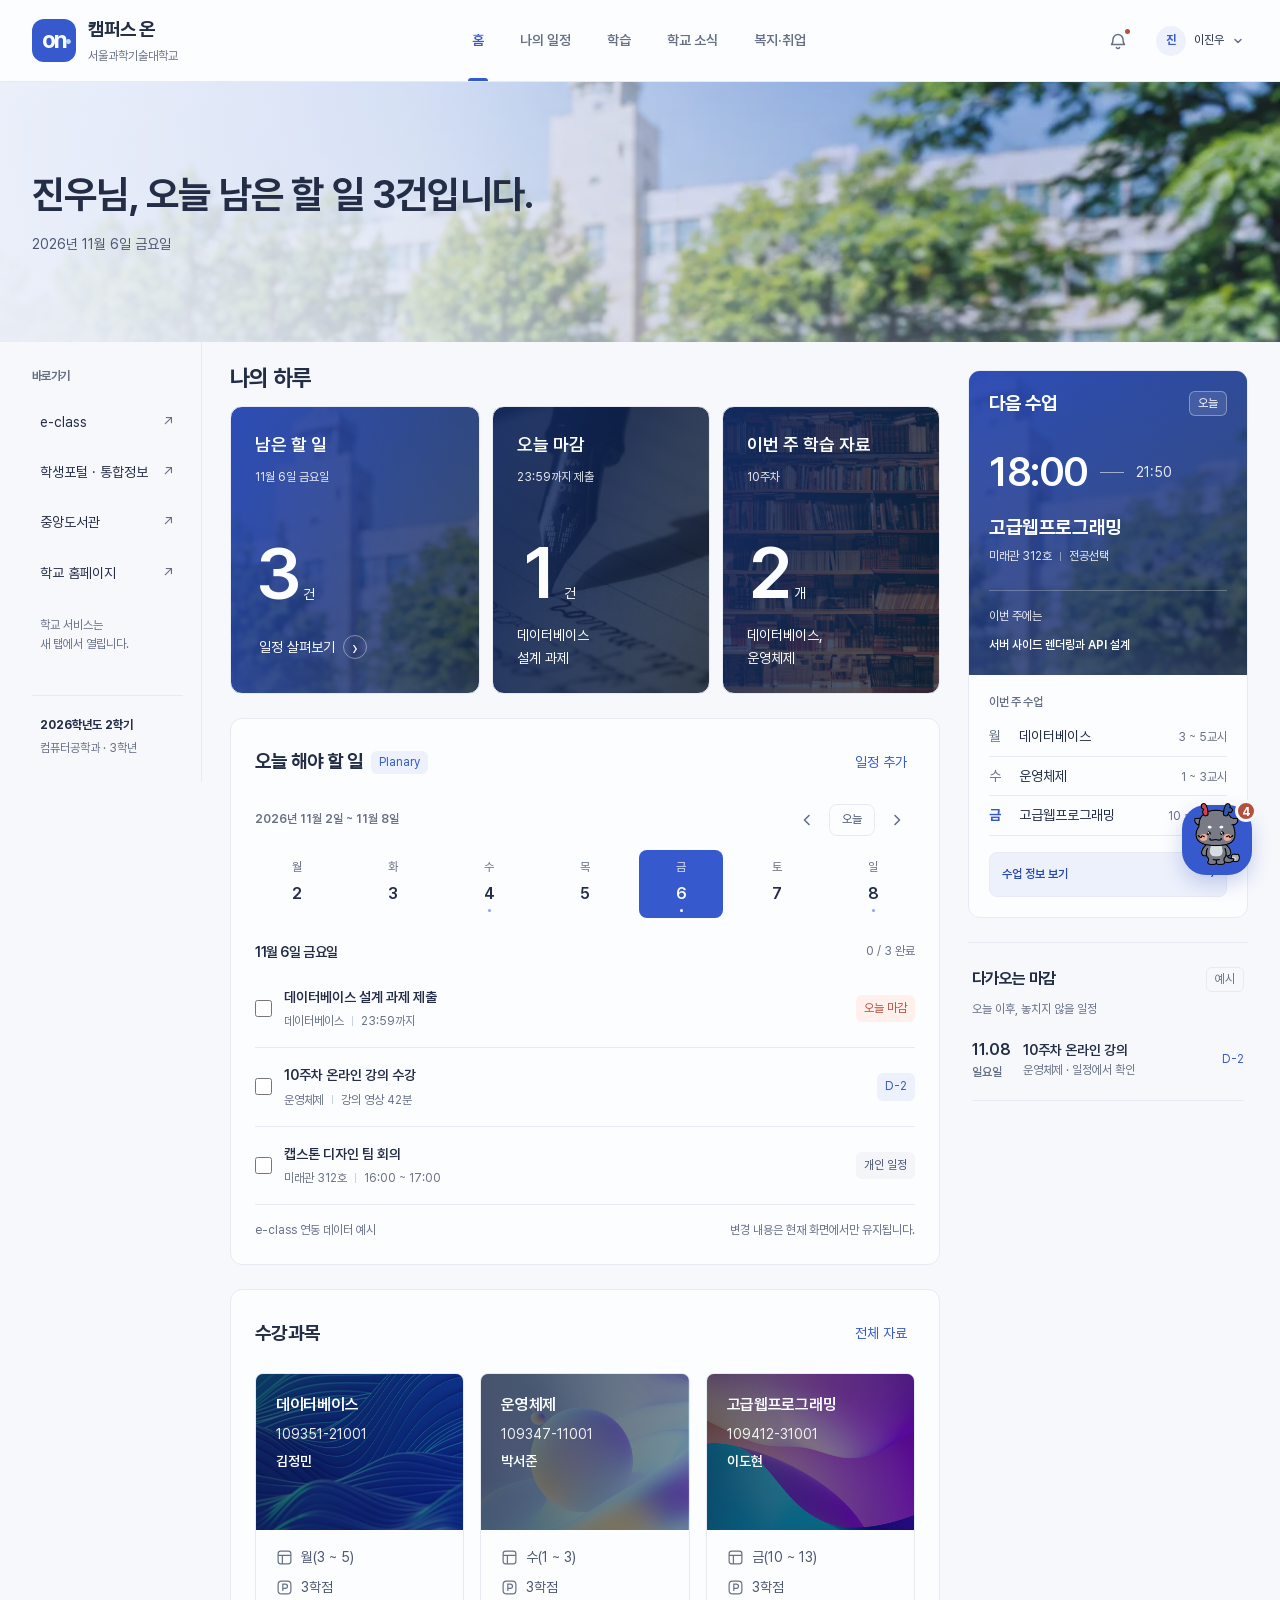
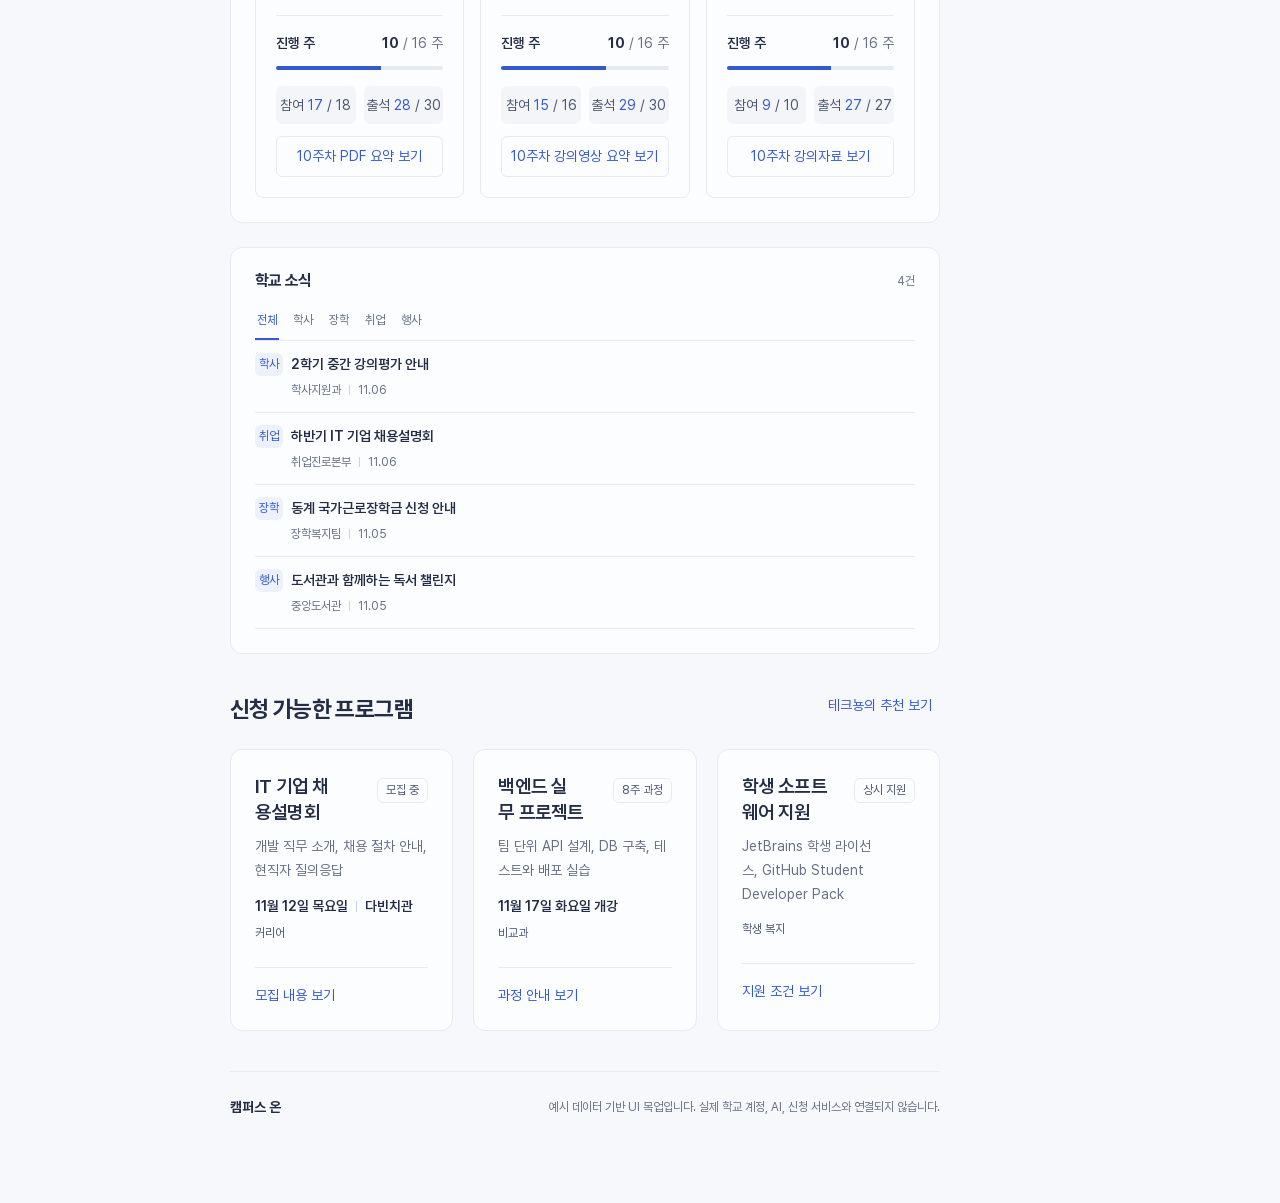
==== commit 494525e4: "fix(deploy): version stylesheet to refresh cached card layout" ====
--- a/index.html
+++ b/index.html
@@ -1,6 +1,6 @@
 <!doctype html>
 <html lang="ko">
-<head><meta charset="utf-8"><meta name="viewport" content="width=device-width,initial-scale=1"><meta name="theme-color" content="#f7f8fc"><meta name="description" content="서울과학기술대학교 학생의 오늘 일정, 수강과목, 학교 소식, 신청 가능한 프로그램을 한 화면에 모은 캠퍼스 온 화면 목업입니다."><title>나의 하루 | 캠퍼스 온</title><link rel="stylesheet" href="styles.css"><script src="app.js" defer></script></head>
+<head><meta charset="utf-8"><meta name="viewport" content="width=device-width,initial-scale=1"><meta name="theme-color" content="#f7f8fc"><meta name="description" content="서울과학기술대학교 학생의 오늘 일정, 수강과목, 학교 소식, 신청 가능한 프로그램을 한 화면에 모은 캠퍼스 온 화면 목업입니다."><title>나의 하루 | 캠퍼스 온</title><link rel="stylesheet" href="styles.css?v=764abb1"><script src="app.js" defer></script></head>
 <body>
 <header class="header"><a class="brand" href="#home" aria-label="캠퍼스 온 홈"><span class="brand-symbol">on<span>·</span></span><span>캠퍼스 온<small>서울과학기술대학교</small></span></a><nav aria-label="주 메뉴"><button class="nav-button active" data-view="home" aria-current="page">홈</button><button class="nav-button" data-view="schedule">나의 일정</button><button class="nav-button" data-view="learning">학습</button><button class="nav-button" data-view="notices">학교 소식</button><button class="nav-button" data-view="benefits">복지·취업</button></nav><div class="header-actions"><button class="notification-button icon-button" id="notification-button" aria-label="알림 3개" aria-expanded="false" aria-controls="notifications"><svg viewBox="0 0 20 20" fill="none" stroke="currentColor" stroke-width="1.5" stroke-linecap="round" stroke-linejoin="round" aria-hidden="true"><path d="M5 8.5a5 5 0 0 1 10 0c0 3.5 1.5 5 1.5 5h-13S5 12 5 8.5Z"/><path d="M8.5 16.5a1.6 1.6 0 0 0 3 0"/></svg><i></i></button><button class="profile-button" id="profile-button" aria-expanded="false" aria-controls="profile-menu"><span class="avatar">진</span><span>이진우</span><svg class="caret" viewBox="0 0 12 12" fill="none" stroke="currentColor" stroke-width="1.5" stroke-linecap="round" stroke-linejoin="round" aria-hidden="true"><path d="m3 4.5 3 3 3-3"/></svg></button></div><section class="header-popover" id="notifications" hidden><h2>새로운 알림 3건</h2><p>데이터베이스 설계 과제 오늘 23:59 마감<small class="meta"><span>일정</span><span>오늘</span></small></p><p>운영체제 10주차 강의 요약 등록<small class="meta"><span>학습</span><span>10분 전</span></small></p><p>신청 가능한 프로그램 4건<small class="meta"><span>테크뇽</span><span>오늘</span></small></p></section><section class="header-popover profile-menu" id="profile-menu" hidden><span class="avatar">진</span><h2>이진우</h2><p>서울과학기술대학교<br>컴퓨터공학과 3학년 2학기</p><small>프로필은 화면 확인용 예시입니다.</small></section></header>
 <section class="welcome"><div class="welcome-copy"><h1>진우님, 오늘 남은 할 일 <span id="hero-pending">3</span>건입니다.</h1><p class="welcome-profile">2026년 11월 6일 금요일</p></div></section>
--- a/styles.css
+++ b/styles.css
@@ -400,8 +400,8 @@
   flex-direction: column;
   justify-content: space-between;
   min-width: 0;
-  min-height: 144px;
-  padding: 20px;
+  min-height: 288px;
+  padding: 24px;
   border: 1px solid var(--color-rule);
   border-radius: var(--radius-card);
   color: var(--color-accent-ink);
@@ -420,10 +420,14 @@
   gap: var(--space-xs);
 }
 .summary-card-heading {
-  min-height: 34px;
+  min-height: 54px;
+  flex-direction: column;
+  align-items: flex-start;
+  justify-content: flex-start;
+  gap: 8px;
 }
 .summary-card-heading strong {
-  font-size: var(--text-sm);
+  font-size: 18px;
   font-weight: 600;
 }
 .summary-pending {
@@ -438,8 +442,10 @@
   white-space: nowrap;
 }
 .summary-card-content {
-  margin-top: var(--space-md);
-  align-items: flex-end;
+  margin-top: 32px;
+  flex-direction: column;
+  align-items: flex-start;
+  gap: 16px;
 }
 .summary-value {
   display: inline-flex;
@@ -448,7 +454,7 @@
   flex-shrink: 0;
 }
 .summary-number {
-  font-size: 44px;
+  font-size: 72px;
   font-weight: 600;
   line-height: 1;
   letter-spacing: -0.04em;
@@ -456,7 +462,7 @@
   color: inherit;
 }
 .summary-unit {
-  font-size: var(--text-xs);
+  font-size: var(--text-sm);
   font-weight: 400;
   color: inherit;
 }
@@ -467,22 +473,23 @@
   --summary-photo: url("assets/summary-library.webp");
 }
 .summary-description {
+  min-height: 44px;
   min-width: 0;
-  font-size: var(--text-xs);
+  font-size: var(--text-sm);
   font-weight: 400;
   line-height: 1.6;
-  text-align: right;
+  text-align: left;
   overflow-wrap: anywhere;
 }
 .summary-link {
   display: inline-flex;
   align-items: center;
   gap: var(--space-xs);
-  min-height: 32px;
+  min-height: 44px;
   margin-right: -4px;
   padding: var(--space-2xs);
   border-radius: var(--radius-tag);
-  font-size: var(--text-xs);
+  font-size: var(--text-sm);
   color: inherit;
   white-space: nowrap;
   transition: background var(--dur-micro) var(--ease-out);
@@ -1772,6 +1779,7 @@
   }
   .summary-card {
     padding: var(--space-md);
+    min-height: 220px;
   }
   .summary-pending .summary-card-heading {
     min-height: 0;
@@ -1780,11 +1788,11 @@
     align-items: flex-start;
   }
   .summary-card-heading strong {
-    font-size: var(--text-xs);
+    font-size: var(--text-sm);
     padding-top: var(--space-2xs);
   }
   .summary-number {
-    font-size: 36px;
+    font-size: 52px;
   }
   .summary-description {
     text-align: left;
